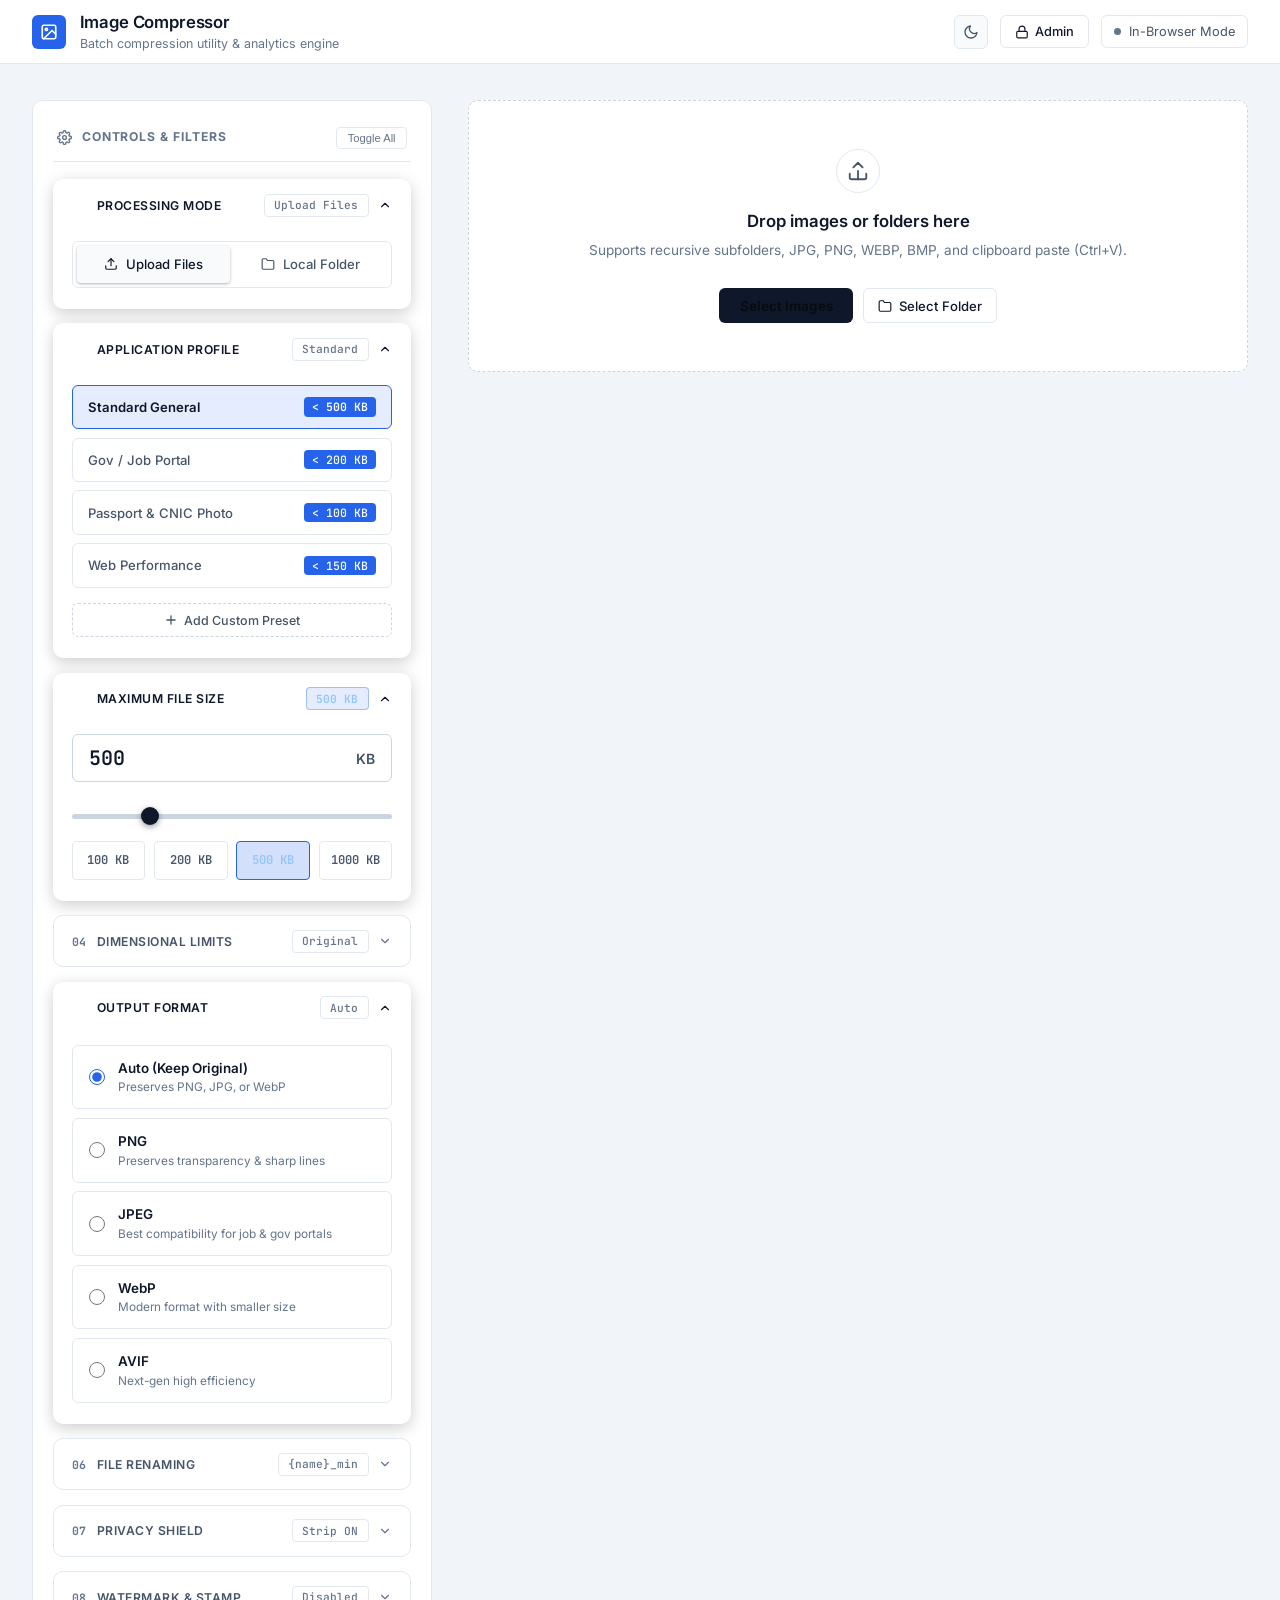
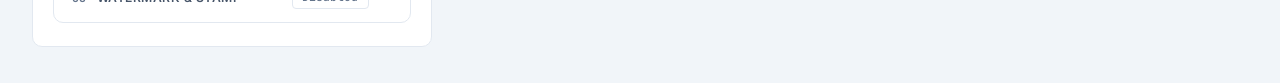
==== index.html @ fc0cd483 "feat: add PWA offline support, light/dark theme switcher, custom preset builder, PDF drag-and-drop r" ====
<!DOCTYPE html>
<html lang="en">
<head>
  <meta charset="UTF-8">
  <meta name="viewport" content="width=device-width, initial-scale=1.0">
  <title>Smart Image Compressor | Batch Compress JPG, PNG, WebP Under 500KB</title>
  <meta name="description" content="Free, open-source batch image compressor with an interactive dashboard, SQLite analytics tracking, and CLI. Compress JPG, PNG, and WebP images strictly under 500 KB or custom size limits with zero visual degradation.">
  <meta name="keywords" content="image compressor, compress image under 500kb, batch image compression, png compressor, webp compressor, reduce image size, photo shrinker, certificate compressor, python image optimizer">
  <meta name="author" content="Rabail Ali Bhatti">
  <meta property="og:title" content="Smart Image Compressor | Batch Compress JPG, PNG, WebP Under 500KB">
  <meta property="og:description" content="Offline-first image compression dashboard and CLI with SQLite analytics. Compress pictures, certificates, and scans under size limits effortlessly.">
  <meta property="og:type" content="website">
  <meta name="twitter:card" content="summary">
  <meta name="twitter:title" content="Smart Image Compressor">
  <meta name="twitter:description" content="Batch compress JPG, PNG, WebP under 500KB with interactive dashboard and activity log.">
  <link rel="preconnect" href="https://fonts.googleapis.com">
  <link rel="preconnect" href="https://fonts.gstatic.com" crossorigin>
  <link href="https://fonts.googleapis.com/css2?family=Inter:wght@400;500;600;700&family=JetBrains+Mono:wght@400;500;600&display=swap" rel="stylesheet">
  <link rel="stylesheet" href="styles.css">
  <link rel="manifest" href="manifest.json">
  <link rel="icon" type="image/svg+xml" href="icons/icon.svg">
  <meta name="theme-color" content="#2563eb">
  <meta name="apple-mobile-web-app-capable" content="yes">
  <meta name="apple-mobile-web-app-status-bar-style" content="black-translucent">
  <meta name="apple-mobile-web-app-title" content="Compressor">
  <script src="https://cdnjs.cloudflare.com/ajax/libs/jszip/3.10.1/jszip.min.js"></script>
  <script src="https://cdnjs.cloudflare.com/ajax/libs/jspdf/2.5.1/jspdf.umd.min.js"></script>
</head>
<body>

  <!-- Top App Navigation -->
  <header class="app-header">
    <div class="brand-wrapper">
      <div class="brand-badge">
        <svg width="18" height="18" viewBox="0 0 24 24" fill="none" stroke="currentColor" stroke-width="2.2" stroke-linecap="round" stroke-linejoin="round">
          <rect x="3" y="3" width="18" height="18" rx="2" ry="2"></rect>
          <circle cx="8.5" cy="8.5" r="1.5"></circle>
          <polyline points="21 15 16 10 5 21"></polyline>
        </svg>
      </div>
      <div class="brand-info">
        <h1>Image Compressor</h1>
        <p>Batch compression utility & analytics engine</p>
      </div>
    </div>

    <div style="display: flex; align-items: center; gap: 0.75rem;">
      <button type="button" class="pwa-install-btn" id="pwaInstallBtn" style="display: none;" title="Install Smart Image Compressor app">
        <svg width="14" height="14" viewBox="0 0 24 24" fill="none" stroke="currentColor" stroke-width="2.2" stroke-linecap="round" stroke-linejoin="round">
          <path d="M21 15v4a2 2 0 0 1-2 2H5a2 2 0 0 1-2-2v-4"></path>
          <polyline points="7 10 12 15 17 10"></polyline>
          <line x1="12" y1="15" x2="12" y2="3"></line>
        </svg>
        Install App
      </button>
      <button type="button" class="theme-toggle-btn" id="themeToggleBtn" title="Toggle Light / Dark theme" aria-label="Toggle Theme">
        <svg id="themeIconSun" width="16" height="16" viewBox="0 0 24 24" fill="none" stroke="currentColor" stroke-width="2" stroke-linecap="round" stroke-linejoin="round" style="display: none;">
          <circle cx="12" cy="12" r="5"></circle>
          <line x1="12" y1="1" x2="12" y2="3"></line>
          <line x1="12" y1="21" x2="12" y2="23"></line>
          <line x1="4.22" y1="4.22" x2="5.64" y2="5.64"></line>
          <line x1="18.36" y1="18.36" x2="19.78" y2="19.78"></line>
          <line x1="1" y1="12" x2="3" y2="12"></line>
          <line x1="21" y1="12" x2="23" y2="12"></line>
          <line x1="4.22" y1="19.78" x2="5.64" y2="18.36"></line>
          <line x1="18.36" y1="5.64" x2="19.78" y2="4.22"></line>
        </svg>
        <svg id="themeIconMoon" width="16" height="16" viewBox="0 0 24 24" fill="none" stroke="currentColor" stroke-width="2" stroke-linecap="round" stroke-linejoin="round">
          <path d="M21 12.79A9 9 0 1 1 11.21 3 7 7 0 0 0 21 12.79z"></path>
        </svg>
      </button>
      <a href="admin.html" class="btn-secondary" style="text-decoration: none; font-size: 0.8rem; padding: 0.4rem 0.85rem;" title="Admin Analytics & Activity Log">
        <svg width="14" height="14" viewBox="0 0 24 24" fill="none" stroke="currentColor" stroke-width="2" stroke-linecap="round" stroke-linejoin="round">
          <rect x="3" y="11" width="18" height="11" rx="2" ry="2"></rect>
          <path d="M7 11V7a5 5 0 0 1 10 0v4"></path>
        </svg>
        Admin
      </a>
      <div class="header-status" id="serverStatusPill">
        <span class="status-dot" id="statusDot"></span>
        <span id="statusText">Checking environment...</span>
      </div>
    </div>
  </header>

  <!-- VIEW 1: COMPRESSOR WORKSPACE -->
  <div class="main-layout" id="compressorWorkspace">

    <!-- Left Configuration Sidebar -->
    <aside class="config-sidebar">
      <!-- Sidebar Top Utility Bar -->
      <div class="sidebar-top-bar">
        <div class="sidebar-main-title">
          <svg width="15" height="15" viewBox="0 0 24 24" fill="none" stroke="currentColor" stroke-width="2.2" stroke-linecap="round" stroke-linejoin="round">
            <circle cx="12" cy="12" r="3"></circle>
            <path d="M19.4 15a1.65 1.65 0 0 0 .33 1.82l.06.06a2 2 0 0 1 0 2.83 2 2 0 0 1-2.83 0l-.06-.06a1.65 1.65 0 0 0-1.82-.33 1.65 1.65 0 0 0-1 1.51V21a2 2 0 0 1-2 2 2 2 0 0 1-2-2v-.09A1.65 1.65 0 0 0 9 19.4a1.65 1.65 0 0 0-1.82.33l-.06.06a2 2 0 0 1-2.83 0 2 2 0 0 1 0-2.83l.06-.06a1.65 1.65 0 0 0 .33-1.82 1.65 1.65 0 0 0-1.51-1H3a2 2 0 0 1-2-2 2 2 0 0 1 2-2h.09A1.65 1.65 0 0 0 4.6 9a1.65 1.65 0 0 0-.33-1.82l-.06-.06a2 2 0 0 1 0-2.83 2 2 0 0 1 2.83 0l.06.06a1.65 1.65 0 0 0 1.82.33H9a1.65 1.65 0 0 0 1-1.51V3a2 2 0 0 1 2-2 2 2 0 0 1 2 2v.09a1.65 1.65 0 0 0 1 1.51 1.65 1.65 0 0 0 1.82-.33l.06-.06a2 2 0 0 1 2.83 0 2 2 0 0 1 0 2.83l-.06.06a1.65 1.65 0 0 0-.33 1.82V9a1.65 1.65 0 0 0 1.51 1H21a2 2 0 0 1 2 2 2 2 0 0 1-2 2h-.09a1.65 1.65 0 0 0-1.51 1z"></path>
          </svg>
          <span>Controls & Filters</span>
        </div>
        <button type="button" class="btn-sidebar-toggle" id="toggleAllAccordionBtn">Toggle All</button>
      </div>

      <!-- 01. Processing Mode Accordion -->
      <div class="sidebar-accordion is-open" id="accMode">
        <button type="button" class="accordion-header" aria-expanded="true">
          <div class="accordion-title-wrap">
            <span class="accordion-num">01</span>
            <span class="accordion-title">Processing Mode</span>
          </div>
          <div class="accordion-meta">
            <span class="accordion-pill" id="pillMode">Upload Files</span>
            <svg class="accordion-chevron" width="14" height="14" viewBox="0 0 24 24" fill="none" stroke="currentColor" stroke-width="2" stroke-linecap="round" stroke-linejoin="round">
              <polyline points="6 9 12 15 18 9"></polyline>
            </svg>
          </div>
        </button>
        <div class="accordion-body">
          <div class="segmented-control">
            <button type="button" class="segment-btn active" id="modeUploadBtn">
              <svg width="14" height="14" viewBox="0 0 24 24" fill="none" stroke="currentColor" stroke-width="2" stroke-linecap="round" stroke-linejoin="round">
                <path d="M21 15v4a2 2 0 0 1-2 2H5a2 2 0 0 1-2-2v-4"></path>
                <polyline points="17 8 12 3 7 8"></polyline>
                <line x1="12" y1="3" x2="12" y2="15"></line>
              </svg>
              Upload Files
            </button>
            <button type="button" class="segment-btn" id="modeFolderBtn">
              <svg width="14" height="14" viewBox="0 0 24 24" fill="none" stroke="currentColor" stroke-width="2" stroke-linecap="round" stroke-linejoin="round">
                <path d="M22 19a2 2 0 0 1-2 2H4a2 2 0 0 1-2-2V5a2 2 0 0 1 2-2h5l2 3h9a2 2 0 0 1 2 2z"></path>
              </svg>
              Local Folder
            </button>
          </div>
        </div>
      </div>

      <!-- 02. Preset Application Profiles Accordion -->
      <div class="sidebar-accordion is-open" id="accProfile">
        <button type="button" class="accordion-header" aria-expanded="true">
          <div class="accordion-title-wrap">
            <span class="accordion-num">02</span>
            <span class="accordion-title">Application Profile</span>
          </div>
          <div class="accordion-meta">
            <span class="accordion-pill" id="pillProfile">Standard</span>
            <svg class="accordion-chevron" width="14" height="14" viewBox="0 0 24 24" fill="none" stroke="currentColor" stroke-width="2" stroke-linecap="round" stroke-linejoin="round">
              <polyline points="6 9 12 15 18 9"></polyline>
            </svg>
          </div>
        </button>
        <div class="accordion-body">
          <div class="profile-tiles">
            <button type="button" class="profile-btn active" data-profile="standard" data-size="500" data-format="auto">
              <span>Standard General</span>
              <span class="profile-tag">&lt; 500 KB</span>
            </button>
            <button type="button" class="profile-btn" data-profile="gov" data-size="200" data-format="jpeg">
              <span>Gov / Job Portal</span>
              <span class="profile-tag">&lt; 200 KB</span>
            </button>
            <button type="button" class="profile-btn" data-profile="passport" data-size="100" data-format="jpeg">
              <span>Passport & CNIC Photo</span>
              <span class="profile-tag">&lt; 100 KB</span>
            </button>
            <button type="button" class="profile-btn" data-profile="web" data-size="150" data-format="webp">
              <span>Web Performance</span>
              <span class="profile-tag">&lt; 150 KB</span>
            </button>
          </div>
          <div id="customProfilesList" style="display: flex; flex-direction: column; gap: 0.55rem; margin-top: 0.55rem;"></div>
          <button type="button" class="btn-add-profile" id="openAddProfileBtn">
            <svg width="14" height="14" viewBox="0 0 24 24" fill="none" stroke="currentColor" stroke-width="2.2" stroke-linecap="round" stroke-linejoin="round">
              <line x1="12" y1="5" x2="12" y2="19"></line>
              <line x1="5" y1="12" x2="19" y2="12"></line>
            </svg>
            Add Custom Preset
          </button>
        </div>
      </div>

      <!-- 03. Target Size Configuration Accordion (Always Open by Default) -->
      <div class="sidebar-accordion is-open" id="accSize">
        <button type="button" class="accordion-header" aria-expanded="true">
          <div class="accordion-title-wrap">
            <span class="accordion-num">03</span>
            <span class="accordion-title">Maximum File Size</span>
          </div>
          <div class="accordion-meta">
            <span class="accordion-pill accent" id="pillSize">500 KB</span>
            <svg class="accordion-chevron" width="14" height="14" viewBox="0 0 24 24" fill="none" stroke="currentColor" stroke-width="2" stroke-linecap="round" stroke-linejoin="round">
              <polyline points="6 9 12 15 18 9"></polyline>
            </svg>
          </div>
        </button>
        <div class="accordion-body">
          <div class="input-with-unit">
            <input type="number" id="targetSizeInput" class="num-input" value="500" min="20" max="10000" step="10">
            <span class="unit-label">KB</span>
          </div>

          <div class="range-slider-wrapper">
            <input type="range" id="targetSizeSlider" class="range-slider" min="50" max="2000" step="10" value="500">
          </div>

          <div class="preset-grid">
            <button type="button" class="preset-btn" data-size="100">100 KB</button>
            <button type="button" class="preset-btn" data-size="200">200 KB</button>
            <button type="button" class="preset-btn active" data-size="500">500 KB</button>
            <button type="button" class="preset-btn" data-size="1000">1000 KB</button>
          </div>
        </div>
      </div>

      <!-- 04. Dimension Constraints Accordion -->
      <div class="sidebar-accordion" id="accDims">
        <button type="button" class="accordion-header" aria-expanded="false">
          <div class="accordion-title-wrap">
            <span class="accordion-num">04</span>
            <span class="accordion-title">Dimensional Limits</span>
          </div>
          <div class="accordion-meta">
            <span class="accordion-pill" id="pillDims">Original</span>
            <svg class="accordion-chevron" width="14" height="14" viewBox="0 0 24 24" fill="none" stroke="currentColor" stroke-width="2" stroke-linecap="round" stroke-linejoin="round">
              <polyline points="6 9 12 15 18 9"></polyline>
            </svg>
          </div>
        </button>
        <div class="accordion-body">
          <div class="dim-grid">
            <div class="dim-box">
              <label class="dim-label" for="maxWidthInput">Max Width (px)</label>
              <input type="number" id="maxWidthInput" class="dim-input" placeholder="Original" min="100" step="50">
            </div>
            <div class="dim-box">
              <label class="dim-label" for="maxHeightInput">Max Height (px)</label>
              <input type="number" id="maxHeightInput" class="dim-input" placeholder="Original" min="100" step="50">
            </div>
          </div>
        </div>
      </div>

      <!-- 05. Output Format Accordion -->
      <div class="sidebar-accordion is-open" id="accFormat">
        <button type="button" class="accordion-header" aria-expanded="true">
          <div class="accordion-title-wrap">
            <span class="accordion-num">05</span>
            <span class="accordion-title">Output Format</span>
          </div>
          <div class="accordion-meta">
            <span class="accordion-pill" id="pillFormat">Auto</span>
            <svg class="accordion-chevron" width="14" height="14" viewBox="0 0 24 24" fill="none" stroke="currentColor" stroke-width="2" stroke-linecap="round" stroke-linejoin="round">
              <polyline points="6 9 12 15 18 9"></polyline>
            </svg>
          </div>
        </button>
        <div class="accordion-body">
          <div class="radio-tile-group">
            <label class="radio-tile">
              <input type="radio" name="formatOption" value="auto" checked>
              <div class="radio-tile-text">
                <span class="radio-tile-title">Auto (Keep Original)</span>
                <span class="radio-tile-desc">Preserves PNG, JPG, or WebP</span>
              </div>
            </label>
            <label class="radio-tile">
              <input type="radio" name="formatOption" value="png">
              <div class="radio-tile-text">
                <span class="radio-tile-title">PNG</span>
                <span class="radio-tile-desc">Preserves transparency & sharp lines</span>
              </div>
            </label>
            <label class="radio-tile">
              <input type="radio" name="formatOption" value="jpeg">
              <div class="radio-tile-text">
                <span class="radio-tile-title">JPEG</span>
                <span class="radio-tile-desc">Best compatibility for job & gov portals</span>
              </div>
            </label>
            <label class="radio-tile">
              <input type="radio" name="formatOption" value="webp">
              <div class="radio-tile-text">
                <span class="radio-tile-title">WebP</span>
                <span class="radio-tile-desc">Modern format with smaller size</span>
              </div>
            </label>
            <label class="radio-tile">
              <input type="radio" name="formatOption" value="avif">
              <div class="radio-tile-text">
                <span class="radio-tile-title">AVIF</span>
                <span class="radio-tile-desc">Next-gen high efficiency</span>
              </div>
            </label>
          </div>
        </div>
      </div>

      <!-- 06. Output File Renaming Rules Accordion -->
      <div class="sidebar-accordion" id="accNaming">
        <button type="button" class="accordion-header" aria-expanded="false">
          <div class="accordion-title-wrap">
            <span class="accordion-num">06</span>
            <span class="accordion-title">File Renaming</span>
          </div>
          <div class="accordion-meta">
            <span class="accordion-pill" id="pillNaming">{name}_min</span>
            <svg class="accordion-chevron" width="14" height="14" viewBox="0 0 24 24" fill="none" stroke="currentColor" stroke-width="2" stroke-linecap="round" stroke-linejoin="round">
              <polyline points="6 9 12 15 18 9"></polyline>
            </svg>
          </div>
        </button>
        <div class="accordion-body">
          <div style="display: flex; flex-direction: column; gap: 0.4rem;">
            <input type="text" id="namingPatternInput" class="pattern-input" value="{name}_min.{ext}" placeholder="{name}_min.{ext}">
            <div class="preset-chips-row">
              <button type="button" class="preset-chip naming-chip active" data-pattern="{name}_min.{ext}">{name}_min</button>
              <button type="button" class="preset-chip naming-chip" data-pattern="{name}-compressed.{ext}">{name}-compressed</button>
              <button type="button" class="preset-chip naming-chip" data-pattern="{index}_{name}.{ext}">{index}_{name}</button>
              <button type="button" class="preset-chip naming-chip" data-pattern="clean-kebab">clean-slug</button>
            </div>
          </div>
        </div>
      </div>

      <!-- 07. Privacy Shield Accordion -->
      <div class="sidebar-accordion" id="accPrivacy">
        <button type="button" class="accordion-header" aria-expanded="false">
          <div class="accordion-title-wrap">
            <span class="accordion-num">07</span>
            <span class="accordion-title">Privacy Shield</span>
          </div>
          <div class="accordion-meta">
            <span class="accordion-pill" id="pillPrivacy">Strip ON</span>
            <svg class="accordion-chevron" width="14" height="14" viewBox="0 0 24 24" fill="none" stroke="currentColor" stroke-width="2" stroke-linecap="round" stroke-linejoin="round">
              <polyline points="6 9 12 15 18 9"></polyline>
            </svg>
          </div>
        </button>
        <div class="accordion-body">
          <label class="toggle-pill active" id="stripExifPill" for="stripExifToggle">
            <div style="display: flex; flex-direction: column; gap: 0.15rem;">
              <span style="font-size: 0.82rem; font-weight: 600; color: var(--text-main);">Strip EXIF & Geolocation</span>
              <span style="font-size: 0.72rem; color: var(--text-faint);">Wipes GPS tags, camera serials & metadata</span>
            </div>
            <input type="checkbox" id="stripExifToggle" checked>
          </label>
        </div>
      </div>

      <!-- 08. Watermark & Stamp Accordion -->
      <div class="sidebar-accordion" id="accWatermark">
        <button type="button" class="accordion-header" aria-expanded="false">
          <div class="accordion-title-wrap">
            <span class="accordion-num">08</span>
            <span class="accordion-title">Watermark & Stamp</span>
          </div>
          <div class="accordion-meta">
            <span class="accordion-pill" id="pillWatermark">Disabled</span>
            <svg class="accordion-chevron" width="14" height="14" viewBox="0 0 24 24" fill="none" stroke="currentColor" stroke-width="2" stroke-linecap="round" stroke-linejoin="round">
              <polyline points="6 9 12 15 18 9"></polyline>
            </svg>
          </div>
        </button>
        <div class="accordion-body">
          <div style="display: flex; flex-direction: column; gap: 0.75rem;">
            <label class="toggle-pill" for="enableWatermarkCheck">
              <span style="font-size: 0.82rem; font-weight: 600; color: var(--text-main);">Enable Watermark Overlay</span>
              <input type="checkbox" id="enableWatermarkCheck">
            </label>
            <div id="watermarkControls" style="display: none; flex-direction: column; gap: 0.6rem;">
              <div>
                <label style="font-size: 0.72rem; color: var(--text-faint);">Watermark Text</label>
                <input type="text" id="watermarkTextInput" class="pattern-input" value="CONFIDENTIAL" placeholder="e.g. CONFIDENTIAL, VISA ONLY">
              </div>
              <div style="display: grid; grid-template-columns: 1fr 1fr; gap: 0.5rem;">
                <div>
                  <label style="font-size: 0.72rem; color: var(--text-faint);">Placement</label>
                  <select id="watermarkPositionSelect" class="pattern-input" style="padding: 0.45rem;">
                    <option value="diagonal" selected>Diagonal Tiled</option>
                    <option value="center">Center Stamp</option>
                    <option value="bottom-right">Bottom Right</option>
                    <option value="bottom-left">Bottom Left</option>
                    <option value="top-right">Top Right</option>
                  </select>
                </div>
                <div>
                  <label style="font-size: 0.72rem; color: var(--text-faint);">Opacity (<span id="wmOpacityVal">30%</span>)</label>
                  <input type="range" id="watermarkOpacitySlider" min="10" max="90" value="30" class="range-slider" style="margin-top: 0.35rem;">
                </div>
              </div>
            </div>
          </div>
        </div>
      </div>

    </aside>

    <!-- Right Work Area -->
    <main class="work-area">

      <!-- Upload View -->
      <section id="uploadView">
        <div class="dropzone" id="dropzone">
          <input type="file" id="fileInput" multiple accept="image/jpeg,image/png,image/webp,image/bmp,image/avif,image/tiff" style="display: none;">
          <input type="file" id="folderInput" webkitdirectory directory multiple style="display: none;">
          <div class="dropzone-icon">
            <svg width="22" height="22" viewBox="0 0 24 24" fill="none" stroke="currentColor" stroke-width="2" stroke-linecap="round" stroke-linejoin="round">
              <path d="M21 15v4a2 2 0 0 1-2 2H5a2 2 0 0 1-2-2v-4"></path>
              <polyline points="17 8 12 3 7 8"></polyline>
              <line x1="12" y1="12" x2="12" y2="21"></line>
            </svg>
          </div>
          <div class="dropzone-title">Drop images or folders here</div>
          <div class="dropzone-subtitle">Supports recursive subfolders, JPG, PNG, WEBP, BMP, and clipboard paste (Ctrl+V).</div>
          <div style="display: flex; gap: 0.6rem; margin-top: 0.5rem; justify-content: center; flex-wrap: wrap;">
            <button type="button" class="btn-primary" id="browseBtn">Select Images</button>
            <button type="button" class="btn-secondary" id="browseFolderBtn">
              <svg width="14" height="14" viewBox="0 0 24 24" fill="none" stroke="currentColor" stroke-width="2" stroke-linecap="round" stroke-linejoin="round">
                <path d="M22 19a2 2 0 0 1-2 2H4a2 2 0 0 1-2-2V5a2 2 0 0 1 2-2h5l2 3h9a2 2 0 0 1 2 2z"></path>
              </svg>
              Select Folder
            </button>
          </div>
        </div>
      </section>

      <!-- Local Directory View -->
      <section id="localFolderView" style="display: none;">
        <div class="local-folder-panel">
          <div class="panel-header">
            <h2>Process Local Directory</h2>
            <p>Compress files directly in your workspace directory without re-uploading through the browser.</p>
          </div>

          <div class="path-grid">
            <div class="path-box">
              <div class="path-label">Source Directory</div>
              <div class="path-value" id="inputFolderPath">./images</div>
            </div>
            <div class="path-box">
              <div class="path-label">Destination Directory</div>
              <div class="path-value" id="outputFolderPath">./compressed_images</div>
            </div>
          </div>

          <button type="button" class="btn-execute" id="runLocalBatchBtn">
            <svg width="16" height="16" viewBox="0 0 24 24" fill="none" stroke="currentColor" stroke-width="2.2" stroke-linecap="round" stroke-linejoin="round">
              <polygon points="5 3 19 12 5 21 5 3"></polygon>
            </svg>
            Run Batch Compression on Directory
          </button>
        </div>
      </section>

      <!-- Results Table & Summary -->
      <section class="results-container" id="resultsSection" style="display: none;">
        
        <!-- Two-Stage Conversion Action Banner -->
        <div class="convert-banner" id="convertBanner">
          <div class="convert-banner-left">
            <span class="pulse-dot"></span>
            <div class="convert-banner-text">
              <strong id="bannerTitle">Images Ready for Compression</strong>
              <span id="bannerSubtitle">Target size: <span class="badge-size-target" id="bannerTargetKb">500 KB</span>. Adjust size on the left, then click Convert.</span>
            </div>
          </div>
          <button type="button" class="btn-convert-execute" id="bannerConvertBtn">
            <svg width="15" height="15" viewBox="0 0 24 24" fill="none" stroke="currentColor" stroke-width="2.5" stroke-linecap="round" stroke-linejoin="round">
              <polygon points="5 3 19 12 5 21 5 3"></polygon>
            </svg>
            <span id="bannerConvertBtnText">Convert Images</span>
          </button>
        </div>

        <!-- Metrics Bar -->
        <div class="metrics-bar">
          <div class="metric-item">
            <span class="metric-title">Total Files</span>
            <span class="metric-value" id="statCount">0</span>
          </div>
          <div class="metric-item">
            <span class="metric-title">Original Size</span>
            <span class="metric-value" id="statOrigSize">0 KB</span>
          </div>
          <div class="metric-item">
            <span class="metric-title">Output Size</span>
            <span class="metric-value" id="statCompSize">0 KB</span>
          </div>
          <div class="metric-item">
            <span class="metric-title">Total Reduction</span>
            <span class="metric-value success" id="statSaved">0%</span>
          </div>
        </div>

        <!-- Table Header & Actions -->
        <div class="table-header-bar">
          <h2 id="resultsCount">Files (0)</h2>
          <div class="table-actions">
            <button type="button" class="btn-execute" id="convertAllBtn" style="padding: 0.5rem 1rem; font-size: 0.82rem;">
              <svg width="14" height="14" viewBox="0 0 24 24" fill="none" stroke="currentColor" stroke-width="2.5" stroke-linecap="round" stroke-linejoin="round">
                <polygon points="5 3 19 12 5 21 5 3"></polygon>
              </svg>
              <span id="convertAllBtnText">Convert Images</span>
            </button>
            <button type="button" class="btn-secondary" id="clearAllBtn">Clear List</button>
            <button type="button" class="btn-secondary" id="exportPdfBtn" disabled title="Package all images into a single multi-page PDF document">
              <svg width="15" height="15" viewBox="0 0 24 24" fill="none" stroke="currentColor" stroke-width="2.2" stroke-linecap="round" stroke-linejoin="round">
                <path d="M14 2H6a2 2 0 0 0-2 2v16a2 2 0 0 0 2 2h12a2 2 0 0 0 2-2V8z"></path>
                <polyline points="14 2 14 8 20 8"></polyline>
                <line x1="16" y1="13" x2="8" y2="13"></line>
                <line x1="16" y1="17" x2="8" y2="17"></line>
                <polyline points="10 9 9 9 8 9"></polyline>
              </svg>
              Export as PDF
            </button>
            <button type="button" class="btn-primary" id="downloadAllBtn" disabled>
              <svg width="15" height="15" viewBox="0 0 24 24" fill="none" stroke="currentColor" stroke-width="2.2" stroke-linecap="round" stroke-linejoin="round">
                <path d="M21 15v4a2 2 0 0 1-2 2H5a2 2 0 0 1-2-2v-4"></path>
                <polyline points="7 10 12 15 17 10"></polyline>
                <line x1="12" y1="15" x2="12" y2="3"></line>
              </svg>
              Download All (ZIP)
            </button>
          </div>
        </div>

        <!-- Structured Data Table -->
        <table class="files-table">
          <thead>
            <tr>
              <th class="drag-col" title="Drag to reorder pages for PDF export">↕</th>
              <th>File</th>
              <th>Original</th>
              <th>Target / Output</th>
              <th>Reduction</th>
              <th style="text-align: right;">Actions</th>
            </tr>
          </thead>
          <tbody id="tableBody"></tbody>
        </table>
      </section>

    </main>
  </div>

  <!-- Interactive Curtain Diff Comparison Modal -->
  <div class="modal-backdrop" id="compareModal">
    <div class="modal-card modal-card-curtain">
      <div class="modal-header">
        <div style="display: flex; align-items: center; gap: 0.75rem;">
          <h3 id="modalTitle" style="font-size: 0.95rem; font-weight: 600;">Image Comparison</h3>
          <div class="modal-view-mode">
            <button type="button" class="mode-tab active" id="modalCurtainModeBtn">Curtain Diff</button>
            <button type="button" class="mode-tab" id="modalSideModeBtn">Side by Side</button>
          </div>
        </div>
        <div style="display: flex; align-items: center; gap: 0.5rem;">
          <div class="zoom-controls">
            <button type="button" class="zoom-btn active" id="modalZoomFitBtn" title="Fit to Viewport">Fit</button>
            <button type="button" class="zoom-btn" id="modalZoom1xBtn" title="100% Zoom">1x</button>
            <button type="button" class="zoom-btn" id="modalZoom2xBtn" title="200% Zoom">2x</button>
          </div>
          <button type="button" class="btn-close" id="closeModalBtn">&times;</button>
        </div>
      </div>

      <!-- View 1: Interactive Curtain Slider View -->
      <div class="curtain-viewport-container" id="curtainViewportWrap">
        <div class="curtain-viewport" id="curtainViewport">
          <!-- Original Image (Background) -->
          <img id="curtainOrigImg" class="curtain-img" src="" alt="Original Image">

          <!-- Compressed Image (Foreground Clipped) -->
          <div class="curtain-clipped-wrap" id="curtainClippedWrap">
            <img id="curtainCompImg" class="curtain-img" src="" alt="Compressed Image">
          </div>

          <!-- Draggable Vertical Divider -->
          <div class="curtain-divider" id="curtainDivider" style="left: 50%;">
            <div class="curtain-handle" id="curtainHandle">
              <svg width="14" height="14" viewBox="0 0 24 24" fill="none" stroke="currentColor" stroke-width="2.5" stroke-linecap="round" stroke-linejoin="round">
                <polyline points="15 18 9 12 15 6"></polyline>
              </svg>
              <svg width="14" height="14" viewBox="0 0 24 24" fill="none" stroke="currentColor" stroke-width="2.5" stroke-linecap="round" stroke-linejoin="round">
                <polyline points="9 18 15 12 9 6"></polyline>
              </svg>
            </div>
          </div>

          <!-- Floating Info Badges -->
          <div class="curtain-badge curtain-badge-left">
            <span>ORIGINAL</span>
            <strong id="curtainOrigSize">0 KB</strong>
          </div>
          <div class="curtain-badge curtain-badge-right">
            <span>COMPRESSED</span>
            <strong id="curtainCompSize" style="color: var(--success-text);">0 KB (-0%)</strong>
          </div>
        </div>

        <div class="curtain-toolbar-footer">
          <div class="curtain-meta-info" id="curtainExifInfo">
            <span class="badge-tag badge-saved" id="curtainExifBadge">🛡️ EXIF & GPS Cleaned</span>
            <span id="curtainDimsInfo" style="font-size: 0.75rem; color: var(--text-faint);">1920 &times; 1080 px</span>
          </div>
          <div style="font-size: 0.75rem; color: var(--text-faint);">
            Drag divider or use <kbd style="padding: 1px 4px; border: 1px solid var(--border-base); border-radius: 3px; font-family: var(--font-mono);">&larr;</kbd> <kbd style="padding: 1px 4px; border: 1px solid var(--border-base); border-radius: 3px; font-family: var(--font-mono);">&rarr;</kbd> keys to inspect details
          </div>
        </div>
      </div>

      <!-- View 2: Classic Side by Side (Hidden by default) -->
      <div class="modal-body" id="sideBySideWrap" style="display: none;">
        <div class="preview-col">
          <div class="preview-meta">
            <span>ORIGINAL</span>
            <span id="modalOrigSize">0 KB</span>
          </div>
          <div class="preview-box">
            <img id="modalOrigImg" src="" alt="Original Image">
          </div>
        </div>
        <div class="preview-col">
          <div class="preview-meta">
            <span>COMPRESSED</span>
            <span id="modalCompSize" style="color: var(--success-text); font-weight: 600;">0 KB</span>
          </div>
          <div class="preview-box">
            <img id="modalCompImg" src="" alt="Compressed Image">
          </div>
        </div>
      </div>

    </div>
  </div>

  <!-- PDF Document Packaging Modal -->
  <div class="modal-backdrop" id="pdfModal" style="display: none;">
    <div class="modal-card" style="max-width: 480px;">
      <div class="modal-header">
        <h3>Package Images into PDF</h3>
        <button type="button" class="btn-close" id="closePdfModalBtn">&times;</button>
      </div>
      <div style="padding: 1.5rem; display: flex; flex-direction: column; gap: 1rem;">
        <p style="font-size: 0.85rem; color: var(--text-muted); line-height: 1.4;">
          Stitch all processed images into a single multi-page PDF document optimized for portal submission.
        </p>
        <div>
          <label style="font-size: 0.75rem; font-weight: 600; text-transform: uppercase; color: var(--text-faint);">Page Format</label>
          <select id="pdfPageFormatSelect" class="dimension-input" style="width: 100%; margin-top: 0.3rem;">
            <option value="a4" selected>A4 Standard (210 &times; 297 mm)</option>
            <option value="letter">US Letter (8.5 &times; 11 in)</option>
            <option value="fit">Auto-Fit to Image Dimensions</option>
          </select>
        </div>
        <div>
          <label style="font-size: 0.75rem; font-weight: 600; text-transform: uppercase; color: var(--text-faint);">Target PDF File Size</label>
          <select id="pdfTargetSizeSelect" class="dimension-input" style="width: 100%; margin-top: 0.3rem;">
            <option value="500">Strict Cap: Under 500 KB</option>
            <option value="1000">Under 1 MB</option>
            <option value="2000" selected>Under 2 MB (Visa & Job Portal Default)</option>
            <option value="5000">Under 5 MB</option>
            <option value="0">Max Quality (No Cap)</option>
          </select>
        </div>
        <div id="pdfProgressNotice" style="display: none; font-size: 0.8rem; color: var(--accent-text);">
          Compiling PDF pages, please wait...
        </div>
        <button type="button" class="btn-execute" id="generatePdfBtn" style="margin-top: 0.5rem; width: 100%;">
          Download Packaged PDF
        </button>
      </div>
    </div>
  </div>

  <!-- Custom Profile Creation Modal -->
  <div class="modal-backdrop" id="customProfileModal" style="display: none;">
    <div class="modal-card modal-card-preset">
      <div class="modal-header">
        <h3>Create Custom Profile</h3>
        <button type="button" class="btn-close" id="closeProfileModalBtn">&times;</button>
      </div>
      <form id="customProfileForm" style="padding: 1.25rem; display: flex; flex-direction: column; gap: 0.85rem;">
        <div>
          <label style="font-size: 0.75rem; font-weight: 600; text-transform: uppercase; color: var(--text-faint);">Profile Name</label>
          <input type="text" id="cpNameInput" class="pattern-input" placeholder="e.g. US Visa Photo, State Bar Exam" required style="width: 100%; margin-top: 0.3rem;">
        </div>
        <div style="display: grid; grid-template-columns: 1fr 1fr; gap: 0.75rem;">
          <div>
            <label style="font-size: 0.75rem; font-weight: 600; text-transform: uppercase; color: var(--text-faint);">Target Size (KB)</label>
            <input type="number" id="cpSizeInput" class="dimension-input" min="10" max="10000" value="250" required style="width: 100%; margin-top: 0.3rem;">
          </div>
          <div>
            <label style="font-size: 0.75rem; font-weight: 600; text-transform: uppercase; color: var(--text-faint);">Output Format</label>
            <select id="cpFormatSelect" class="dimension-input" style="width: 100%; margin-top: 0.3rem;">
              <option value="auto">Auto (Keep Original)</option>
              <option value="jpeg">JPEG (.jpg)</option>
              <option value="png">PNG (.png)</option>
              <option value="webp">WebP (.webp)</option>
            </select>
          </div>
        </div>
        <div style="display: grid; grid-template-columns: 1fr 1fr; gap: 0.75rem;">
          <div>
            <label style="font-size: 0.75rem; font-weight: 600; text-transform: uppercase; color: var(--text-faint);">Max Width (px)</label>
            <input type="number" id="cpWidthInput" class="dimension-input" placeholder="Optional" style="width: 100%; margin-top: 0.3rem;">
          </div>
          <div>
            <label style="font-size: 0.75rem; font-weight: 600; text-transform: uppercase; color: var(--text-faint);">Max Height (px)</label>
            <input type="number" id="cpHeightInput" class="dimension-input" placeholder="Optional" style="width: 100%; margin-top: 0.3rem;">
          </div>
        </div>
        <div style="display: flex; justify-content: flex-end; gap: 0.5rem; margin-top: 0.5rem;">
          <button type="button" class="btn-secondary" id="cancelProfileModalBtn">Cancel</button>
          <button type="submit" class="btn-primary">Save Preset</button>
        </div>
      </form>
    </div>
  </div>

  <!-- Toast Shelf -->
  <div class="toast-shelf" id="toastShelf"></div>

  <script src="app.js"></script>
</body>
</html>
---- styles.css ----
/* ==========================================================================
   Image Compressor - Professional Utility Design System
   Philosophy: Clean, structured, high-contrast, zero-gradient distraction.
   ========================================================================== */

:root {
  /* Neutral Color Palette (Zinc / Slate) */
  --bg-app: #090a0f;
  --bg-surface: #12151e;
  --bg-surface-raised: #181d2a;
  --bg-input: #0e111a;
  --bg-hover: #1f2536;

  /* Borders & Dividers */
  --border-dim: #212838;
  --border-base: #2d374b;
  --border-focus: #3b82f6;

  /* Text & Contrast */
  --text-main: #f8fafc;
  --text-muted: #94a3b8;
  --text-faint: #64748b;

  /* Semantic Accents */
  --accent-primary: #2563eb;
  --accent-primary-hover: #1d4ed8;
  --accent-text: #ffffff;
  
  --success-text: #22c55e;
  --success-bg: rgba(34, 197, 94, 0.12);
  --success-border: rgba(34, 197, 94, 0.25);

  --warning-text: #f59e0b;
  --danger-text: #ef4444;
  --danger-bg: rgba(239, 68, 68, 0.12);

  /* Typography & Layout */
  --font-sans: 'Inter', -apple-system, BlinkMacSystemFont, 'Segoe UI', Roboto, sans-serif;
  --font-mono: 'JetBrains Mono', 'SF Mono', Consolas, monospace;

  --radius-xs: 4px;
  --radius-sm: 6px;
  --radius-md: 10px;
  --radius-lg: 14px;
}

[data-theme="light"] {
  /* Clean, Crisp Slate Light Theme */
  --bg-app: #f1f5f9;
  --bg-surface: #ffffff;
  --bg-surface-raised: #f8fafc;
  --bg-input: #ffffff;
  --bg-hover: #e2e8f0;

  --border-dim: #e2e8f0;
  --border-base: #cbd5e1;
  --border-focus: #2563eb;

  --text-main: #0f172a;
  --text-muted: #475569;
  --text-faint: #64748b;

  --accent-primary: #2563eb;
  --accent-primary-hover: #1d4ed8;
  --accent-text: #ffffff;
  
  --success-text: #16a34a;
  --success-bg: rgba(22, 163, 74, 0.12);
  --success-border: rgba(22, 163, 74, 0.25);

  --warning-text: #d97706;
  --danger-text: #dc2626;
  --danger-bg: rgba(220, 38, 38, 0.12);
}

/* Reset */
*, *::before, *::after {
  box-sizing: border-box;
  margin: 0;
  padding: 0;
}

body {
  font-family: var(--font-sans);
  background-color: var(--bg-app);
  color: var(--text-main);
  line-height: 1.5;
  -webkit-font-smoothing: antialiased;
  -moz-osx-font-smoothing: grayscale;
  min-height: 100vh;
}

/* App Header */
.app-header {
  height: 64px;
  border-bottom: 1px solid var(--border-dim);
  background-color: var(--bg-surface);
  display: flex;
  align-items: center;
  justify-content: space-between;
  padding: 0 2rem;
  position: sticky;
  top: 0;
  z-index: 100;
}

.brand-wrapper {
  display: flex;
  align-items: center;
  gap: 0.85rem;
}

.brand-badge {
  width: 34px;
  height: 34px;
  background-color: var(--accent-primary);
  border-radius: var(--radius-sm);
  display: flex;
  align-items: center;
  justify-content: center;
  color: #ffffff;
}

.brand-info h1 {
  font-size: 1.05rem;
  font-weight: 600;
  letter-spacing: -0.01em;
  color: var(--text-main);
}

.brand-info p {
  font-size: 0.78rem;
  color: var(--text-faint);
}

/* Top App Navigation Tabs */
.header-nav {
  display: flex;
  background-color: var(--bg-input);
  border: 1px solid var(--border-dim);
  padding: 3px;
  border-radius: var(--radius-sm);
}

.nav-tab-btn {
  background: transparent;
  border: none;
  color: var(--text-muted);
  font-family: inherit;
  font-size: 0.84rem;
  font-weight: 500;
  padding: 0.45rem 1rem;
  border-radius: var(--radius-xs);
  cursor: pointer;
  transition: all 0.15s ease;
  display: flex;
  align-items: center;
  gap: 0.45rem;
}

.nav-tab-btn.active {
  background-color: var(--bg-surface-raised);
  color: var(--text-main);
  box-shadow: 0 1px 3px rgba(0, 0, 0, 0.3);
}

.nav-tab-btn:hover:not(.active) {
  color: var(--text-main);
}

.header-status {
  display: flex;
  align-items: center;
  gap: 0.5rem;
  font-size: 0.8rem;
  color: var(--text-muted);
  background-color: var(--bg-input);
  border: 1px solid var(--border-dim);
  padding: 0.35rem 0.75rem;
  border-radius: var(--radius-sm);
}

.status-dot {
  width: 7px;
  height: 7px;
  border-radius: 50%;
  background-color: var(--success-text);
}

/* Main Layout Grid */
.main-layout {
  max-width: 1480px;
  margin: 0 auto;
  padding: 2.25rem 2rem;
  display: grid;
  grid-template-columns: 400px 1fr;
  gap: 2.25rem;
  align-items: start;
}

@media (max-width: 1120px) {
  .main-layout {
    grid-template-columns: 1fr;
    gap: 1.75rem;
    padding: 1.25rem;
  }
}

/* Analytics View Container (Full width inside main layout or standalone) */
.analytics-view-container {
  max-width: 1400px;
  margin: 0 auto;
  padding: 2rem;
  display: flex;
  flex-direction: column;
  gap: 1.8rem;
}

/* Sidebar / Settings Panel */
.config-sidebar {
  background-color: var(--bg-surface);
  border: 1px solid var(--border-dim);
  border-radius: var(--radius-md);
  padding: 1.4rem 1.25rem;
  display: flex;
  flex-direction: column;
  gap: 0.9rem;
  position: sticky;
  top: 88px;
}

.section-label {
  font-size: 0.72rem;
  font-weight: 700;
  letter-spacing: 0.08em;
  text-transform: uppercase;
  color: var(--text-faint);
  margin-bottom: 0.75rem;
}

/* Preset Profiles */
.profile-tiles {
  display: grid;
  grid-template-columns: 1fr;
  gap: 0.55rem;
  margin-top: 0.25rem;
}

.profile-btn {
  background-color: var(--bg-input);
  border: 1px solid var(--border-dim);
  border-radius: var(--radius-sm);
  padding: 0.7rem 0.95rem;
  color: var(--text-muted);
  font-family: inherit;
  font-size: 0.82rem;
  font-weight: 500;
  text-align: left;
  cursor: pointer;
  transition: all 0.12s ease;
  display: flex;
  justify-content: space-between;
  align-items: center;
}

.profile-btn:hover {
  border-color: var(--border-base);
  color: var(--text-main);
  background-color: rgba(255, 255, 255, 0.03);
}

.profile-btn.active {
  background-color: rgba(37, 99, 235, 0.12);
  border-color: var(--accent-primary);
  color: var(--text-main);
  font-weight: 600;
}

.profile-tag {
  font-family: var(--font-mono);
  font-size: 0.72rem;
  color: var(--accent-text);
  background-color: var(--accent-primary);
  padding: 0.15rem 0.5rem;
  border-radius: var(--radius-xs);
}

/* Segmented Control (Tabs) */
.segmented-control {
  display: flex;
  background-color: var(--bg-input);
  border: 1px solid var(--border-dim);
  padding: 4px;
  border-radius: var(--radius-sm);
  gap: 4px;
  margin-top: 0.25rem;
}

.segment-btn {
  flex: 1;
  background: transparent;
  border: none;
  color: var(--text-muted);
  font-family: inherit;
  font-size: 0.82rem;
  font-weight: 500;
  padding: 0.65rem 0.75rem;
  border-radius: var(--radius-xs);
  cursor: pointer;
  transition: all 0.15s ease;
  display: flex;
  align-items: center;
  justify-content: center;
  gap: 0.5rem;
}

.segment-btn.active {
  background-color: var(--bg-surface-raised);
  color: var(--text-main);
  box-shadow: 0 1px 3px rgba(0, 0, 0, 0.3);
}

.segment-btn:hover:not(.active) {
  color: var(--text-main);
}

/* Target Size Control */
.input-with-unit {
  display: flex;
  align-items: center;
  background-color: var(--bg-input);
  border: 1px solid var(--border-base);
  border-radius: var(--radius-sm);
  padding: 0 1rem;
  height: 48px;
  margin-top: 0.25rem;
  transition: border-color 0.15s ease, box-shadow 0.15s ease;
}

.input-with-unit:focus-within {
  border-color: var(--accent-primary);
  box-shadow: 0 0 0 2px rgba(37, 99, 235, 0.2);
}

.num-input {
  background: transparent;
  border: none;
  color: var(--text-main);
  font-family: var(--font-mono);
  font-size: 1.25rem;
  font-weight: 600;
  padding: 0.6rem 0;
  width: 100%;
  outline: none;
}

.unit-label {
  font-size: 0.88rem;
  font-weight: 600;
  color: var(--text-muted);
}

.range-slider-wrapper {
  margin: 1.15rem 0 1rem;
}

.range-slider {
  -webkit-appearance: none;
  appearance: none;
  width: 100%;
  height: 5px;
  background: var(--border-base);
  border-radius: 3px;
  outline: none;
}

.range-slider::-webkit-slider-thumb {
  -webkit-appearance: none;
  appearance: none;
  width: 18px;
  height: 18px;
  border-radius: 50%;
  background: var(--text-main);
  box-shadow: 0 2px 6px rgba(0, 0, 0, 0.4);
  cursor: pointer;
  transition: transform 0.1s ease;
}

.range-slider::-webkit-slider-thumb:hover {
  transform: scale(1.15);
}

/* Preset Buttons Grid */
.preset-grid {
  display: grid;
  grid-template-columns: repeat(4, 1fr);
  gap: 0.55rem;
  margin-top: 0.35rem;
}

.preset-btn {
  background-color: var(--bg-input);
  border: 1px solid var(--border-dim);
  border-radius: var(--radius-xs);
  padding: 0.65rem 0.45rem;
  color: var(--text-muted);
  font-family: var(--font-mono);
  font-size: 0.76rem;
  font-weight: 600;
  cursor: pointer;
  text-align: center;
  transition: all 0.15s ease;
}

.preset-btn:hover {
  border-color: var(--border-base);
  color: var(--text-main);
  background-color: rgba(255, 255, 255, 0.04);
}

.preset-btn.active {
  background-color: rgba(37, 99, 235, 0.2);
  border-color: var(--accent-primary);
  color: #93c5fd;
  font-weight: 600;
}

/* Dimension Constraints Inputs */
.dim-grid {
  display: grid;
  grid-template-columns: 1fr 1fr;
  gap: 0.75rem;
  width: 100%;
  margin-top: 0.35rem;
}

.dim-box {
  display: flex;
  flex-direction: column;
  gap: 0.45rem;
  min-width: 0; /* Prevents grid column blowout from intrinsic input width */
}

.dim-label {
  font-size: 0.74rem;
  color: var(--text-faint);
  font-weight: 500;
  white-space: nowrap;
  overflow: hidden;
  text-overflow: ellipsis;
}

.dim-input {
  width: 100%;
  min-width: 0;
  box-sizing: border-box;
  background-color: var(--bg-input);
  border: 1px solid var(--border-dim);
  color: var(--text-main);
  font-family: var(--font-mono);
  font-size: 0.84rem;
  padding: 0.65rem 0.85rem;
  border-radius: var(--radius-sm);
  outline: none;
  transition: border-color 0.15s ease, box-shadow 0.15s ease;
}

.dim-input::placeholder {
  color: var(--text-faint);
  opacity: 0.7;
}

.dim-input:focus {
  border-color: var(--accent-primary);
  box-shadow: 0 0 0 2px rgba(37, 99, 235, 0.2);
}

/* Remove number input spinner steppers for clean minimalist appearance */
.dim-input::-webkit-outer-spin-button,
.dim-input::-webkit-inner-spin-button,
.num-input::-webkit-outer-spin-button,
.num-input::-webkit-inner-spin-button {
  -webkit-appearance: none;
  margin: 0;
}

.dim-input[type="number"],
.num-input[type="number"] {
  -moz-appearance: textfield;
}

/* Radio Group */
.radio-tile-group {
  display: flex;
  flex-direction: column;
  gap: 0.55rem;
  margin-top: 0.35rem;
}

.radio-tile {
  display: flex;
  align-items: center;
  gap: 0.85rem;
  background-color: var(--bg-input);
  border: 1px solid var(--border-dim);
  border-radius: var(--radius-sm);
  padding: 0.75rem 1rem;
  cursor: pointer;
  transition: all 0.15s ease;
}

.radio-tile:hover {
  border-color: var(--border-base);
  background-color: rgba(255, 255, 255, 0.03);
}

.radio-tile input[type="radio"] {
  accent-color: var(--accent-primary);
  width: 16px;
  height: 16px;
}

.radio-tile-text {
  display: flex;
  flex-direction: column;
  gap: 0.15rem;
}

.radio-tile-title {
  font-size: 0.84rem;
  font-weight: 600;
  color: var(--text-main);
}

.radio-tile-desc {
  font-size: 0.74rem;
  color: var(--text-faint);
  line-height: 1.35;
}

/* Work Area (Right Column) */
.work-area {
  display: flex;
  flex-direction: column;
  gap: 1.5rem;
}

/* Dropzone */
.dropzone {
  background-color: var(--bg-surface);
  border: 1.5px dashed var(--border-base);
  border-radius: var(--radius-md);
  padding: 3rem 2rem;
  display: flex;
  flex-direction: column;
  align-items: center;
  justify-content: center;
  text-align: center;
  cursor: pointer;
  transition: all 0.15s ease;
}

.dropzone:hover, .dropzone.dragover {
  border-color: var(--accent-primary);
  background-color: var(--bg-surface-raised);
}

.dropzone-icon {
  width: 44px;
  height: 44px;
  border-radius: 50%;
  background-color: var(--bg-input);
  border: 1px solid var(--border-dim);
  display: flex;
  align-items: center;
  justify-content: center;
  color: var(--text-muted);
  margin-bottom: 1rem;
}

.dropzone-title {
  font-size: 1.05rem;
  font-weight: 600;
  color: var(--text-main);
  margin-bottom: 0.35rem;
}

.dropzone-subtitle {
  font-size: 0.85rem;
  color: var(--text-faint);
  margin-bottom: 1.25rem;
}

.btn-primary {
  background-color: var(--text-main);
  color: #090a0f;
  border: none;
  font-family: inherit;
  font-size: 0.85rem;
  font-weight: 600;
  padding: 0.6rem 1.3rem;
  border-radius: var(--radius-sm);
  cursor: pointer;
  display: inline-flex;
  align-items: center;
  gap: 0.5rem;
  transition: background-color 0.12s ease;
}

.btn-primary:hover {
  background-color: #e2e8f0;
}

.btn-secondary {
  background-color: var(--bg-input);
  color: var(--text-main);
  border: 1px solid var(--border-dim);
  font-family: inherit;
  font-size: 0.82rem;
  font-weight: 500;
  padding: 0.5rem 0.9rem;
  border-radius: var(--radius-sm);
  cursor: pointer;
  display: inline-flex;
  align-items: center;
  gap: 0.4rem;
  transition: all 0.12s ease;
}

.btn-secondary:hover {
  background-color: var(--bg-hover);
  border-color: var(--border-base);
}

.btn-danger {
  background-color: var(--danger-bg);
  color: var(--danger-text);
  border: 1px solid rgba(239, 68, 68, 0.3);
  font-family: inherit;
  font-size: 0.82rem;
  font-weight: 500;
  padding: 0.5rem 0.9rem;
  border-radius: var(--radius-sm);
  cursor: pointer;
  display: inline-flex;
  align-items: center;
  gap: 0.4rem;
  transition: all 0.12s ease;
}

.btn-danger:hover {
  background-color: rgba(239, 68, 68, 0.2);
}

/* Local Directory Card */
.local-folder-panel {
  background-color: var(--bg-surface);
  border: 1px solid var(--border-dim);
  border-radius: var(--radius-md);
  padding: 1.5rem;
  display: flex;
  flex-direction: column;
  gap: 1.25rem;
}

.panel-header h2 {
  font-size: 1rem;
  font-weight: 600;
  color: var(--text-main);
}

.panel-header p {
  font-size: 0.82rem;
  color: var(--text-faint);
  margin-top: 0.2rem;
}

.path-grid {
  display: grid;
  grid-template-columns: 1fr 1fr;
  gap: 1rem;
}

.path-box {
  background-color: var(--bg-input);
  border: 1px solid var(--border-dim);
  border-radius: var(--radius-sm);
  padding: 0.75rem 1rem;
}

.path-label {
  font-size: 0.7rem;
  font-weight: 600;
  letter-spacing: 0.06em;
  text-transform: uppercase;
  color: var(--text-faint);
}

.path-value {
  font-family: var(--font-mono);
  font-size: 0.82rem;
  color: var(--text-main);
  margin-top: 0.25rem;
  word-break: break-all;
}

.btn-execute {
  background-color: var(--accent-primary);
  color: #ffffff;
  border: none;
  font-family: inherit;
  font-size: 0.88rem;
  font-weight: 600;
  padding: 0.75rem 1.25rem;
  border-radius: var(--radius-sm);
  cursor: pointer;
  display: flex;
  align-items: center;
  justify-content: center;
  gap: 0.5rem;
  transition: background-color 0.15s ease;
}

.btn-execute:hover {
  background-color: var(--accent-primary-hover);
}

.btn-execute:disabled {
  opacity: 0.6;
  cursor: not-allowed;
}

/* Results / Queue Section */
.results-container {
  display: flex;
  flex-direction: column;
  gap: 1rem;
}

/* Metrics Overview Bar */
.metrics-bar {
  background-color: var(--bg-surface);
  border: 1px solid var(--border-dim);
  border-radius: var(--radius-md);
  padding: 1rem 1.5rem;
  display: grid;
  grid-template-columns: repeat(4, 1fr);
  gap: 1rem;
}

.metric-item {
  display: flex;
  flex-direction: column;
}

.metric-title {
  font-size: 0.72rem;
  font-weight: 600;
  letter-spacing: 0.05em;
  text-transform: uppercase;
  color: var(--text-faint);
}

.metric-value {
  font-family: var(--font-mono);
  font-size: 1.15rem;
  font-weight: 700;
  color: var(--text-main);
  margin-top: 0.15rem;
}

.metric-value.success {
  color: var(--success-text);
}

/* Table / List View */
.table-header-bar {
  display: flex;
  justify-content: space-between;
  align-items: center;
}

.table-header-bar h2 {
  font-size: 0.95rem;
  font-weight: 600;
  color: var(--text-main);
}

.table-actions {
  display: flex;
  gap: 0.5rem;
}

.files-table {
  width: 100%;
  border-collapse: collapse;
  background-color: var(--bg-surface);
  border: 1px solid var(--border-dim);
  border-radius: var(--radius-md);
  overflow: hidden;
}

.files-table th {
  background-color: var(--bg-surface-raised);
  font-size: 0.74rem;
  font-weight: 600;
  text-transform: uppercase;
  letter-spacing: 0.05em;
  color: var(--text-faint);
  text-align: left;
  padding: 0.75rem 1rem;
  border-bottom: 1px solid var(--border-dim);
}

.files-table td {
  padding: 0.75rem 1rem;
  border-bottom: 1px solid var(--border-dim);
  font-size: 0.85rem;
  vertical-align: middle;
}

.files-table tr:last-child td {
  border-bottom: none;
}

.files-table tr:hover td {
  background-color: rgba(255, 255, 255, 0.02);
}

.cell-file {
  display: flex;
  align-items: center;
  gap: 0.75rem;
  max-width: 320px;
}

.table-thumb {
  width: 36px;
  height: 36px;
  border-radius: var(--radius-xs);
  object-fit: cover;
  background-color: var(--bg-input);
  border: 1px solid var(--border-dim);
  cursor: pointer;
  flex-shrink: 0;
}

.file-name-wrapper {
  overflow: hidden;
  text-overflow: ellipsis;
  white-space: nowrap;
}

.file-name {
  font-weight: 500;
  color: var(--text-main);
}

.badge-tag {
  display: inline-block;
  font-family: var(--font-mono);
  font-size: 0.75rem;
  font-weight: 600;
  padding: 0.2rem 0.5rem;
  border-radius: var(--radius-xs);
}

.badge-saved {
  background-color: var(--success-bg);
  color: var(--success-text);
  border: 1px solid var(--success-border);
}

.badge-neutral {
  background-color: var(--bg-input);
  color: var(--text-muted);
  border: 1px solid var(--border-dim);
}

.badge-error {
  background-color: var(--danger-bg);
  color: var(--danger-text);
  border: 1px solid rgba(239, 68, 68, 0.3);
}

.mono-num {
  font-family: var(--font-mono);
}

.row-actions {
  display: flex;
  gap: 0.4rem;
}

.btn-table-icon {
  background-color: var(--bg-input);
  border: 1px solid var(--border-dim);
  color: var(--text-muted);
  width: 30px;
  height: 30px;
  border-radius: var(--radius-xs);
  display: flex;
  align-items: center;
  justify-content: center;
  cursor: pointer;
  transition: all 0.1s ease;
}

.btn-table-icon:hover {
  background-color: var(--bg-hover);
  color: var(--text-main);
  border-color: var(--border-base);
}

/* ==========================================================================
   Analytics Dashboard Styles
   ========================================================================== */

.analytics-header {
  display: flex;
  justify-content: space-between;
  align-items: center;
  flex-wrap: wrap;
  gap: 1rem;
}

.analytics-title h2 {
  font-size: 1.25rem;
  font-weight: 600;
  color: var(--text-main);
}

.analytics-title p {
  font-size: 0.82rem;
  color: var(--text-faint);
}

/* Analytics KPI Cards */
.kpi-grid {
  display: grid;
  grid-template-columns: repeat(4, 1fr);
  gap: 1rem;
}

.kpi-card {
  background-color: var(--bg-surface);
  border: 1px solid var(--border-dim);
  border-radius: var(--radius-md);
  padding: 1.25rem;
  display: flex;
  flex-direction: column;
  gap: 0.4rem;
}

.kpi-label {
  font-size: 0.72rem;
  font-weight: 700;
  letter-spacing: 0.06em;
  text-transform: uppercase;
  color: var(--text-faint);
}

.kpi-num {
  font-family: var(--font-mono);
  font-size: 1.5rem;
  font-weight: 700;
  color: var(--text-main);
}

.kpi-subtext {
  font-size: 0.75rem;
  color: var(--text-muted);
}

/* Format Distribution Bar */
.format-bar-card {
  background-color: var(--bg-surface);
  border: 1px solid var(--border-dim);
  border-radius: var(--radius-md);
  padding: 1.25rem;
  display: flex;
  flex-direction: column;
  gap: 0.75rem;
}

.format-bar-header {
  display: flex;
  justify-content: space-between;
  font-size: 0.82rem;
  color: var(--text-muted);
}

.format-bar-visual {
  height: 10px;
  background-color: var(--bg-input);
  border-radius: var(--radius-xs);
  display: flex;
  overflow: hidden;
}

.format-bar-segment {
  height: 100%;
  transition: width 0.3s ease;
}

.format-bar-legend {
  display: flex;
  gap: 1.2rem;
  flex-wrap: wrap;
  font-size: 0.78rem;
  color: var(--text-muted);
}

.legend-item {
  display: flex;
  align-items: center;
  gap: 0.4rem;
}

.legend-color {
  width: 9px;
  height: 9px;
  border-radius: 2px;
}

/* Filter Toolbar */
.toolbar-bar {
  background-color: var(--bg-surface);
  border: 1px solid var(--border-dim);
  border-radius: var(--radius-md);
  padding: 0.75rem 1rem;
  display: flex;
  justify-content: space-between;
  align-items: center;
  flex-wrap: wrap;
  gap: 0.75rem;
}

.toolbar-left {
  display: flex;
  align-items: center;
  gap: 0.6rem;
  flex: 1;
  max-width: 650px;
}

.search-input-box {
  display: flex;
  align-items: center;
  gap: 0.5rem;
  background-color: var(--bg-input);
  border: 1px solid var(--border-dim);
  border-radius: var(--radius-sm);
  padding: 0.4rem 0.75rem;
  flex: 1;
}

.search-input-box input {
  background: transparent;
  border: none;
  color: var(--text-main);
  font-family: inherit;
  font-size: 0.82rem;
  outline: none;
  width: 100%;
}

.select-filter {
  background-color: var(--bg-input);
  border: 1px solid var(--border-dim);
  color: var(--text-main);
  font-family: inherit;
  font-size: 0.82rem;
  padding: 0.45rem 0.75rem;
  border-radius: var(--radius-sm);
  outline: none;
  cursor: pointer;
}

.toolbar-right {
  display: flex;
  align-items: center;
  gap: 0.5rem;
}

/* Empty State */
.empty-history-box {
  background-color: var(--bg-surface);
  border: 1px solid var(--border-dim);
  border-radius: var(--radius-md);
  padding: 4rem 2rem;
  text-align: center;
  display: flex;
  flex-direction: column;
  align-items: center;
  justify-content: center;
  gap: 0.75rem;
  color: var(--text-muted);
}

.empty-history-box svg {
  color: var(--text-faint);
  width: 40px;
  height: 40px;
}

/* Modal */
.modal-backdrop {
  position: fixed;
  inset: 0;
  background-color: rgba(0, 0, 0, 0.75);
  display: flex;
  align-items: center;
  justify-content: center;
  padding: 2rem;
  z-index: 500;
  opacity: 0;
  pointer-events: none;
  transition: opacity 0.15s ease;
}

.modal-backdrop.open {
  opacity: 1;
  pointer-events: auto;
}

.modal-card {
  background-color: var(--bg-surface);
  border: 1px solid var(--border-base);
  border-radius: var(--radius-md);
  max-width: 960px;
  width: 100%;
  display: flex;
  flex-direction: column;
  overflow: hidden;
  box-shadow: 0 20px 40px rgba(0, 0, 0, 0.6);
}

.modal-header {
  padding: 1rem 1.5rem;
  border-bottom: 1px solid var(--border-dim);
  display: flex;
  justify-content: space-between;
  align-items: center;
}

.modal-header h3 {
  font-size: 0.95rem;
  font-weight: 600;
}

.btn-close {
  background: transparent;
  border: none;
  color: var(--text-muted);
  font-size: 1.35rem;
  cursor: pointer;
  line-height: 1;
}

.btn-close:hover {
  color: var(--text-main);
}

.modal-body {
  padding: 1.5rem;
  display: grid;
  grid-template-columns: 1fr 1fr;
  gap: 1.5rem;
}

.preview-col {
  display: flex;
  flex-direction: column;
  gap: 0.5rem;
}

.preview-meta {
  display: flex;
  justify-content: space-between;
  font-size: 0.8rem;
  color: var(--text-faint);
  font-family: var(--font-mono);
}

.preview-box {
  background-color: var(--bg-input);
  border: 1px solid var(--border-dim);
  border-radius: var(--radius-sm);
  height: 380px;
  display: flex;
  align-items: center;
  justify-content: center;
  overflow: hidden;
}

.preview-box img {
  max-width: 100%;
  max-height: 100%;
  object-fit: contain;
}

/* Toast */
.toast-shelf {
  position: fixed;
  bottom: 1.5rem;
  right: 1.5rem;
  display: flex;
  flex-direction: column;
  gap: 0.5rem;
  z-index: 1000;
}

.toast {
  background-color: var(--bg-surface-raised);
  border: 1px solid var(--border-base);
  color: var(--text-main);
  padding: 0.75rem 1rem;
  border-radius: var(--radius-sm);
  font-size: 0.85rem;
  box-shadow: 0 8px 16px rgba(0, 0, 0, 0.4);
}

/* Responsive */
@media (max-width: 960px) {
  .main-layout {
    grid-template-columns: 1fr;
    padding: 1.25rem;
  }
  .config-sidebar {
    position: static;
  }
  .metrics-bar, .kpi-grid {
    grid-template-columns: repeat(2, 1fr);
  }
  .modal-body {
    grid-template-columns: 1fr;
  }
}

/* ==========================================================================
   Admin Authentication Portal Styles
   ========================================================================== */

.admin-login-wrapper {
  min-height: calc(100vh - 120px);
  display: flex;
  align-items: center;
  justify-content: center;
  padding: 2rem;
}

.admin-login-card {
  background-color: var(--bg-surface);
  border: 1px solid var(--border-base);
  border-radius: var(--radius-md);
  padding: 2.5rem 2rem;
  max-width: 420px;
  width: 100%;
  display: flex;
  flex-direction: column;
  align-items: center;
  text-align: center;
  box-shadow: 0 16px 32px rgba(0, 0, 0, 0.4);
}

.admin-login-icon {
  width: 54px;
  height: 54px;
  background-color: rgba(99, 102, 241, 0.15);
  border: 1px solid rgba(99, 102, 241, 0.3);
  color: #818cf8;
  border-radius: 50%;
  display: flex;
  align-items: center;
  justify-content: center;
  margin-bottom: 1.2rem;
}

.admin-pass-input {
  width: 100%;
  box-sizing: border-box;
  background-color: var(--bg-input);
  border: 1px solid var(--border-base);
  color: var(--text-main);
  font-family: var(--font-mono);
  font-size: 0.95rem;
  padding: 0.7rem 0.9rem;
  border-radius: var(--radius-sm);
  outline: none;
  transition: border-color 0.15s ease;
}

.admin-pass-input:focus {
  border-color: var(--accent-primary);
}

.auth-error-banner {
  background-color: var(--danger-bg);
  border: 1px solid rgba(239, 68, 68, 0.3);
  color: var(--danger-text);
  font-size: 0.8rem;
  padding: 0.55rem 0.75rem;
  border-radius: var(--radius-sm);
  text-align: left;
}

/* ==========================================================================
   Curtain Diff Slider & Interactive Comparison Styles
   ========================================================================== */

.modal-card-curtain {
  max-width: 980px;
  width: 94vw;
  max-height: 92vh;
  display: flex;
  flex-direction: column;
}

.modal-view-mode {
  display: inline-flex;
  background-color: var(--bg-input);
  border: 1px solid var(--border-base);
  border-radius: var(--radius-sm);
  padding: 2px;
}

.mode-tab {
  background: transparent;
  border: none;
  color: var(--text-faint);
  font-size: 0.75rem;
  font-weight: 500;
  padding: 0.25rem 0.65rem;
  border-radius: 4px;
  cursor: pointer;
  transition: all 0.12s ease;
}

.mode-tab.active {
  background-color: var(--bg-hover);
  color: var(--text-main);
  font-weight: 600;
}

.zoom-controls {
  display: inline-flex;
  background-color: var(--bg-input);
  border: 1px solid var(--border-base);
  border-radius: var(--radius-sm);
  padding: 2px;
}

.zoom-btn {
  background: transparent;
  border: none;
  color: var(--text-faint);
  font-size: 0.75rem;
  font-family: var(--font-mono);
  padding: 0.2rem 0.5rem;
  border-radius: 4px;
  cursor: pointer;
  transition: all 0.12s ease;
}

.zoom-btn.active, .zoom-btn:hover {
  background-color: var(--bg-hover);
  color: var(--text-main);
}

.curtain-viewport-container {
  display: flex;
  flex-direction: column;
  flex: 1;
  min-height: 0;
  background-color: #0b0d13;
  border-radius: var(--radius-sm);
  margin: 1rem 1.25rem 1.25rem 1.25rem;
  border: 1px solid var(--border-dim);
  overflow: hidden;
}

.curtain-viewport {
  position: relative;
  flex: 1;
  min-height: 380px;
  max-height: 65vh;
  overflow: hidden;
  display: flex;
  align-items: center;
  justify-content: center;
  user-select: none;
  touch-action: none;
  cursor: ew-resize;
  background-image: 
    linear-gradient(45deg, #11141d 25%, transparent 25%), 
    linear-gradient(-45deg, #11141d 25%, transparent 25%), 
    linear-gradient(45deg, transparent 75%, #11141d 75%), 
    linear-gradient(-45deg, transparent 75%, #11141d 75%);
  background-size: 16px 16px;
  background-position: 0 0, 0 8px, 8px -8px, -8px 0px;
}

.curtain-img {
  max-width: 100%;
  max-height: 65vh;
  object-fit: contain;
  display: block;
  pointer-events: none;
  transform-origin: center center;
  transition: transform 0.15s ease-out;
}

.curtain-clipped-wrap {
  position: absolute;
  top: 0;
  left: 0;
  width: 100%;
  height: 100%;
  display: flex;
  align-items: center;
  justify-content: center;
  overflow: hidden;
  pointer-events: none;
  clip-path: polygon(50% 0, 100% 0, 100% 100%, 50% 100%);
}

.curtain-divider {
  position: absolute;
  top: 0;
  bottom: 0;
  width: 2px;
  background-color: var(--accent-primary);
  box-shadow: 0 0 10px rgba(59, 130, 246, 0.6);
  z-index: 10;
  pointer-events: none;
}

.curtain-handle {
  position: absolute;
  top: 50%;
  left: 50%;
  transform: translate(-50%, -50%);
  width: 32px;
  height: 32px;
  background-color: #1e293b;
  border: 2px solid var(--accent-primary);
  border-radius: 50%;
  display: flex;
  align-items: center;
  justify-content: center;
  color: #ffffff;
  box-shadow: 0 4px 12px rgba(0, 0, 0, 0.6);
  cursor: ew-resize;
  pointer-events: auto;
}

.curtain-badge {
  position: absolute;
  top: 1rem;
  padding: 0.4rem 0.75rem;
  background-color: rgba(15, 23, 42, 0.85);
  backdrop-filter: blur(8px);
  border: 1px solid var(--border-base);
  border-radius: var(--radius-sm);
  display: flex;
  flex-direction: column;
  gap: 0.15rem;
  font-size: 0.72rem;
  color: var(--text-faint);
  z-index: 5;
  pointer-events: none;
}

.curtain-badge strong {
  font-family: var(--font-mono);
  font-size: 0.85rem;
  color: var(--text-main);
}

.curtain-badge-left {
  left: 1rem;
}

.curtain-badge-right {
  right: 1rem;
  text-align: right;
}

.curtain-toolbar-footer {
  display: flex;
  align-items: center;
  justify-content: space-between;
  padding: 0.75rem 1rem;
  background-color: var(--bg-surface);
  border-top: 1px solid var(--border-dim);
}

.curtain-meta-info {
  display: flex;
  align-items: center;
  gap: 0.75rem;
}

/* Watermark & Settings Helpers */
.watermark-box {
  background-color: var(--bg-surface);
  border: 1px solid var(--border-dim);
  border-radius: var(--radius-sm);
  padding: 0.75rem;
}

.toggle-pill {
  display: flex;
  align-items: center;
  justify-content: space-between;
  padding: 0.85rem 1.1rem;
  background-color: var(--bg-input);
  border: 1px solid var(--border-dim);
  border-radius: var(--radius-sm);
  cursor: pointer;
  transition: all 0.15s ease;
  margin-top: 0.25rem;
}

.toggle-pill:hover {
  border-color: var(--border-base);
  background-color: rgba(255, 255, 255, 0.03);
}

.toggle-pill.active {
  border-color: rgba(34, 197, 94, 0.4);
  background-color: rgba(34, 197, 94, 0.08);
}

.toggle-pill input[type="checkbox"] {
  width: 17px;
  height: 17px;
  accent-color: var(--accent-primary);
  cursor: pointer;
}

/* --- SIDEBAR ACCORDION SYSTEM --- */
.sidebar-top-bar {
  display: flex;
  align-items: center;
  justify-content: space-between;
  padding: 0.2rem 0.25rem 0.75rem;
  border-bottom: 1px solid var(--border-dim);
  margin-bottom: 0.2rem;
}

.sidebar-main-title {
  display: flex;
  align-items: center;
  gap: 0.6rem;
  font-size: 0.76rem;
  font-weight: 700;
  letter-spacing: 0.08em;
  text-transform: uppercase;
  color: var(--text-faint);
}

.btn-sidebar-toggle {
  background: none;
  border: 1px solid var(--border-dim);
  border-radius: var(--radius-xs);
  padding: 0.25rem 0.65rem;
  color: var(--text-faint);
  font-size: 0.7rem;
  font-weight: 500;
  cursor: pointer;
  transition: all 0.12s ease;
}

.btn-sidebar-toggle:hover {
  border-color: var(--border-base);
  color: var(--text-main);
  background-color: rgba(255, 255, 255, 0.04);
}

.sidebar-accordion {
  border: 1px solid var(--border-dim);
  background-color: var(--bg-surface);
  border-radius: var(--radius-md);
  overflow: hidden;
  transition: border-color 0.15s ease, box-shadow 0.15s ease;
}

.sidebar-accordion:hover {
  border-color: var(--border-base);
}

.sidebar-accordion.is-open {
  border-color: rgba(255, 255, 255, 0.12);
  box-shadow: 0 4px 16px rgba(0, 0, 0, 0.2);
}

.accordion-header {
  width: 100%;
  display: flex;
  align-items: center;
  justify-content: space-between;
  padding: 0.85rem 1.1rem;
  background: none;
  border: none;
  color: inherit;
  font-family: inherit;
  text-align: left;
  cursor: pointer;
  user-select: none;
  transition: background-color 0.12s ease;
}

.accordion-header:hover {
  background-color: rgba(255, 255, 255, 0.03);
}

.accordion-title-wrap {
  display: flex;
  align-items: center;
  gap: 0.65rem;
  min-width: 0;
}

.accordion-num {
  font-family: var(--font-mono);
  font-size: 0.72rem;
  font-weight: 700;
  color: var(--text-faint);
  letter-spacing: 0.04em;
  flex-shrink: 0;
}

.sidebar-accordion.is-open .accordion-num {
  color: var(--accent-text);
}

.accordion-title {
  font-size: 0.76rem;
  font-weight: 600;
  letter-spacing: 0.04em;
  text-transform: uppercase;
  color: var(--text-muted);
  transition: color 0.12s ease;
  white-space: nowrap;
}

.sidebar-accordion.is-open .accordion-title {
  color: var(--text-main);
}

.accordion-meta {
  display: flex;
  align-items: center;
  gap: 0.6rem;
  flex-shrink: 0;
}

.accordion-pill {
  font-family: var(--font-mono);
  font-size: 0.7rem;
  font-weight: 500;
  color: var(--text-faint);
  background-color: var(--bg-input);
  border: 1px solid var(--border-dim);
  padding: 0.22rem 0.6rem;
  border-radius: var(--radius-xs);
  max-width: 140px;
  overflow: hidden;
  text-overflow: ellipsis;
  white-space: nowrap;
}

.accordion-pill.accent {
  color: #93c5fd;
  border-color: rgba(37, 99, 235, 0.35);
  background-color: rgba(37, 99, 235, 0.12);
  font-weight: 600;
}

.accordion-chevron {
  color: var(--text-faint);
  transition: transform 0.2s cubic-bezier(0.4, 0, 0.2, 1), color 0.15s ease;
  flex-shrink: 0;
}

.sidebar-accordion.is-open .accordion-chevron {
  transform: rotate(180deg);
  color: var(--text-main);
}

.accordion-body {
  padding: 0.4rem 1.1rem 1.25rem 1.1rem;
  display: none;
}

.sidebar-accordion.is-open .accordion-body {
  display: block;
}

/* --- PATTERN & PRESET CHIPS STYLING --- */
.pattern-input {
  width: 100%;
  background-color: var(--bg-input);
  border: 1px solid var(--border-base);
  border-radius: var(--radius-sm);
  color: var(--text-main);
  font-family: var(--font-mono);
  font-size: 0.82rem;
  padding: 0.65rem 0.85rem;
  outline: none;
  box-sizing: border-box;
  transition: border-color 0.15s ease, box-shadow 0.15s ease;
}

.pattern-input:focus {
  border-color: var(--accent-primary);
  box-shadow: 0 0 0 2px rgba(37, 99, 235, 0.2);
}

.preset-chips-row {
  display: flex;
  flex-wrap: wrap;
  gap: 0.45rem;
  margin-top: 0.55rem;
}

.preset-chip {
  background-color: rgba(255, 255, 255, 0.04);
  border: 1px solid var(--border-dim);
  border-radius: var(--radius-xs);
  padding: 0.32rem 0.65rem;
  color: var(--text-muted);
  font-family: var(--font-mono);
  font-size: 0.74rem;
  cursor: pointer;
  user-select: none;
  transition: all 0.12s ease;
}

.preset-chip:hover {
  background-color: rgba(255, 255, 255, 0.08);
  border-color: var(--border-base);
  color: var(--text-main);
}

.preset-chip.active {
  background-color: rgba(37, 99, 235, 0.18);
  border-color: var(--accent-primary);
  color: #93c5fd;
  font-weight: 600;
}

/* --- CONVERT ACTION BANNER --- */
.convert-banner {
  background: linear-gradient(135deg, rgba(37, 99, 235, 0.12) 0%, rgba(18, 21, 30, 0.95) 100%);
  border: 1px solid rgba(37, 99, 235, 0.35);
  border-radius: var(--radius-md);
  padding: 0.9rem 1.25rem;
  display: flex;
  align-items: center;
  justify-content: space-between;
  gap: 1rem;
  margin-bottom: 1.25rem;
  box-shadow: 0 4px 20px rgba(0, 0, 0, 0.25);
  flex-wrap: wrap;
}

.convert-banner-left {
  display: flex;
  align-items: center;
  gap: 0.75rem;
}

.pulse-dot {
  width: 9px;
  height: 9px;
  border-radius: 50%;
  background-color: #3b82f6;
  box-shadow: 0 0 0 0 rgba(59, 130, 246, 0.7);
  animation: pulse-ring 1.8s infinite cubic-bezier(0.4, 0, 0.6, 1);
  flex-shrink: 0;
}

@keyframes pulse-ring {
  0% {
    transform: scale(0.95);
    box-shadow: 0 0 0 0 rgba(59, 130, 246, 0.7);
  }
  70% {
    transform: scale(1);
    box-shadow: 0 0 0 7px rgba(59, 130, 246, 0);
  }
  100% {
    transform: scale(0.95);
    box-shadow: 0 0 0 0 rgba(59, 130, 246, 0);
  }
}

.convert-banner-text {
  display: flex;
  flex-direction: column;
  gap: 0.15rem;
}

.convert-banner-text strong {
  font-size: 0.88rem;
  color: var(--text-main);
}

.convert-banner-text span {
  font-size: 0.78rem;
  color: var(--text-muted);
}

.badge-size-target {
  font-family: var(--font-mono);
  font-weight: 600;
  color: #93c5fd;
  background-color: rgba(37, 99, 235, 0.2);
  padding: 0.1rem 0.35rem;
  border-radius: var(--radius-xs);
}

.btn-convert-execute {
  background: linear-gradient(135deg, #2563eb, #1d4ed8);
  color: #ffffff;
  border: 1px solid rgba(255, 255, 255, 0.15);
  border-radius: var(--radius-sm);
  padding: 0.6rem 1.25rem;
  font-family: inherit;
  font-size: 0.84rem;
  font-weight: 600;
  display: inline-flex;
  align-items: center;
  gap: 0.5rem;
  cursor: pointer;
  box-shadow: 0 2px 8px rgba(37, 99, 235, 0.4);
  transition: all 0.15s ease;
}

.btn-convert-execute:hover {
  background: linear-gradient(135deg, #1d4ed8, #1e40af);
  box-shadow: 0 4px 14px rgba(37, 99, 235, 0.55);
  transform: translateY(-1px);
}

.btn-convert-execute:active {
  transform: translateY(0);
}

.btn-convert-execute:disabled {
  opacity: 0.5;
  cursor: not-allowed;
  transform: none;
  box-shadow: none;
}

/* Disabled action button state */
button:disabled {
  opacity: 0.45;
  cursor: not-allowed;
  pointer-events: none;
}

/* ==========================================================================
   Theme Switcher & PWA Install Controls
   ========================================================================== */
.theme-toggle-btn {
  background-color: var(--bg-surface-raised);
  border: 1px solid var(--border-dim);
  color: var(--text-muted);
  width: 34px;
  height: 34px;
  border-radius: var(--radius-sm);
  display: inline-flex;
  align-items: center;
  justify-content: center;
  cursor: pointer;
  transition: all 0.15s ease;
}

.theme-toggle-btn:hover {
  border-color: var(--border-base);
  color: var(--text-main);
  background-color: var(--bg-hover);
}

.pwa-install-btn {
  background-color: rgba(37, 99, 235, 0.12);
  border: 1px solid rgba(37, 99, 235, 0.3);
  color: var(--accent-primary);
  font-size: 0.8rem;
  font-weight: 500;
  padding: 0.4rem 0.75rem;
  border-radius: var(--radius-sm);
  display: inline-flex;
  align-items: center;
  gap: 0.4rem;
  cursor: pointer;
  transition: all 0.15s ease;
}

.pwa-install-btn:hover {
  background-color: var(--accent-primary);
  color: #ffffff;
}

/* ==========================================================================
   Custom Profile Presets UI
   ========================================================================== */
.btn-add-profile {
  background-color: transparent;
  border: 1px dashed var(--border-base);
  border-radius: var(--radius-sm);
  padding: 0.55rem 0.85rem;
  color: var(--text-muted);
  font-family: inherit;
  font-size: 0.78rem;
  font-weight: 500;
  cursor: pointer;
  display: flex;
  align-items: center;
  justify-content: center;
  gap: 0.4rem;
  transition: all 0.15s ease;
  width: 100%;
  margin-top: 0.4rem;
}

.btn-add-profile:hover {
  border-color: var(--accent-primary);
  color: var(--text-main);
  background-color: rgba(37, 99, 235, 0.08);
}

.profile-btn-custom-wrap {
  display: flex;
  align-items: center;
  gap: 0.35rem;
  width: 100%;
}

.profile-btn-custom-wrap .profile-btn {
  flex: 1;
}

.btn-delete-preset {
  background-color: var(--bg-input);
  border: 1px solid var(--border-dim);
  color: var(--text-faint);
  border-radius: var(--radius-sm);
  width: 32px;
  height: 38px;
  display: inline-flex;
  align-items: center;
  justify-content: center;
  cursor: pointer;
  transition: all 0.15s ease;
}

.btn-delete-preset:hover {
  color: var(--danger-text);
  border-color: var(--danger-text);
  background-color: var(--danger-bg);
}

.modal-card-preset {
  max-width: 440px;
  width: 90%;
}

/* ==========================================================================
   Table Row Drag-and-Drop (Reorder for PDF)
   ========================================================================== */
.drag-col {
  width: 32px !important;
  text-align: center !important;
  padding: 0.5rem 0.2rem !important;
}

.drag-handle {
  color: var(--text-faint);
  cursor: grab;
  display: inline-flex;
  align-items: center;
  justify-content: center;
  padding: 4px;
  border-radius: var(--radius-xs);
  user-select: none;
  transition: all 0.15s ease;
}

.drag-handle:hover {
  color: var(--text-main);
  background-color: var(--bg-hover);
}

.drag-handle:active {
  cursor: grabbing;
}

tr.is-dragging {
  opacity: 0.35;
  background-color: rgba(37, 99, 235, 0.1) !important;
}

tr.drag-over-above td {
  border-top: 2px solid var(--accent-primary) !important;
}

tr.drag-over-below td {
  border-bottom: 2px solid var(--accent-primary) !important;
}
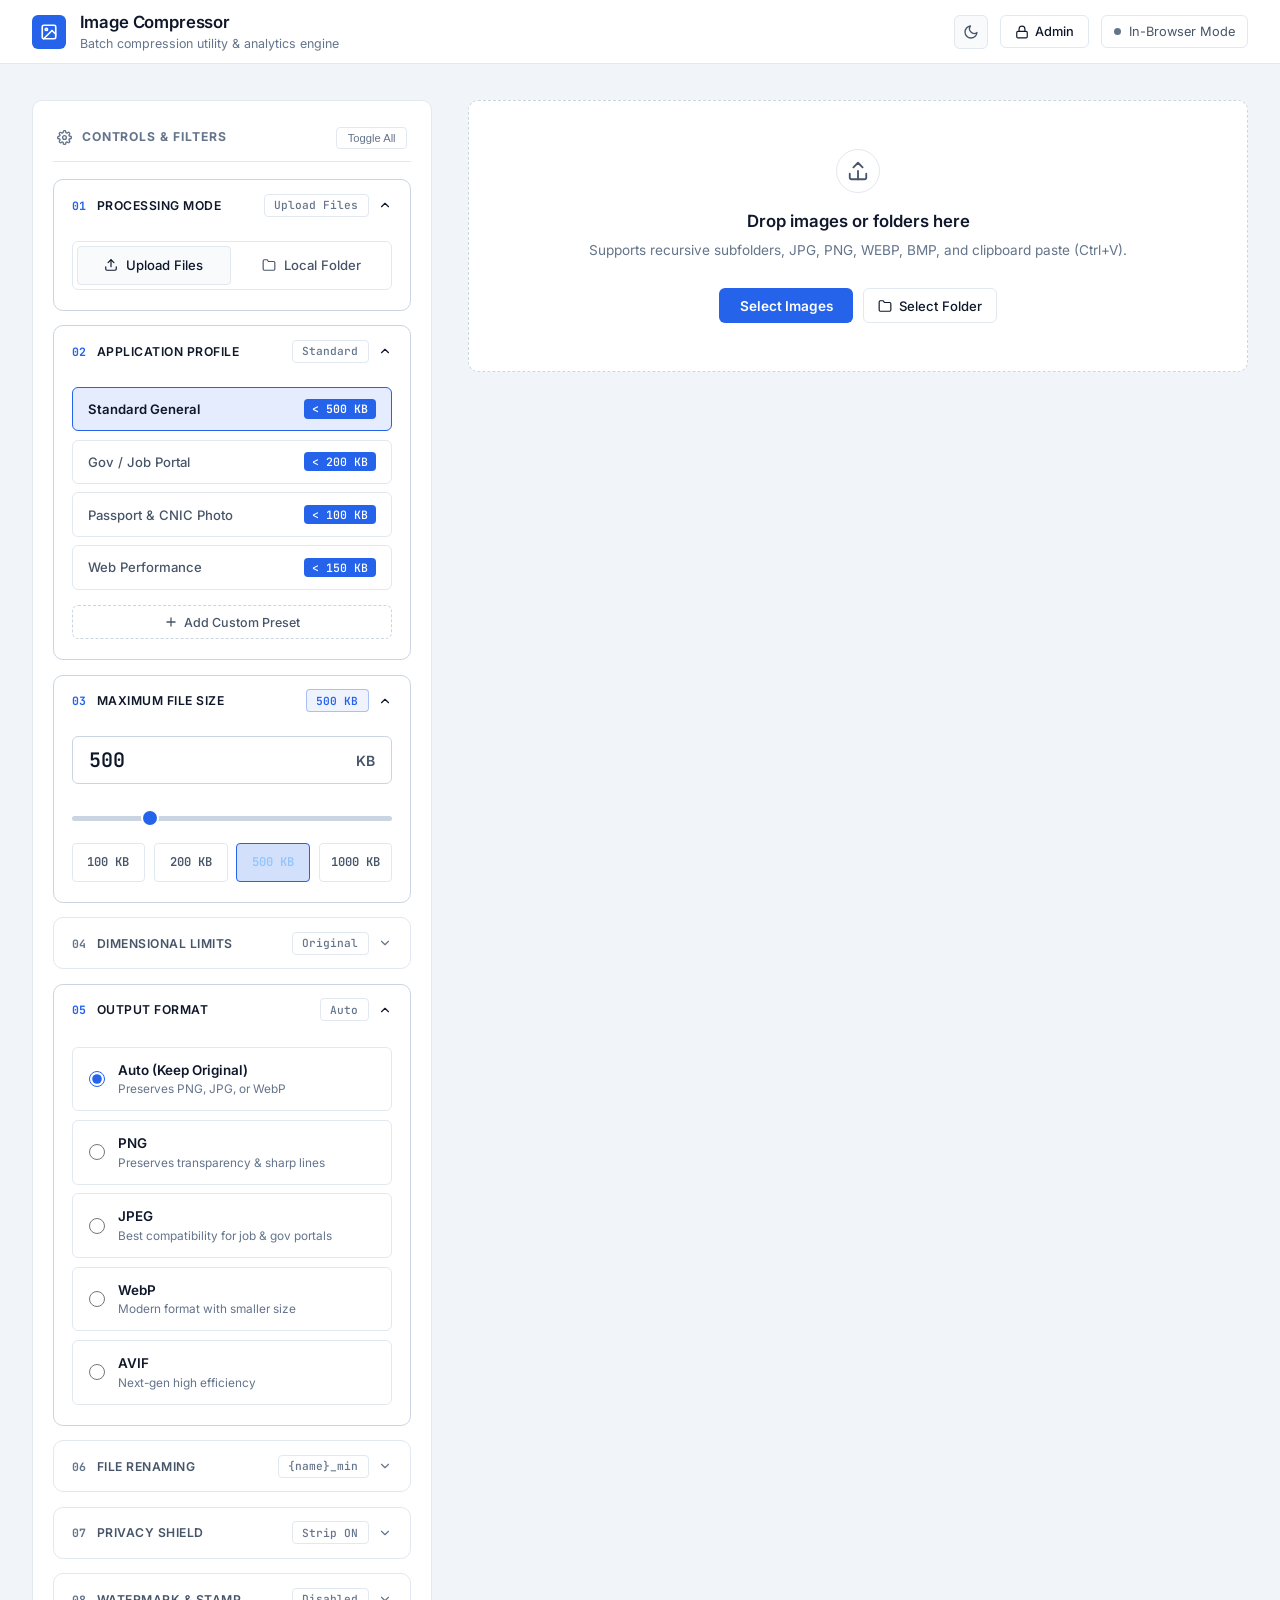
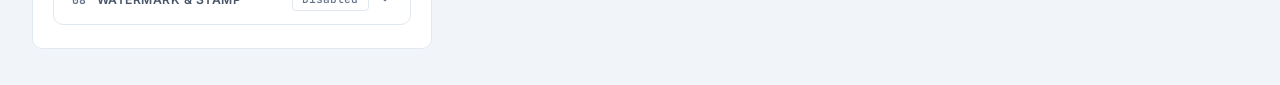
==== commit 2a061838: "fix(ui): eliminate harsh box-shadows and fix black button styling in light mode" ====
--- a/index.html
+++ b/index.html
@@ -662,7 +662,7 @@
             <option value="0">Max Quality (No Cap)</option>
           </select>
         </div>
-        <div id="pdfProgressNotice" style="display: none; font-size: 0.8rem; color: var(--accent-text);">
+        <div id="pdfProgressNotice" style="display: none; font-size: 0.8rem; color: var(--accent-primary); font-weight: 500;">
           Compiling PDF pages, please wait...
         </div>
         <button type="button" class="btn-execute" id="generatePdfBtn" style="margin-top: 0.5rem; width: 100%;">
--- a/styles.css
+++ b/styles.css
@@ -161,7 +161,7 @@
 .nav-tab-btn.active {
   background-color: var(--bg-surface-raised);
   color: var(--text-main);
-  box-shadow: 0 1px 3px rgba(0, 0, 0, 0.3);
+  border: 1px solid var(--border-dim);
 }
 
 .nav-tab-btn:hover:not(.active) {
@@ -317,7 +317,7 @@
 .segment-btn.active {
   background-color: var(--bg-surface-raised);
   color: var(--text-main);
-  box-shadow: 0 1px 3px rgba(0, 0, 0, 0.3);
+  border: 1px solid var(--border-dim);
 }
 
 .segment-btn:hover:not(.active) {
@@ -380,8 +380,8 @@
   width: 18px;
   height: 18px;
   border-radius: 50%;
-  background: var(--text-main);
-  box-shadow: 0 2px 6px rgba(0, 0, 0, 0.4);
+  background: var(--accent-primary);
+  border: 2px solid var(--bg-surface);
   cursor: pointer;
   transition: transform 0.1s ease;
 }
@@ -592,8 +592,8 @@
 }
 
 .btn-primary {
-  background-color: var(--text-main);
-  color: #090a0f;
+  background-color: var(--accent-primary);
+  color: #ffffff;
   border: none;
   font-family: inherit;
   font-size: 0.85rem;
@@ -608,7 +608,8 @@
 }
 
 .btn-primary:hover {
-  background-color: #e2e8f0;
+  background-color: var(--accent-primary-hover);
+  color: #ffffff;
 }
 
 .btn-secondary {
@@ -824,7 +825,7 @@
 }
 
 .files-table tr:hover td {
-  background-color: rgba(255, 255, 255, 0.02);
+  background-color: var(--bg-hover);
 }
 
 .cell-file {
@@ -1584,7 +1585,7 @@
   background-color: var(--bg-surface);
   border-radius: var(--radius-md);
   overflow: hidden;
-  transition: border-color 0.15s ease, box-shadow 0.15s ease;
+  transition: border-color 0.15s ease;
 }
 
 .sidebar-accordion:hover {
@@ -1592,8 +1593,8 @@
 }
 
 .sidebar-accordion.is-open {
-  border-color: rgba(255, 255, 255, 0.12);
-  box-shadow: 0 4px 16px rgba(0, 0, 0, 0.2);
+  border-color: var(--border-base);
+  box-shadow: none;
 }
 
 .accordion-header {
@@ -1633,7 +1634,7 @@
 }
 
 .sidebar-accordion.is-open .accordion-num {
-  color: var(--accent-text);
+  color: var(--accent-primary);
 }
 
 .accordion-title {
@@ -1673,9 +1674,9 @@
 }
 
 .accordion-pill.accent {
-  color: #93c5fd;
+  color: var(--accent-primary);
   border-color: rgba(37, 99, 235, 0.35);
-  background-color: rgba(37, 99, 235, 0.12);
+  background-color: rgba(37, 99, 235, 0.08);
   font-weight: 600;
 }
 
@@ -1746,16 +1747,16 @@
 }
 
 .preset-chip.active {
-  background-color: rgba(37, 99, 235, 0.18);
+  background-color: rgba(37, 99, 235, 0.12);
   border-color: var(--accent-primary);
-  color: #93c5fd;
+  color: var(--accent-primary);
   font-weight: 600;
 }
 
 /* --- CONVERT ACTION BANNER --- */
 .convert-banner {
-  background: linear-gradient(135deg, rgba(37, 99, 235, 0.12) 0%, rgba(18, 21, 30, 0.95) 100%);
-  border: 1px solid rgba(37, 99, 235, 0.35);
+  background-color: var(--bg-surface-raised);
+  border: 1px solid var(--border-base);
   border-radius: var(--radius-md);
   padding: 0.9rem 1.25rem;
   display: flex;
@@ -1763,7 +1764,7 @@
   justify-content: space-between;
   gap: 1rem;
   margin-bottom: 1.25rem;
-  box-shadow: 0 4px 20px rgba(0, 0, 0, 0.25);
+  box-shadow: none;
   flex-wrap: wrap;
 }
 
@@ -1817,16 +1818,16 @@
 .badge-size-target {
   font-family: var(--font-mono);
   font-weight: 600;
-  color: #93c5fd;
-  background-color: rgba(37, 99, 235, 0.2);
+  color: var(--accent-primary);
+  background-color: rgba(37, 99, 235, 0.12);
   padding: 0.1rem 0.35rem;
   border-radius: var(--radius-xs);
 }
 
 .btn-convert-execute {
-  background: linear-gradient(135deg, #2563eb, #1d4ed8);
+  background-color: var(--accent-primary);
   color: #ffffff;
-  border: 1px solid rgba(255, 255, 255, 0.15);
+  border: none;
   border-radius: var(--radius-sm);
   padding: 0.6rem 1.25rem;
   font-family: inherit;
@@ -1836,13 +1837,14 @@
   align-items: center;
   gap: 0.5rem;
   cursor: pointer;
-  box-shadow: 0 2px 8px rgba(37, 99, 235, 0.4);
-  transition: all 0.15s ease;
+  box-shadow: none;
+  transition: background-color 0.15s ease;
 }
 
 .btn-convert-execute:hover {
-  background: linear-gradient(135deg, #1d4ed8, #1e40af);
-  box-shadow: 0 4px 14px rgba(37, 99, 235, 0.55);
+  background-color: var(--accent-primary-hover);
+  color: #ffffff;
+  box-shadow: none;
   transform: translateY(-1px);
 }
 
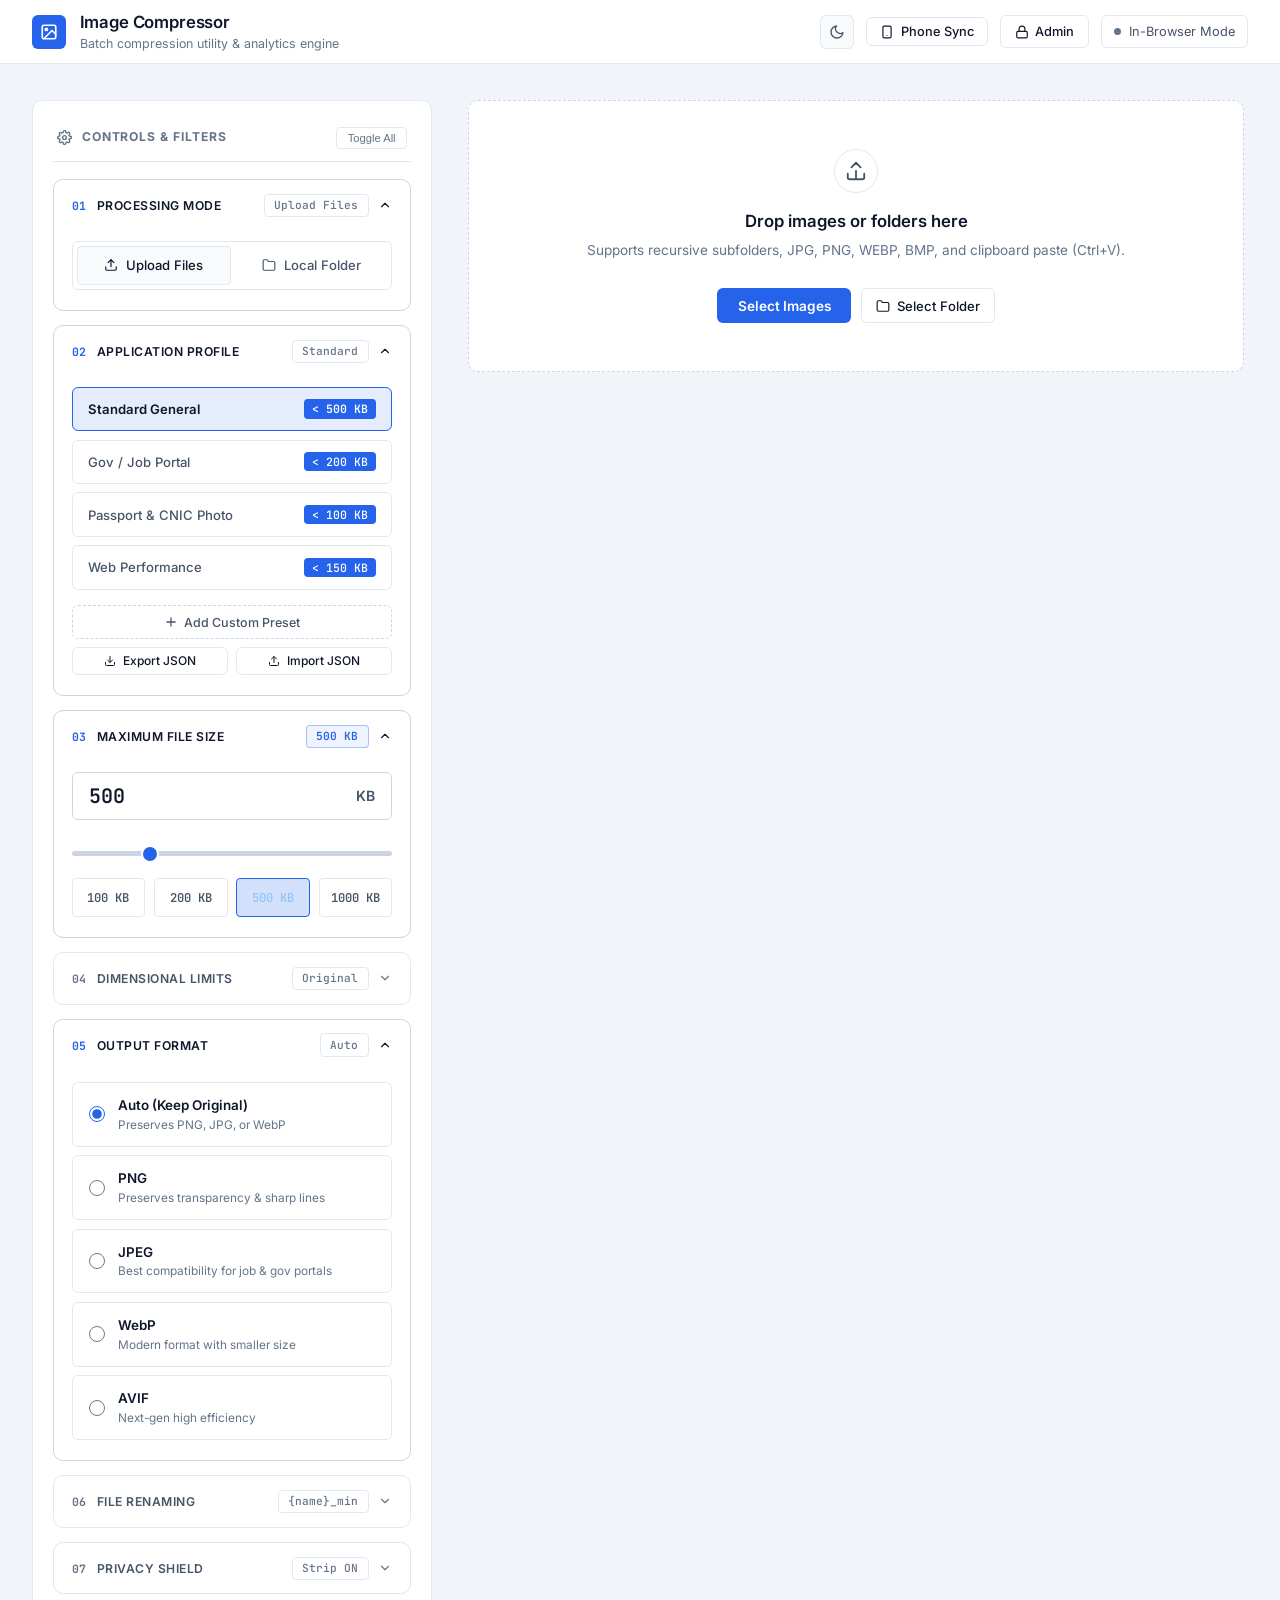
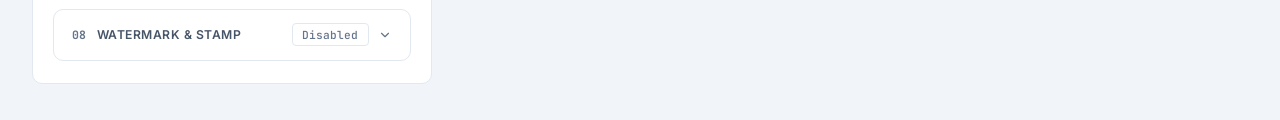
==== commit a4ee0929: "feat: add crop & rotate, SSIM/PSNR scoring, preset import/export, phone QR sync, and Windows .exe bu" ====
--- a/index.html
+++ b/index.html
@@ -69,6 +69,13 @@
           <path d="M21 12.79A9 9 0 1 1 11.21 3 7 7 0 0 0 21 12.79z"></path>
         </svg>
       </button>
+      <button type="button" class="btn-secondary" id="mobileConnectBtn" style="font-size: 0.8rem; padding: 0.4rem 0.85rem;" title="Sync with Phone via Wi-Fi & QR Code">
+        <svg width="14" height="14" viewBox="0 0 24 24" fill="none" stroke="currentColor" stroke-width="2" stroke-linecap="round" stroke-linejoin="round">
+          <rect x="5" y="2" width="14" height="20" rx="2" ry="2"></rect>
+          <line x1="12" y1="18" x2="12.01" y2="18"></line>
+        </svg>
+        Phone Sync
+      </button>
       <a href="admin.html" class="btn-secondary" style="text-decoration: none; font-size: 0.8rem; padding: 0.4rem 0.85rem;" title="Admin Analytics & Activity Log">
         <svg width="14" height="14" viewBox="0 0 24 24" fill="none" stroke="currentColor" stroke-width="2" stroke-linecap="round" stroke-linejoin="round">
           <rect x="3" y="11" width="18" height="11" rx="2" ry="2"></rect>
@@ -175,6 +182,25 @@
             </svg>
             Add Custom Preset
           </button>
+          <div style="display: grid; grid-template-columns: 1fr 1fr; gap: 0.45rem; margin-top: 0.45rem;">
+            <button type="button" class="btn-secondary" id="exportPresetsBtn" style="font-size: 0.75rem; padding: 0.35rem 0.5rem; justify-content: center;" title="Export presets as JSON">
+              <svg width="12" height="12" viewBox="0 0 24 24" fill="none" stroke="currentColor" stroke-width="2" stroke-linecap="round" stroke-linejoin="round">
+                <path d="M21 15v4a2 2 0 0 1-2 2H5a2 2 0 0 1-2-2v-4"></path>
+                <polyline points="7 10 12 15 17 10"></polyline>
+                <line x1="12" y1="15" x2="12" y2="3"></line>
+              </svg>
+              Export JSON
+            </button>
+            <button type="button" class="btn-secondary" id="importPresetsBtn" style="font-size: 0.75rem; padding: 0.35rem 0.5rem; justify-content: center;" title="Import presets from JSON">
+              <svg width="12" height="12" viewBox="0 0 24 24" fill="none" stroke="currentColor" stroke-width="2" stroke-linecap="round" stroke-linejoin="round">
+                <path d="M21 15v4a2 2 0 0 1-2 2H5a2 2 0 0 1-2-2v-4"></path>
+                <polyline points="17 8 12 3 7 8"></polyline>
+                <line x1="12" y1="3" x2="12" y2="15"></line>
+              </svg>
+              Import JSON
+            </button>
+            <input type="file" id="importPresetsInput" accept=".json" style="display: none;">
+          </div>
         </div>
       </div>
 
@@ -546,11 +572,15 @@
   <div class="modal-backdrop" id="compareModal">
     <div class="modal-card modal-card-curtain">
       <div class="modal-header">
-        <div style="display: flex; align-items: center; gap: 0.75rem;">
+        <div style="display: flex; align-items: center; gap: 0.75rem; flex-wrap: wrap;">
           <h3 id="modalTitle" style="font-size: 0.95rem; font-weight: 600;">Image Comparison</h3>
           <div class="modal-view-mode">
             <button type="button" class="mode-tab active" id="modalCurtainModeBtn">Curtain Diff</button>
             <button type="button" class="mode-tab" id="modalSideModeBtn">Side by Side</button>
+          </div>
+          <div style="display: flex; align-items: center; gap: 0.4rem;" id="qualityMetricsWrap">
+            <span class="badge-tag badge-quality" id="ssimBadge" title="Structural Similarity Index (1.000 is identical)">SSIM: --</span>
+            <span class="badge-tag badge-quality" id="psnrBadge" title="Peak Signal-to-Noise Ratio in dB (>35 dB is visually lossless)">PSNR: -- dB</span>
           </div>
         </div>
         <div style="display: flex; align-items: center; gap: 0.5rem;">
@@ -717,6 +747,96 @@
     </div>
   </div>
 
+  <!-- Interactive Canvas Crop & Rotate Modal -->
+  <div class="modal-backdrop" id="cropModal" style="display: none;">
+    <div class="modal-card modal-card-crop">
+      <div class="modal-header">
+        <div style="display: flex; align-items: center; gap: 0.75rem;">
+          <h3 style="font-size: 0.95rem; font-weight: 600;">Crop & Rotate Image</h3>
+          <span id="cropFileName" style="font-size: 0.8rem; color: var(--text-faint); font-family: var(--font-mono);">filename.jpg</span>
+        </div>
+        <button type="button" class="btn-close" id="closeCropModalBtn">&times;</button>
+      </div>
+      <div class="crop-modal-body">
+        <div class="crop-toolbar">
+          <div class="crop-group">
+            <span class="crop-label">Aspect Ratio:</span>
+            <div class="crop-ratio-btn-group" id="cropRatioGroup">
+              <button type="button" class="crop-btn active" data-ratio="free">Free</button>
+              <button type="button" class="crop-btn" data-ratio="1:1">1:1 (Visa / Square)</button>
+              <button type="button" class="crop-btn" data-ratio="35:45">35&times;45 (Passport)</button>
+              <button type="button" class="crop-btn" data-ratio="4:3">4:3</button>
+              <button type="button" class="crop-btn" data-ratio="16:9">16:9</button>
+            </div>
+          </div>
+          <div class="crop-group">
+            <span class="crop-label">Transform:</span>
+            <div class="crop-ratio-btn-group">
+              <button type="button" class="crop-btn" id="cropRotateLeftBtn" title="Rotate 90° Left">↺ 90°</button>
+              <button type="button" class="crop-btn" id="cropRotateRightBtn" title="Rotate 90° Right">↻ 90°</button>
+              <button type="button" class="crop-btn" id="cropFlipHBtn" title="Flip Horizontally">⇄ Flip</button>
+              <button type="button" class="crop-btn" id="cropResetBtn" title="Reset Changes">Reset</button>
+            </div>
+          </div>
+        </div>
+
+        <div class="crop-canvas-wrapper" id="cropCanvasWrapper">
+          <canvas id="cropCanvas"></canvas>
+          <div class="crop-box" id="cropBox">
+            <div class="crop-handle nw" data-handle="nw"></div>
+            <div class="crop-handle ne" data-handle="ne"></div>
+            <div class="crop-handle sw" data-handle="sw"></div>
+            <div class="crop-handle se" data-handle="se"></div>
+            <div class="crop-grid-lines"></div>
+          </div>
+        </div>
+
+        <div class="crop-footer">
+          <div class="crop-dims" id="cropDimsDisplay">
+            Selection: <span id="cropSelectionDims" style="font-family: var(--font-mono); font-weight: 600; color: var(--text-main);">0 &times; 0 px</span>
+          </div>
+          <div style="display: flex; gap: 0.5rem;">
+            <button type="button" class="btn-secondary" id="cancelCropBtn">Cancel</button>
+            <button type="button" class="btn-primary" id="applyCropBtn">Apply Crop</button>
+          </div>
+        </div>
+      </div>
+    </div>
+  </div>
+
+  <!-- Local Network Mobile Upload & QR Code Sync Modal -->
+  <div class="modal-backdrop" id="mobileConnectModal" style="display: none;">
+    <div class="modal-card" style="max-width: 440px;">
+      <div class="modal-header">
+        <div style="display: flex; align-items: center; gap: 0.5rem;">
+          <svg width="18" height="18" viewBox="0 0 24 24" fill="none" stroke="currentColor" stroke-width="2.2" stroke-linecap="round" stroke-linejoin="round">
+            <rect x="5" y="2" width="14" height="20" rx="2" ry="2"></rect>
+            <line x1="12" y1="18" x2="12.01" y2="18"></line>
+          </svg>
+          <h3 style="font-size: 0.95rem; font-weight: 600;">Phone Direct Sync</h3>
+        </div>
+        <button type="button" class="btn-close" id="closeMobileConnectModalBtn">&times;</button>
+      </div>
+      <div style="padding: 1.5rem; text-align: center; display: flex; flex-direction: column; align-items: center; gap: 1rem;">
+        <p style="font-size: 0.85rem; color: var(--text-muted); line-height: 1.4; margin: 0;">
+          Scan this QR code with your phone camera on the same Wi-Fi network to open the compressor on your phone or send images directly to this computer.
+        </p>
+
+        <div id="qrCodeContainer" style="background: #ffffff; padding: 12px; border-radius: var(--radius-sm); border: 1px solid var(--border-base); display: inline-flex; justify-content: center; align-items: center;">
+          <canvas id="qrCanvas" width="200" height="200"></canvas>
+        </div>
+
+        <div style="width: 100%; background: var(--bg-card-subtle); padding: 0.6rem 0.8rem; border-radius: var(--radius-sm); border: 1px solid var(--border-subtle); word-break: break-all; font-family: var(--font-mono); font-size: 0.82rem;">
+          <a id="mobileConnectUrl" href="#" target="_blank" style="color: var(--accent-primary); text-decoration: none;">Loading LAN IP...</a>
+        </div>
+
+        <div style="display: flex; align-items: center; gap: 0.4rem; font-size: 0.75rem; color: var(--text-faint);">
+          <span>💡 Both devices must be on the same local Wi-Fi router.</span>
+        </div>
+      </div>
+    </div>
+  </div>
+
   <!-- Toast Shelf -->
   <div class="toast-shelf" id="toastShelf"></div>
 
--- a/styles.css
+++ b/styles.css
@@ -204,6 +204,11 @@
     gap: 1.75rem;
     padding: 1.25rem;
   }
+  .work-area {
+    position: static;
+    max-height: none;
+    overflow-y: visible;
+  }
 }
 
 /* Analytics View Container (Full width inside main layout or standalone) */
@@ -225,8 +230,6 @@
   display: flex;
   flex-direction: column;
   gap: 0.9rem;
-  position: sticky;
-  top: 88px;
 }
 
 .section-label {
@@ -538,11 +541,33 @@
   line-height: 1.35;
 }
 
-/* Work Area (Right Column) */
+/* Work Area (Right Column - Sticky) */
 .work-area {
   display: flex;
   flex-direction: column;
   gap: 1.5rem;
+  position: sticky;
+  top: 80px;
+  max-height: calc(100vh - 96px);
+  overflow-y: auto;
+  padding-right: 4px;
+}
+
+.work-area::-webkit-scrollbar {
+  width: 5px;
+}
+
+.work-area::-webkit-scrollbar-track {
+  background: transparent;
+}
+
+.work-area::-webkit-scrollbar-thumb {
+  background-color: var(--border-base);
+  border-radius: 4px;
+}
+
+.work-area::-webkit-scrollbar-thumb:hover {
+  background-color: var(--border-focus);
 }
 
 /* Dropzone */
@@ -2016,4 +2041,226 @@
   border-bottom: 2px solid var(--accent-primary) !important;
 }
 
-
+/* ==========================================================================
+   Visual Quality Badges (SSIM & PSNR)
+   ========================================================================== */
+.badge-quality {
+  background-color: var(--bg-card-subtle);
+  border: 1px solid var(--border-base);
+  color: var(--text-muted);
+  font-family: var(--font-mono);
+  font-size: 0.72rem;
+  padding: 0.2rem 0.5rem;
+  border-radius: var(--radius-xs);
+  display: inline-flex;
+  align-items: center;
+  gap: 0.25rem;
+}
+
+.badge-quality.high-quality {
+  border-color: rgba(34, 197, 94, 0.4);
+  color: var(--success-text);
+  background-color: rgba(34, 197, 94, 0.08);
+}
+
+/* ==========================================================================
+   Interactive Canvas Crop & Rotate Modal
+   ========================================================================== */
+.modal-card-crop {
+  max-width: 860px;
+  width: 95vw;
+  max-height: 92vh;
+  display: flex;
+  flex-direction: column;
+}
+
+.crop-modal-body {
+  display: flex;
+  flex-direction: column;
+  padding: 1rem;
+  gap: 0.85rem;
+  overflow: hidden;
+}
+
+.crop-toolbar {
+  display: flex;
+  flex-wrap: wrap;
+  align-items: center;
+  justify-content: space-between;
+  gap: 0.75rem;
+  background-color: var(--bg-card-subtle);
+  border: 1px solid var(--border-base);
+  padding: 0.6rem 0.85rem;
+  border-radius: var(--radius-sm);
+}
+
+.crop-group {
+  display: flex;
+  align-items: center;
+  gap: 0.5rem;
+}
+
+.crop-label {
+  font-size: 0.75rem;
+  font-weight: 600;
+  color: var(--text-faint);
+  text-transform: uppercase;
+}
+
+.crop-ratio-btn-group {
+  display: inline-flex;
+  background-color: var(--bg-input);
+  border: 1px solid var(--border-base);
+  border-radius: var(--radius-sm);
+  padding: 2px;
+  gap: 2px;
+}
+
+.crop-btn {
+  background: transparent;
+  border: none;
+  color: var(--text-muted);
+  font-size: 0.75rem;
+  font-weight: 500;
+  padding: 0.3rem 0.6rem;
+  border-radius: 4px;
+  cursor: pointer;
+  transition: all 0.12s ease;
+  display: inline-flex;
+  align-items: center;
+  gap: 0.3rem;
+}
+
+.crop-btn:hover {
+  color: var(--text-main);
+  background-color: var(--bg-hover);
+}
+
+.crop-btn.active {
+  background-color: var(--accent-primary);
+  color: #ffffff;
+  font-weight: 600;
+}
+
+.crop-canvas-wrapper {
+  position: relative;
+  width: 100%;
+  height: 480px;
+  max-height: 55vh;
+  background-color: #0b0f19;
+  background-image: 
+    linear-gradient(45deg, #131b2e 25%, transparent 25%), 
+    linear-gradient(-45deg, #131b2e 25%, transparent 25%), 
+    linear-gradient(45deg, transparent 75%, #131b2e 75%), 
+    linear-gradient(-45deg, transparent 75%, #131b2e 75%);
+  background-size: 16px 16px;
+  background-position: 0 0, 0 8px, 8px -8px, -8px 0;
+  border: 1px solid var(--border-base);
+  border-radius: var(--radius-sm);
+  display: flex;
+  align-items: center;
+  justify-content: center;
+  overflow: hidden;
+  user-select: none;
+  touch-action: none;
+}
+
+#cropCanvas {
+  display: block;
+  max-width: 100%;
+  max-height: 100%;
+}
+
+.crop-box {
+  position: absolute;
+  border: 2px dashed #3b82f6;
+  outline: 9999px solid rgba(0, 0, 0, 0.55);
+  cursor: move;
+  box-sizing: border-box;
+  touch-action: none;
+}
+
+.crop-grid-lines {
+  position: absolute;
+  inset: 0;
+  pointer-events: none;
+  display: grid;
+  grid-template-columns: 1fr 1fr 1fr;
+  grid-template-rows: 1fr 1fr 1fr;
+}
+
+.crop-grid-lines::before,
+.crop-grid-lines::after {
+  content: '';
+  position: absolute;
+  pointer-events: none;
+}
+
+.crop-grid-lines::before {
+  top: 33.333%;
+  bottom: 33.333%;
+  left: 0;
+  right: 0;
+  border-top: 1px dashed rgba(255, 255, 255, 0.35);
+  border-bottom: 1px dashed rgba(255, 255, 255, 0.35);
+}
+
+.crop-grid-lines::after {
+  left: 33.333%;
+  right: 33.333%;
+  top: 0;
+  bottom: 0;
+  border-left: 1px dashed rgba(255, 255, 255, 0.35);
+  border-right: 1px dashed rgba(255, 255, 255, 0.35);
+}
+
+.crop-handle {
+  position: absolute;
+  width: 12px;
+  height: 12px;
+  background-color: #ffffff;
+  border: 2px solid #2563eb;
+  border-radius: 2px;
+  box-sizing: border-box;
+  z-index: 10;
+}
+
+.crop-handle.nw {
+  top: -6px;
+  left: -6px;
+  cursor: nwse-resize;
+}
+
+.crop-handle.ne {
+  top: -6px;
+  right: -6px;
+  cursor: nesw-resize;
+}
+
+.crop-handle.sw {
+  bottom: -6px;
+  left: -6px;
+  cursor: nesw-resize;
+}
+
+.crop-handle.se {
+  bottom: -6px;
+  right: -6px;
+  cursor: nwse-resize;
+}
+
+.crop-footer {
+  display: flex;
+  align-items: center;
+  justify-content: space-between;
+  padding-top: 0.5rem;
+  border-top: 1px solid var(--border-base);
+}
+
+.crop-dims {
+  font-size: 0.8rem;
+  color: var(--text-muted);
+}
+
+
+
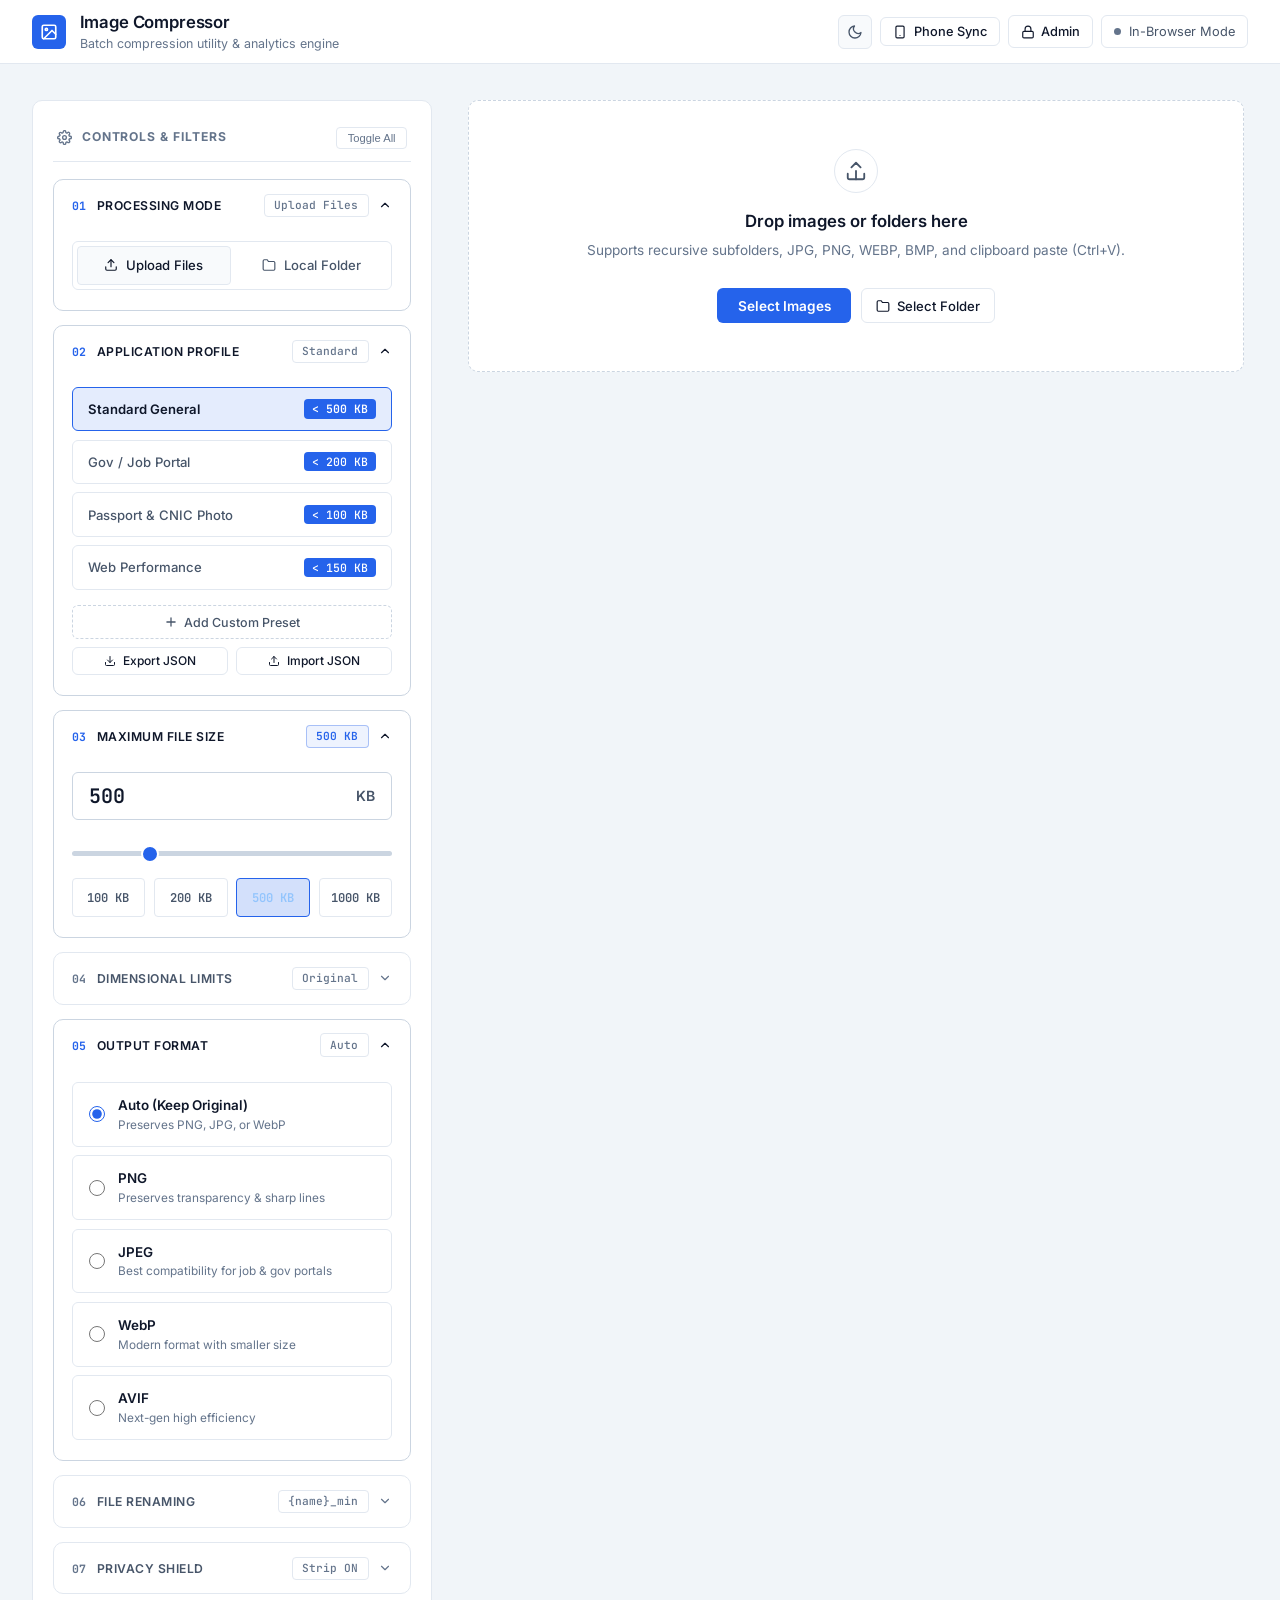
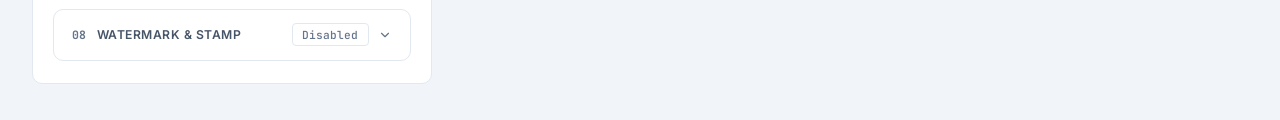
==== commit 8cd6d5fe: "feat(mobile): overhaul responsive design with inverted visual flow, card table layout, and touch-fir" ====
--- a/index.html
+++ b/index.html
@@ -2,7 +2,7 @@
 <html lang="en">
 <head>
   <meta charset="UTF-8">
-  <meta name="viewport" content="width=device-width, initial-scale=1.0">
+  <meta name="viewport" content="width=device-width, initial-scale=1.0, viewport-fit=cover">
   <title>Smart Image Compressor | Batch Compress JPG, PNG, WebP Under 500KB</title>
   <meta name="description" content="Free, open-source batch image compressor with an interactive dashboard, SQLite analytics tracking, and CLI. Compress JPG, PNG, and WebP images strictly under 500 KB or custom size limits with zero visual degradation.">
   <meta name="keywords" content="image compressor, compress image under 500kb, batch image compression, png compressor, webp compressor, reduce image size, photo shrinker, certificate compressor, python image optimizer">
@@ -25,6 +25,7 @@
   <meta name="apple-mobile-web-app-title" content="Compressor">
   <script src="https://cdnjs.cloudflare.com/ajax/libs/jszip/3.10.1/jszip.min.js"></script>
   <script src="https://cdnjs.cloudflare.com/ajax/libs/jspdf/2.5.1/jspdf.umd.min.js"></script>
+  <script src="qrcode.min.js"></script>
 </head>
 <body>
 
@@ -44,14 +45,14 @@
       </div>
     </div>
 
-    <div style="display: flex; align-items: center; gap: 0.75rem;">
+    <div class="header-actions" style="display: flex; align-items: center; gap: 0.5rem;">
       <button type="button" class="pwa-install-btn" id="pwaInstallBtn" style="display: none;" title="Install Smart Image Compressor app">
         <svg width="14" height="14" viewBox="0 0 24 24" fill="none" stroke="currentColor" stroke-width="2.2" stroke-linecap="round" stroke-linejoin="round">
           <path d="M21 15v4a2 2 0 0 1-2 2H5a2 2 0 0 1-2-2v-4"></path>
           <polyline points="7 10 12 15 17 10"></polyline>
           <line x1="12" y1="15" x2="12" y2="3"></line>
         </svg>
-        Install App
+        <span class="btn-text">Install App</span>
       </button>
       <button type="button" class="theme-toggle-btn" id="themeToggleBtn" title="Toggle Light / Dark theme" aria-label="Toggle Theme">
         <svg id="themeIconSun" width="16" height="16" viewBox="0 0 24 24" fill="none" stroke="currentColor" stroke-width="2" stroke-linecap="round" stroke-linejoin="round" style="display: none;">
@@ -69,23 +70,23 @@
           <path d="M21 12.79A9 9 0 1 1 11.21 3 7 7 0 0 0 21 12.79z"></path>
         </svg>
       </button>
-      <button type="button" class="btn-secondary" id="mobileConnectBtn" style="font-size: 0.8rem; padding: 0.4rem 0.85rem;" title="Sync with Phone via Wi-Fi & QR Code">
+      <button type="button" class="btn-secondary" id="mobileConnectBtn" style="font-size: 0.8rem; padding: 0.4rem 0.75rem;" title="Sync with Phone via Wi-Fi & QR Code">
         <svg width="14" height="14" viewBox="0 0 24 24" fill="none" stroke="currentColor" stroke-width="2" stroke-linecap="round" stroke-linejoin="round">
           <rect x="5" y="2" width="14" height="20" rx="2" ry="2"></rect>
           <line x1="12" y1="18" x2="12.01" y2="18"></line>
         </svg>
-        Phone Sync
+        <span class="btn-text">Phone Sync</span>
       </button>
-      <a href="admin.html" class="btn-secondary" style="text-decoration: none; font-size: 0.8rem; padding: 0.4rem 0.85rem;" title="Admin Analytics & Activity Log">
+      <a href="admin.html" class="btn-secondary" style="text-decoration: none; font-size: 0.8rem; padding: 0.4rem 0.75rem;" title="Admin Analytics & Activity Log">
         <svg width="14" height="14" viewBox="0 0 24 24" fill="none" stroke="currentColor" stroke-width="2" stroke-linecap="round" stroke-linejoin="round">
           <rect x="3" y="11" width="18" height="11" rx="2" ry="2"></rect>
           <path d="M7 11V7a5 5 0 0 1 10 0v4"></path>
         </svg>
-        Admin
+        <span class="btn-text">Admin</span>
       </a>
       <div class="header-status" id="serverStatusPill">
         <span class="status-dot" id="statusDot"></span>
-        <span id="statusText">Checking environment...</span>
+        <span id="statusText">Checking...</span>
       </div>
     </div>
   </header>
@@ -439,7 +440,7 @@
           <div class="dropzone-subtitle">Supports recursive subfolders, JPG, PNG, WEBP, BMP, and clipboard paste (Ctrl+V).</div>
           <div style="display: flex; gap: 0.6rem; margin-top: 0.5rem; justify-content: center; flex-wrap: wrap;">
             <button type="button" class="btn-primary" id="browseBtn">Select Images</button>
-            <button type="button" class="btn-secondary" id="browseFolderBtn">
+            <button type="button" class="btn-secondary hide-on-mobile" id="browseFolderBtn">
               <svg width="14" height="14" viewBox="0 0 24 24" fill="none" stroke="currentColor" stroke-width="2" stroke-linecap="round" stroke-linejoin="round">
                 <path d="M22 19a2 2 0 0 1-2 2H4a2 2 0 0 1-2-2V5a2 2 0 0 1 2-2h5l2 3h9a2 2 0 0 1 2 2z"></path>
               </svg>
@@ -822,12 +823,11 @@
           Scan this QR code with your phone camera on the same Wi-Fi network to open the compressor on your phone or send images directly to this computer.
         </p>
 
-        <div id="qrCodeContainer" style="background: #ffffff; padding: 12px; border-radius: var(--radius-sm); border: 1px solid var(--border-base); display: inline-flex; justify-content: center; align-items: center;">
-          <canvas id="qrCanvas" width="200" height="200"></canvas>
-        </div>
-
-        <div style="width: 100%; background: var(--bg-card-subtle); padding: 0.6rem 0.8rem; border-radius: var(--radius-sm); border: 1px solid var(--border-subtle); word-break: break-all; font-family: var(--font-mono); font-size: 0.82rem;">
-          <a id="mobileConnectUrl" href="#" target="_blank" style="color: var(--accent-primary); text-decoration: none;">Loading LAN IP...</a>
+        <div id="qrCodeContainer" style="background: #ffffff; padding: 16px; border-radius: var(--radius-sm); border: 1px solid var(--border-base); display: inline-flex; justify-content: center; align-items: center; min-width: 232px; min-height: 232px;"></div>
+
+        <div style="width: 100%; background: var(--bg-card-subtle); padding: 0.6rem 0.8rem; border-radius: var(--radius-sm); border: 1px solid var(--border-subtle); display: flex; align-items: center; justify-content: space-between; gap: 0.5rem;">
+          <a id="mobileConnectUrl" href="#" target="_blank" style="color: var(--accent-primary); text-decoration: none; font-family: var(--font-mono); font-size: 0.82rem; word-break: break-all; text-align: left;">Loading LAN IP...</a>
+          <button type="button" class="btn-secondary" id="copyMobileUrlBtn" style="font-size: 0.75rem; padding: 0.3rem 0.6rem; white-space: nowrap;">Copy Link</button>
         </div>
 
         <div style="display: flex; align-items: center; gap: 0.4rem; font-size: 0.75rem; color: var(--text-faint);">
--- a/styles.css
+++ b/styles.css
@@ -73,11 +73,17 @@
   --danger-bg: rgba(220, 38, 38, 0.12);
 }
 
-/* Reset */
+/* Reset & Base */
 *, *::before, *::after {
   box-sizing: border-box;
   margin: 0;
   padding: 0;
+}
+
+html, body {
+  overflow-x: hidden;
+  width: 100%;
+  -webkit-text-size-adjust: 100%;
 }
 
 body {
@@ -1247,22 +1253,6 @@
   box-shadow: 0 8px 16px rgba(0, 0, 0, 0.4);
 }
 
-/* Responsive */
-@media (max-width: 960px) {
-  .main-layout {
-    grid-template-columns: 1fr;
-    padding: 1.25rem;
-  }
-  .config-sidebar {
-    position: static;
-  }
-  .metrics-bar, .kpi-grid {
-    grid-template-columns: repeat(2, 1fr);
-  }
-  .modal-body {
-    grid-template-columns: 1fr;
-  }
-}
 
 /* ==========================================================================
    Admin Authentication Portal Styles
@@ -2262,5 +2252,562 @@
   color: var(--text-muted);
 }
 
-
-
+/* ==========================================================================
+   Comprehensive Mobile & Tablet Responsive Design System
+   ========================================================================== */
+
+/* Tablet & Intermediate Viewports (<= 1120px) */
+@media (max-width: 1120px) {
+  .main-layout {
+    grid-template-columns: 1fr;
+    gap: 1.75rem;
+    padding: 1.5rem 1.25rem;
+  }
+  .work-area {
+    position: static;
+    max-height: none;
+    overflow-y: visible;
+    padding-right: 0;
+  }
+}
+
+/* Mobile & Narrow Viewports (<= 860px) */
+/* Reorders work area above sidebar, expands dropzone touch targets, stacks convert banner */
+@media (max-width: 860px) {
+  .main-layout {
+    display: flex;
+    flex-direction: column;
+    gap: 1.25rem;
+    padding: 1rem 0.75rem;
+    width: 100%;
+    box-sizing: border-box;
+  }
+
+  /* Invert Visual Flow: Work Area (Dropzone & Queue) First, Controls Second */
+  .work-area {
+    order: 1;
+    position: static;
+    max-height: none;
+    overflow-y: visible;
+    width: 100%;
+    padding-right: 0;
+  }
+
+  .config-sidebar {
+    order: 2;
+    width: 100%;
+    position: static;
+    padding: 1.1rem 0.9rem;
+    box-sizing: border-box;
+  }
+
+  /* Mobile Dropzone: Large touch target, hide desktop-only directory picker */
+  .dropzone {
+    padding: 2rem 1rem;
+    min-height: 180px;
+  }
+
+  .dropzone-icon {
+    width: 48px;
+    height: 48px;
+    margin-bottom: 0.75rem;
+  }
+
+  .dropzone-title {
+    font-size: 1rem;
+  }
+
+  .dropzone-subtitle {
+    font-size: 0.8rem;
+    margin-bottom: 1rem;
+    padding: 0 0.5rem;
+  }
+
+  .dropzone .btn-primary {
+    width: 100%;
+    justify-content: center;
+    min-height: 48px;
+    font-size: 0.92rem;
+  }
+
+  .hide-on-mobile {
+    display: none !important;
+  }
+
+  /* Metrics Summary Bar: 2x2 grid */
+  .metrics-bar {
+    grid-template-columns: 1fr 1fr;
+    gap: 0.75rem;
+    padding: 0.85rem 1rem;
+  }
+
+  .metric-item {
+    padding: 0.2rem 0.35rem;
+  }
+
+  .metric-title {
+    font-size: 0.68rem;
+  }
+
+  .metric-value {
+    font-size: 1.05rem;
+  }
+
+  /* Two-Stage Convert Banner: Full-width stacked */
+  .convert-banner {
+    flex-direction: column;
+    align-items: stretch;
+    text-align: center;
+    gap: 0.85rem;
+    padding: 0.9rem 1rem;
+  }
+
+  .convert-banner-left {
+    flex-direction: column;
+    text-align: center;
+    gap: 0.4rem;
+  }
+
+  .btn-convert-execute {
+    width: 100%;
+    justify-content: center;
+    min-height: 48px;
+    font-size: 0.9rem;
+  }
+
+  /* Queue Table Header & Batch Action Buttons */
+  .table-header-bar {
+    flex-direction: column;
+    align-items: stretch;
+    gap: 0.75rem;
+  }
+
+  .table-actions {
+    display: grid;
+    grid-template-columns: 1fr 1fr;
+    gap: 0.5rem;
+    width: 100%;
+  }
+
+  .table-actions .btn-primary,
+  .table-actions .btn-execute {
+    grid-column: span 2;
+    justify-content: center;
+    min-height: 46px;
+    font-size: 0.88rem;
+  }
+
+  .table-actions .btn-secondary {
+    justify-content: center;
+    min-height: 44px;
+    font-size: 0.82rem;
+  }
+
+  .accordion-pill {
+    max-width: 100px;
+  }
+}
+
+/* Smartphone Portrait & Card View (<= 768px) */
+/* Transforms rigid 6-column table into responsive touch-friendly cards */
+@media (max-width: 768px) {
+  .files-table,
+  .files-table tbody,
+  .files-table tr,
+  .files-table td {
+    display: block;
+    width: 100%;
+    box-sizing: border-box;
+  }
+
+  .files-table thead {
+    display: none;
+  }
+
+  .files-table {
+    background: transparent;
+    border: none;
+    border-radius: 0;
+  }
+
+  .files-table tr {
+    background-color: var(--bg-surface);
+    border: 1px solid var(--border-base);
+    border-radius: var(--radius-md);
+    padding: 0.9rem;
+    margin-bottom: 0.85rem;
+    box-sizing: border-box;
+    box-shadow: none;
+  }
+
+  .files-table tr:hover td {
+    background-color: transparent;
+  }
+
+  /* Hide drag reorder handle on mobile since tap & scroll interferes */
+  .files-table td.drag-col {
+    display: none !important;
+  }
+
+  /* File thumbnail & name header of card */
+  .files-table td.file-col {
+    display: flex;
+    justify-content: flex-start;
+    align-items: center;
+    margin-bottom: 0.5rem;
+    padding: 0 0 0.55rem 0;
+    border-bottom: 1px solid var(--border-dim);
+  }
+
+  .files-table td.file-col .cell-file {
+    max-width: 100%;
+    width: 100%;
+    gap: 0.75rem;
+  }
+
+  .files-table .table-thumb {
+    width: 44px;
+    height: 44px;
+    border-radius: var(--radius-sm);
+  }
+
+  .files-table .file-name {
+    font-size: 0.88rem;
+    line-height: 1.3;
+  }
+
+  /* Key-value rows inside the card */
+  .files-table td[data-label] {
+    display: flex;
+    justify-content: space-between;
+    align-items: center;
+    padding: 0.35rem 0;
+    border: none;
+    font-size: 0.84rem;
+  }
+
+  .files-table td[data-label]::before {
+    content: attr(data-label);
+    font-weight: 600;
+    color: var(--text-faint);
+    font-size: 0.72rem;
+    text-transform: uppercase;
+    letter-spacing: 0.04em;
+  }
+
+  /* Card footer with 44px touch action buttons */
+  .files-table td.actions-col {
+    border-top: 1px solid var(--border-dim);
+    margin-top: 0.5rem;
+    padding: 0.65rem 0 0 0;
+    display: block;
+  }
+
+  .files-table td.actions-col::before {
+    display: none;
+  }
+
+  .row-actions {
+    width: 100%;
+    display: grid;
+    grid-template-columns: repeat(4, 1fr);
+    gap: 0.5rem;
+  }
+
+  .row-actions .btn-table-icon {
+    width: 100%;
+    height: 44px;
+    border-radius: var(--radius-sm);
+    justify-content: center;
+  }
+
+  .row-actions .btn-table-icon svg {
+    width: 16px;
+    height: 16px;
+  }
+
+  /* Admin Analytics View on Mobile */
+  .analytics-view-container {
+    padding: 1rem 0.75rem;
+    gap: 1.25rem;
+  }
+
+  .kpi-grid {
+    grid-template-columns: 1fr 1fr;
+    gap: 0.75rem;
+  }
+
+  .toolbar-bar {
+    flex-direction: column;
+    align-items: stretch;
+    gap: 0.75rem;
+  }
+
+  .toolbar-left {
+    flex-direction: column;
+    max-width: 100%;
+  }
+
+  .search-input-box {
+    width: 100%;
+  }
+
+  .toolbar-right {
+    width: 100%;
+    justify-content: space-between;
+    flex-wrap: wrap;
+    gap: 0.5rem;
+  }
+
+  .toolbar-right .select-filter {
+    flex: 1;
+    min-height: 38px;
+  }
+
+  .path-grid {
+    grid-template-columns: 1fr;
+    gap: 0.6rem;
+  }
+}
+
+/* Modals & Dialogs on Mobile (<= 600px) */
+/* Bottom-sheet modals with touch-friendly hit areas */
+@media (max-width: 600px) {
+  .modal-backdrop {
+    align-items: flex-end;
+    padding: 0;
+  }
+
+  .modal-card,
+  .modal-card-curtain,
+  .modal-card-crop,
+  .modal-card-preset {
+    width: 100%;
+    max-width: 100% !important;
+    border-radius: 16px 16px 0 0;
+    max-height: 92vh;
+    margin: 0;
+    box-sizing: border-box;
+  }
+
+  .modal-header {
+    padding: 0.85rem 1rem;
+  }
+
+  .modal-body {
+    padding: 1rem;
+    gap: 1rem;
+    grid-template-columns: 1fr;
+  }
+
+  /* Interactive Crop Modal Mobile Layout */
+  .crop-modal-body {
+    padding: 0.75rem;
+    gap: 0.65rem;
+    overflow-y: auto;
+  }
+
+  .crop-toolbar {
+    flex-direction: column;
+    align-items: stretch;
+    gap: 0.5rem;
+    padding: 0.5rem 0.65rem;
+  }
+
+  .crop-group {
+    justify-content: space-between;
+    width: 100%;
+  }
+
+  .crop-ratio-btn-group {
+    overflow-x: auto;
+    -webkit-overflow-scrolling: touch;
+    max-width: 100%;
+    padding: 2px;
+    scrollbar-width: none;
+  }
+
+  .crop-ratio-btn-group::-webkit-scrollbar {
+    display: none;
+  }
+
+  .crop-btn {
+    padding: 0.35rem 0.55rem;
+    font-size: 0.72rem;
+    white-space: nowrap;
+    min-height: 34px;
+  }
+
+  .crop-canvas-wrapper {
+    height: 280px;
+    max-height: 40vh;
+  }
+
+  /* Crop Handle Enlarged Touch Area */
+  .crop-handle {
+    width: 20px;
+    height: 20px;
+  }
+
+  .crop-handle::after {
+    content: '';
+    position: absolute;
+    inset: -12px;
+  }
+
+  .crop-handle.nw { top: -10px; left: -10px; }
+  .crop-handle.ne { top: -10px; right: -10px; }
+  .crop-handle.sw { bottom: -10px; left: -10px; }
+  .crop-handle.se { bottom: -10px; right: -10px; }
+
+  /* Curtain / Interactive Comparison Modal */
+  .curtain-viewport-container {
+    margin: 0.5rem;
+  }
+
+  .curtain-viewport {
+    min-height: 260px;
+    max-height: 45vh;
+  }
+
+  .curtain-handle {
+    width: 40px;
+    height: 40px;
+  }
+
+  .curtain-badge {
+    font-size: 0.68rem;
+    padding: 0.3rem 0.5rem;
+  }
+
+  .curtain-toolbar-footer {
+    flex-direction: column;
+    gap: 0.65rem;
+    align-items: stretch;
+    padding: 0.65rem 0.75rem;
+  }
+
+  .curtain-meta-info {
+    justify-content: space-between;
+  }
+
+  .curtain-toolbar-footer .btn-secondary {
+    width: 100%;
+    justify-content: center;
+    min-height: 42px;
+  }
+
+  /* Phone Sync QR Modal */
+  #mobileConnectModal .modal-card {
+    padding-bottom: 1rem;
+  }
+
+  #mobileConnectModal #qrCodeContainer {
+    min-width: auto;
+    min-height: auto;
+    padding: 10px;
+    width: 200px;
+    height: 200px;
+  }
+
+  #mobileConnectModal #qrCodeContainer canvas,
+  #mobileConnectModal #qrCodeContainer img {
+    width: 180px !important;
+    height: 180px !important;
+  }
+
+  .toast-shelf {
+    left: 1rem;
+    right: 1rem;
+    bottom: 1rem;
+  }
+
+  .toast {
+    width: 100%;
+    text-align: center;
+    box-sizing: border-box;
+  }
+}
+
+/* Extra-Compact Smartphone (<= 480px) */
+/* Icon-only header buttons, iOS 16px input zoom fix */
+@media (max-width: 480px) {
+  .app-header {
+    padding: 0 0.65rem;
+    height: 56px;
+    gap: 0.25rem;
+  }
+
+  .brand-wrapper {
+    gap: 0.45rem;
+  }
+
+  .brand-badge {
+    width: 30px;
+    height: 30px;
+  }
+
+  .brand-badge svg {
+    width: 16px;
+    height: 16px;
+  }
+
+  .brand-info h1 {
+    font-size: 0.9rem;
+  }
+
+  .brand-info p {
+    display: none;
+  }
+
+  .header-actions {
+    gap: 0.25rem !important;
+  }
+
+  .btn-text {
+    display: none;
+  }
+
+  #statusText {
+    display: none;
+  }
+
+  .header-status {
+    padding: 0.35rem 0.45rem;
+    min-width: auto;
+  }
+
+  #mobileConnectBtn,
+  .pwa-install-btn,
+  .theme-toggle-btn,
+  a.btn-secondary[href="admin.html"],
+  a.btn-secondary[href="index.html"] {
+    padding: 0.35rem 0.5rem !important;
+    min-width: 34px;
+    height: 34px;
+    display: inline-flex;
+    align-items: center;
+    justify-content: center;
+  }
+
+  .kpi-grid {
+    grid-template-columns: 1fr;
+  }
+
+  .metrics-bar {
+    grid-template-columns: 1fr;
+    gap: 0.5rem;
+  }
+
+  /* Prevent automatic iOS Safari zoom when focusing text inputs */
+  input[type="text"],
+  input[type="number"],
+  input[type="password"],
+  select,
+  textarea {
+    font-size: 16px !important;
+  }
+}
+
+
+
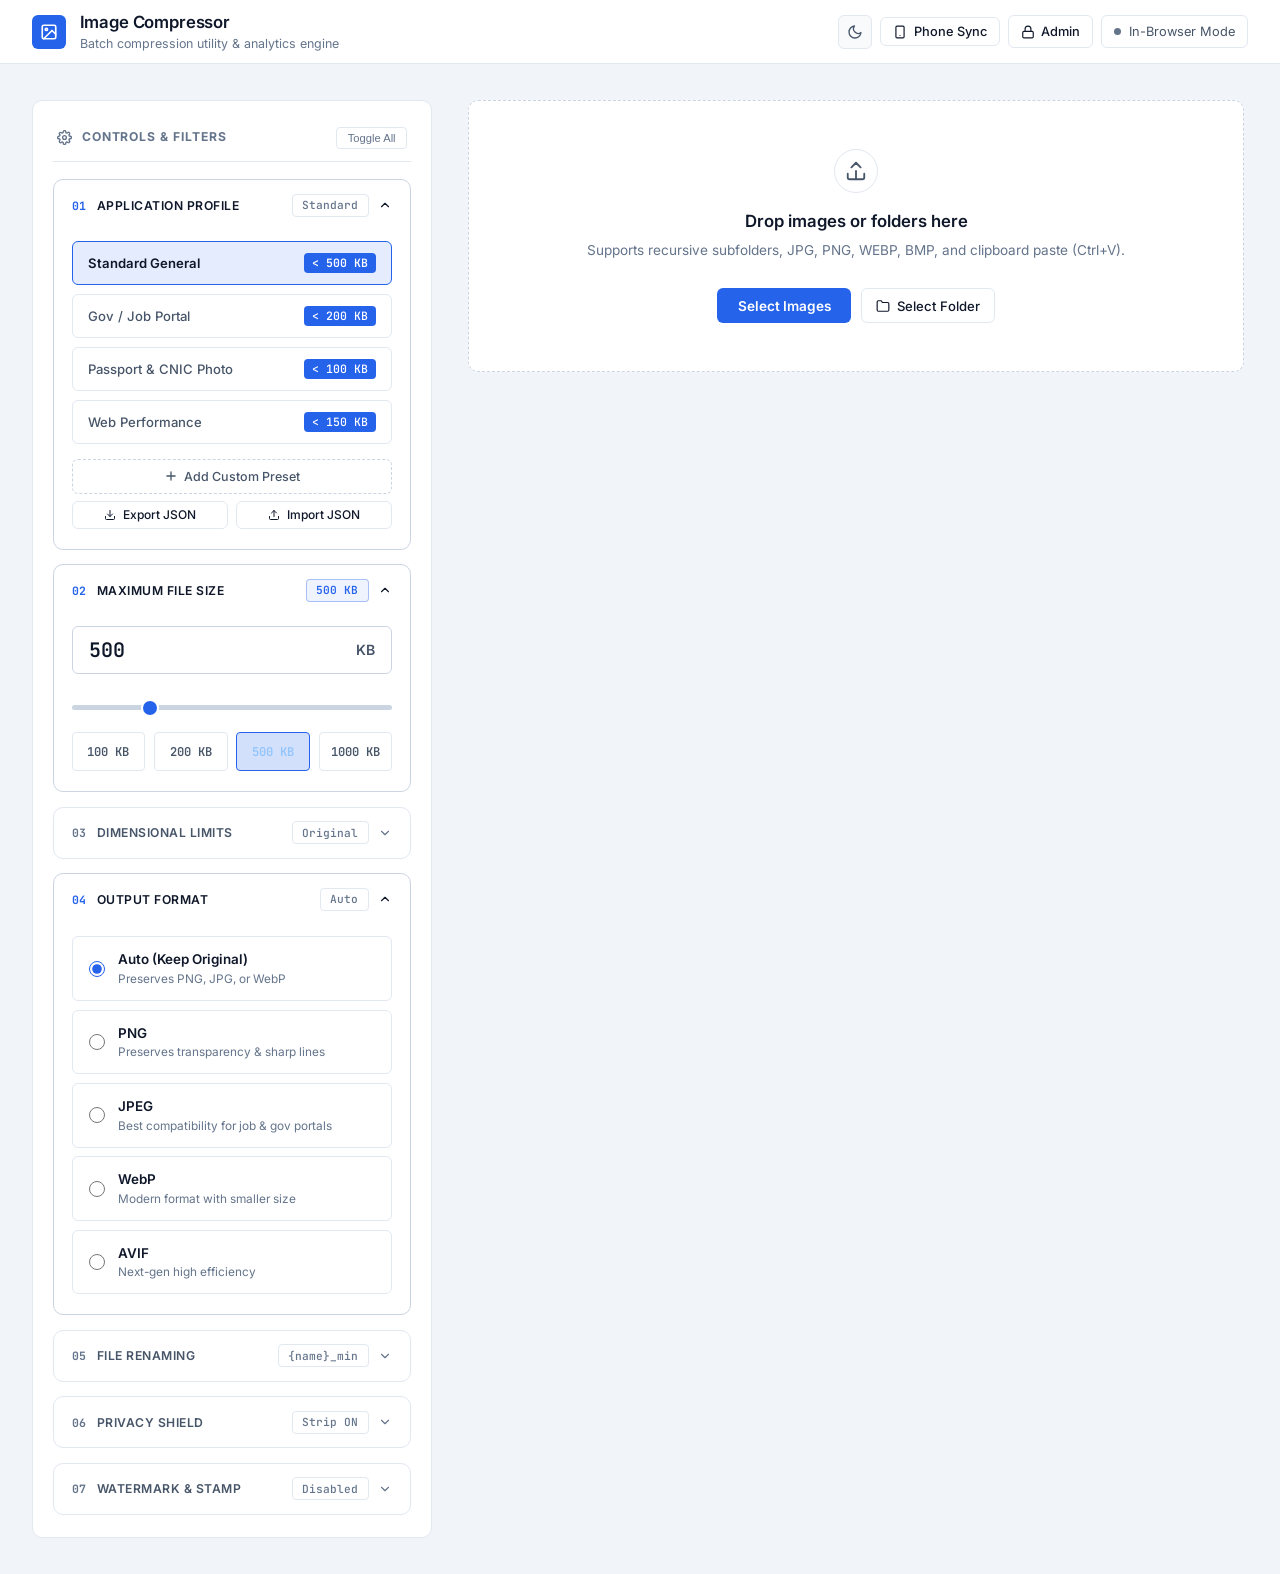
==== commit 05026a6b: "fix(folder): hide local folder accordion, fix folder picker event bubbling, and add complete batch e" ====
--- a/index.html
+++ b/index.html
@@ -108,11 +108,11 @@
         <button type="button" class="btn-sidebar-toggle" id="toggleAllAccordionBtn">Toggle All</button>
       </div>
 
-      <!-- 01. Processing Mode Accordion -->
-      <div class="sidebar-accordion is-open" id="accMode">
-        <button type="button" class="accordion-header" aria-expanded="true">
+      <!-- 01. Processing Mode Accordion (Hidden) -->
+      <div class="sidebar-accordion" id="accMode" style="display: none;">
+        <button type="button" class="accordion-header" aria-expanded="false">
           <div class="accordion-title-wrap">
-            <span class="accordion-num">01</span>
+            <span class="accordion-num">00</span>
             <span class="accordion-title">Processing Mode</span>
           </div>
           <div class="accordion-meta">
@@ -142,11 +142,11 @@
         </div>
       </div>
 
-      <!-- 02. Preset Application Profiles Accordion -->
+      <!-- 01. Preset Application Profiles Accordion -->
       <div class="sidebar-accordion is-open" id="accProfile">
         <button type="button" class="accordion-header" aria-expanded="true">
           <div class="accordion-title-wrap">
-            <span class="accordion-num">02</span>
+            <span class="accordion-num">01</span>
             <span class="accordion-title">Application Profile</span>
           </div>
           <div class="accordion-meta">
@@ -205,11 +205,11 @@
         </div>
       </div>
 
-      <!-- 03. Target Size Configuration Accordion (Always Open by Default) -->
+      <!-- 02. Target Size Configuration Accordion (Always Open by Default) -->
       <div class="sidebar-accordion is-open" id="accSize">
         <button type="button" class="accordion-header" aria-expanded="true">
           <div class="accordion-title-wrap">
-            <span class="accordion-num">03</span>
+            <span class="accordion-num">02</span>
             <span class="accordion-title">Maximum File Size</span>
           </div>
           <div class="accordion-meta">
@@ -238,11 +238,11 @@
         </div>
       </div>
 
-      <!-- 04. Dimension Constraints Accordion -->
+      <!-- 03. Dimension Constraints Accordion -->
       <div class="sidebar-accordion" id="accDims">
         <button type="button" class="accordion-header" aria-expanded="false">
           <div class="accordion-title-wrap">
-            <span class="accordion-num">04</span>
+            <span class="accordion-num">03</span>
             <span class="accordion-title">Dimensional Limits</span>
           </div>
           <div class="accordion-meta">
@@ -266,11 +266,11 @@
         </div>
       </div>
 
-      <!-- 05. Output Format Accordion -->
+      <!-- 04. Output Format Accordion -->
       <div class="sidebar-accordion is-open" id="accFormat">
         <button type="button" class="accordion-header" aria-expanded="true">
           <div class="accordion-title-wrap">
-            <span class="accordion-num">05</span>
+            <span class="accordion-num">04</span>
             <span class="accordion-title">Output Format</span>
           </div>
           <div class="accordion-meta">
@@ -321,11 +321,11 @@
         </div>
       </div>
 
-      <!-- 06. Output File Renaming Rules Accordion -->
+      <!-- 05. Output File Renaming Rules Accordion -->
       <div class="sidebar-accordion" id="accNaming">
         <button type="button" class="accordion-header" aria-expanded="false">
           <div class="accordion-title-wrap">
-            <span class="accordion-num">06</span>
+            <span class="accordion-num">05</span>
             <span class="accordion-title">File Renaming</span>
           </div>
           <div class="accordion-meta">
@@ -348,11 +348,11 @@
         </div>
       </div>
 
-      <!-- 07. Privacy Shield Accordion -->
+      <!-- 06. Privacy Shield Accordion -->
       <div class="sidebar-accordion" id="accPrivacy">
         <button type="button" class="accordion-header" aria-expanded="false">
           <div class="accordion-title-wrap">
-            <span class="accordion-num">07</span>
+            <span class="accordion-num">06</span>
             <span class="accordion-title">Privacy Shield</span>
           </div>
           <div class="accordion-meta">
@@ -373,11 +373,11 @@
         </div>
       </div>
 
-      <!-- 08. Watermark & Stamp Accordion -->
+      <!-- 07. Watermark & Stamp Accordion -->
       <div class="sidebar-accordion" id="accWatermark">
         <button type="button" class="accordion-header" aria-expanded="false">
           <div class="accordion-title-wrap">
-            <span class="accordion-num">08</span>
+            <span class="accordion-num">07</span>
             <span class="accordion-title">Watermark & Stamp</span>
           </div>
           <div class="accordion-meta">
@@ -427,8 +427,8 @@
       <!-- Upload View -->
       <section id="uploadView">
         <div class="dropzone" id="dropzone">
-          <input type="file" id="fileInput" multiple accept="image/jpeg,image/png,image/webp,image/bmp,image/avif,image/tiff" style="display: none;">
-          <input type="file" id="folderInput" webkitdirectory directory multiple style="display: none;">
+          <input type="file" id="fileInput" multiple accept="image/jpeg,image/png,image/webp,image/bmp,image/avif,image/tiff,image/jfif" style="display: none;">
+          <input type="file" id="folderInput" webkitdirectory mozdirectory directory multiple style="display: none;">
           <div class="dropzone-icon">
             <svg width="22" height="22" viewBox="0 0 24 24" fill="none" stroke="currentColor" stroke-width="2" stroke-linecap="round" stroke-linejoin="round">
               <path d="M21 15v4a2 2 0 0 1-2 2H5a2 2 0 0 1-2-2v-4"></path>
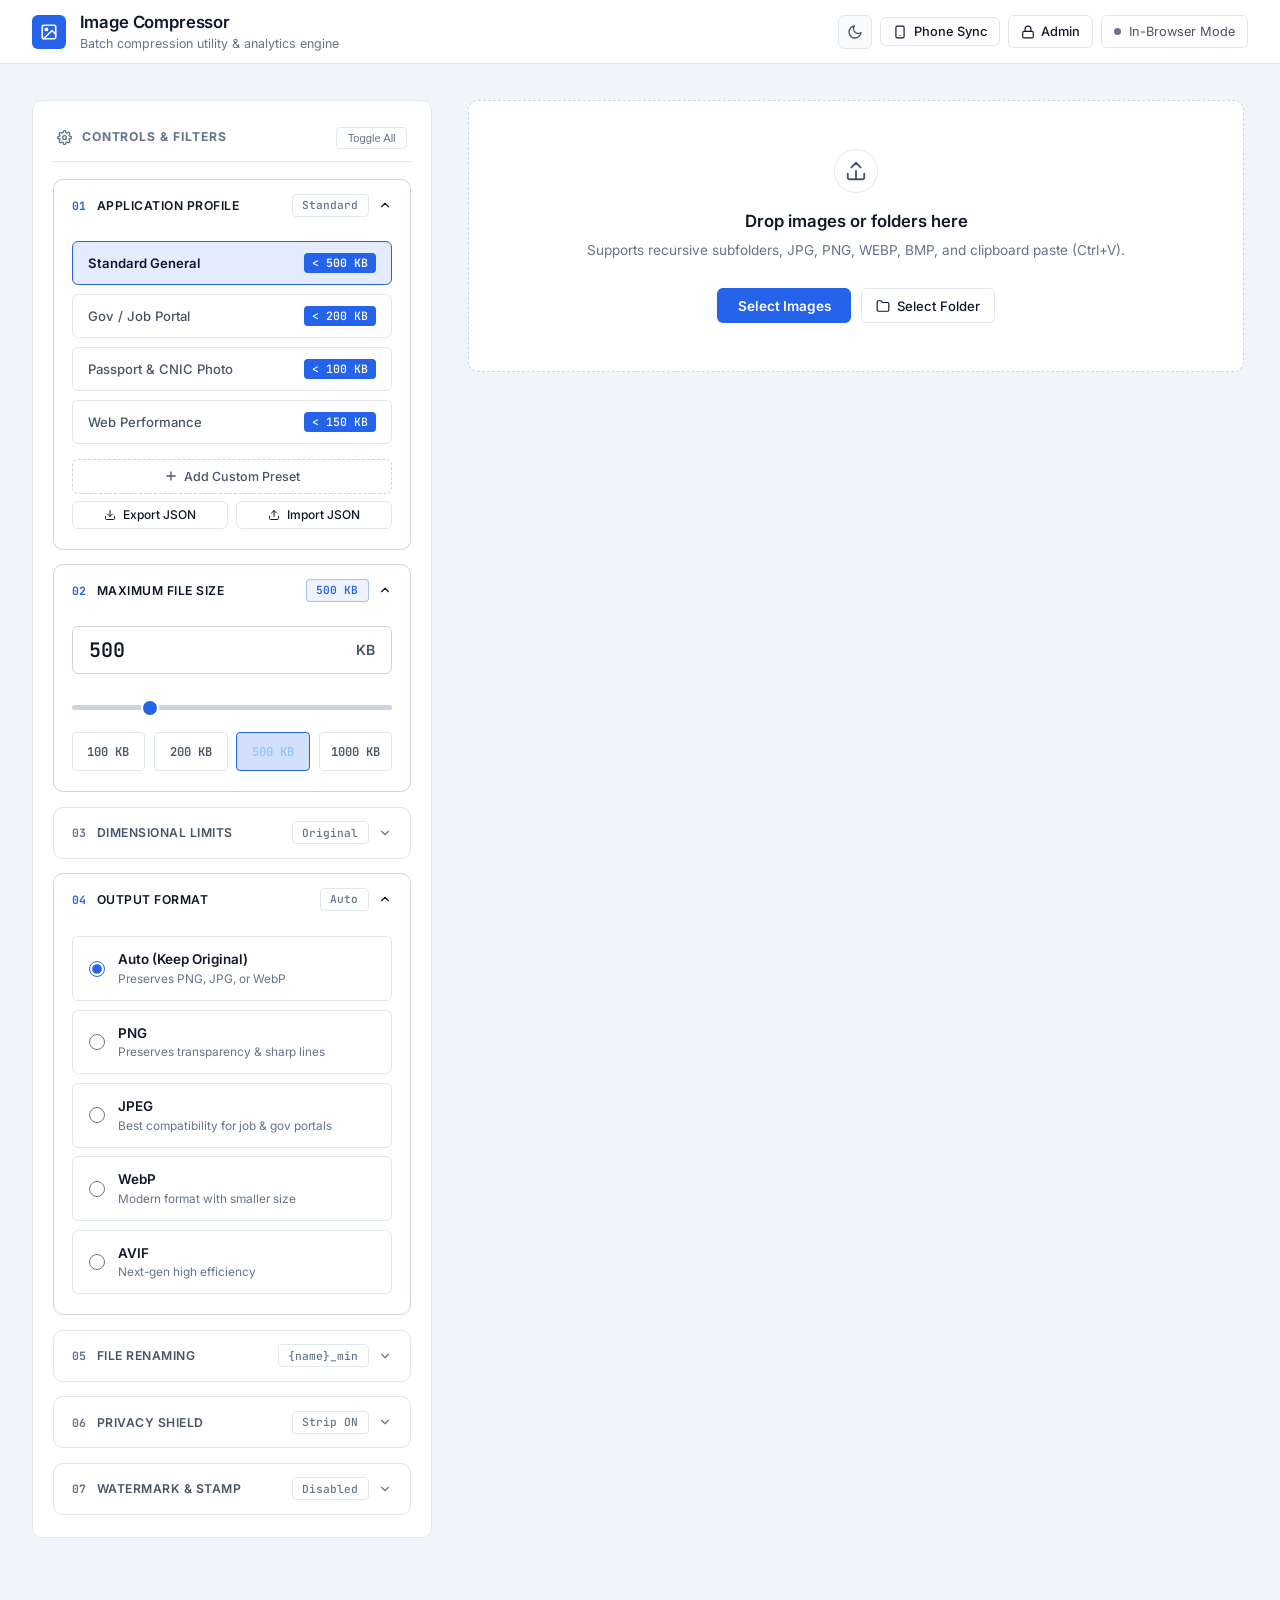
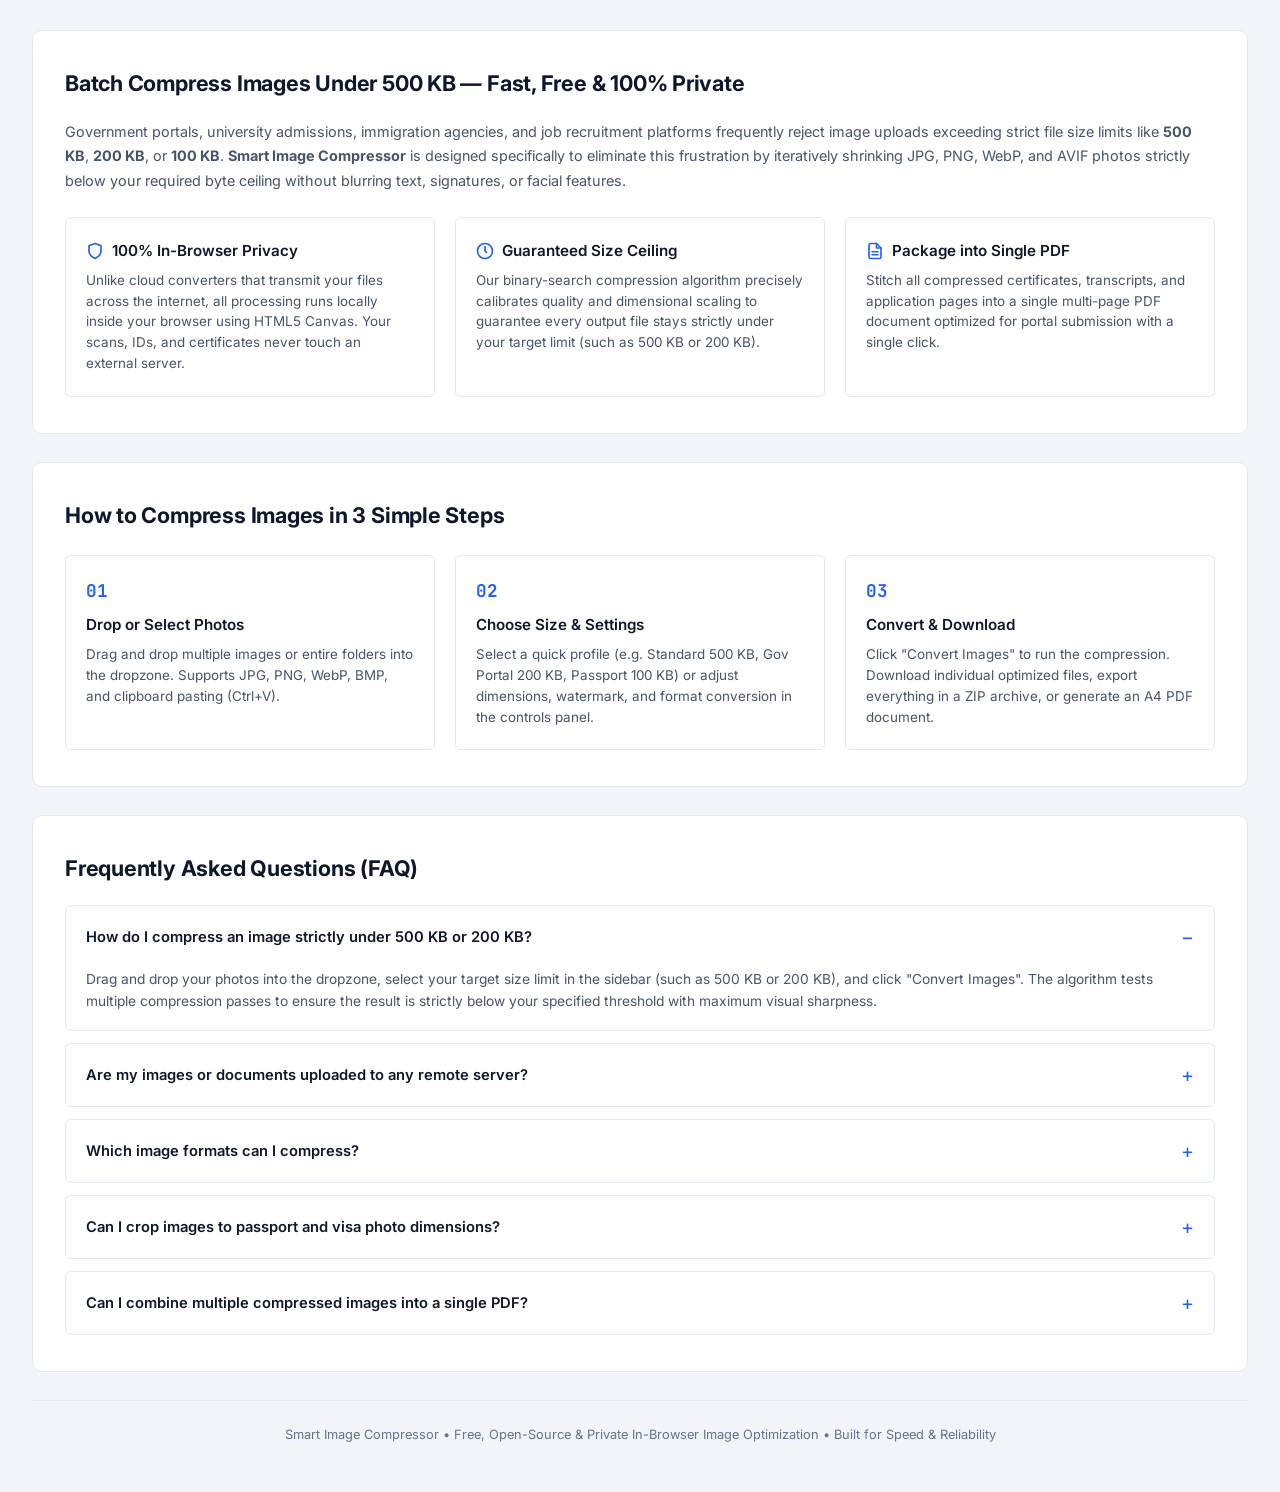
==== commit e70cde7a: "feat(seo): add Hostinger .htaccess, robots.txt, sitemap.xml, Schema.org JSON-LD, and SEO FAQ guide" ====
--- a/index.html
+++ b/index.html
@@ -7,22 +7,132 @@
   <meta name="description" content="Free, open-source batch image compressor with an interactive dashboard, SQLite analytics tracking, and CLI. Compress JPG, PNG, and WebP images strictly under 500 KB or custom size limits with zero visual degradation.">
   <meta name="keywords" content="image compressor, compress image under 500kb, batch image compression, png compressor, webp compressor, reduce image size, photo shrinker, certificate compressor, python image optimizer">
   <meta name="author" content="Rabail Ali Bhatti">
+  <link rel="canonical" href="https://yourdomain.com/">
   <meta property="og:title" content="Smart Image Compressor | Batch Compress JPG, PNG, WebP Under 500KB">
-  <meta property="og:description" content="Offline-first image compression dashboard and CLI with SQLite analytics. Compress pictures, certificates, and scans under size limits effortlessly.">
+  <meta property="og:description" content="Free batch image compressor strictly under 500 KB, 200 KB, or custom limits with zero visual degradation. Fast, offline-first, and 100% private in-browser tool.">
   <meta property="og:type" content="website">
-  <meta name="twitter:card" content="summary">
-  <meta name="twitter:title" content="Smart Image Compressor">
-  <meta name="twitter:description" content="Batch compress JPG, PNG, WebP under 500KB with interactive dashboard and activity log.">
+  <meta property="og:image" content="icons/icon-512.png">
+  <meta property="og:image:width" content="512">
+  <meta property="og:image:height" content="512">
+  <meta name="twitter:card" content="summary_large_image">
+  <meta name="twitter:title" content="Smart Image Compressor | Batch Compress Under 500KB">
+  <meta name="twitter:description" content="Compress JPG, PNG, WebP strictly under 500 KB or 200 KB with instant download, crop, and PDF export.">
+  <meta name="twitter:image" content="icons/icon-512.png">
   <link rel="preconnect" href="https://fonts.googleapis.com">
   <link rel="preconnect" href="https://fonts.gstatic.com" crossorigin>
   <link href="https://fonts.googleapis.com/css2?family=Inter:wght@400;500;600;700&family=JetBrains+Mono:wght@400;500;600&display=swap" rel="stylesheet">
   <link rel="stylesheet" href="styles.css">
   <link rel="manifest" href="manifest.json">
   <link rel="icon" type="image/svg+xml" href="icons/icon.svg">
+  <link rel="apple-touch-icon" sizes="180x180" href="icons/apple-touch-icon.png">
   <meta name="theme-color" content="#2563eb">
   <meta name="apple-mobile-web-app-capable" content="yes">
   <meta name="apple-mobile-web-app-status-bar-style" content="black-translucent">
   <meta name="apple-mobile-web-app-title" content="Compressor">
+
+  <!-- Schema.org WebApplication & FAQPage Structured Data -->
+  <script type="application/ld+json">
+  {
+    "@context": "https://schema.org",
+    "@graph": [
+      {
+        "@type": "WebApplication",
+        "@id": "https://yourdomain.com/#app",
+        "name": "Smart Image Compressor",
+        "url": "https://yourdomain.com/",
+        "description": "Free, privacy-first batch image compressor. Compress JPG, PNG, WebP, and AVIF images strictly under 500 KB, 200 KB, or 100 KB for portal submissions with zero quality loss.",
+        "applicationCategory": "MultimediaApplication",
+        "operatingSystem": "All",
+        "browserRequirements": "Requires modern web browser with HTML5 Canvas support",
+        "offers": {
+          "@type": "Offer",
+          "price": "0",
+          "priceCurrency": "USD"
+        },
+        "featureList": [
+          "Strict under 500 KB size ceiling",
+          "Batch compression with drag-and-drop",
+          "Client-side 100% offline privacy",
+          "Interactive Crop and Rotate with Visa aspect ratios",
+          "SSIM and PSNR visual quality scoring",
+          "Multi-page PDF compilation",
+          "EXIF and GPS privacy stripping",
+          "Custom watermark stamps"
+        ]
+      },
+      {
+        "@type": "FAQPage",
+        "@id": "https://yourdomain.com/#faq",
+        "mainEntity": [
+          {
+            "@type": "Question",
+            "name": "How do I compress an image strictly under 500 KB or 200 KB?",
+            "acceptedAnswer": {
+              "@type": "Answer",
+              "text": "Simply drag and drop your photos into the dropzone or click 'Select Images'. Choose your target file size in the sidebar (such as 500 KB or 200 KB) and click 'Convert Images'. The tool uses binary search optimization to hit your exact size limit without visible blur."
+            }
+          },
+          {
+            "@type": "Question",
+            "name": "Are my images or documents uploaded to any remote cloud server?",
+            "acceptedAnswer": {
+              "@type": "Answer",
+              "text": "No. All compression, cropping, and PDF compilation runs 100% locally inside your web browser using HTML5 Canvas and JavaScript. No pictures, identity certificates, or personal files ever leave your device."
+            }
+          },
+          {
+            "@type": "Question",
+            "name": "Which image formats can I compress?",
+            "acceptedAnswer": {
+              "@type": "Answer",
+              "text": "Smart Image Compressor supports JPEG, JPG, PNG (with full transparency retention), WebP, AVIF, BMP, TIFF, and JFIF formats."
+            }
+          },
+          {
+            "@type": "Question",
+            "name": "Can I crop images to passport and visa photo dimensions?",
+            "acceptedAnswer": {
+              "@type": "Answer",
+              "text": "Yes. Click the Crop icon next to any queued image to open the interactive canvas cropper. You can select standard 1:1 (US Visa) or 35x45 mm (International Passport / Schengen) aspect ratios, rotate, and apply custom bounds."
+            }
+          },
+          {
+            "@type": "Question",
+            "name": "Can I combine multiple compressed images into a single PDF?",
+            "acceptedAnswer": {
+              "@type": "Answer",
+              "text": "Yes. After converting your images, click 'Export as PDF'. The app stitches all images in your queue into a single optimized multi-page PDF document under your preferred file size."
+            }
+          }
+        ]
+      },
+      {
+        "@type": "HowTo",
+        "name": "How to Batch Compress Images Online Under 500KB",
+        "step": [
+          {
+            "@type": "HowToStep",
+            "position": 1,
+            "name": "Upload Images",
+            "text": "Drag and drop your images into the dropzone or click Select Images."
+          },
+          {
+            "@type": "HowToStep",
+            "position": 2,
+            "name": "Set Target File Size",
+            "text": "Select your maximum file size constraint (e.g. 500 KB, 200 KB, or 100 KB) in the Maximum File Size panel."
+          },
+          {
+            "@type": "HowToStep",
+            "position": 3,
+            "name": "Convert and Download",
+            "text": "Click Convert Images to compress your queue, then download your optimized images individually, as a ZIP package, or as a single PDF."
+          }
+        ]
+      }
+    ]
+  }
+  </script>
   <script src="https://cdnjs.cloudflare.com/ajax/libs/jszip/3.10.1/jszip.min.js"></script>
   <script src="https://cdnjs.cloudflare.com/ajax/libs/jspdf/2.5.1/jspdf.umd.min.js"></script>
   <script src="qrcode.min.js"></script>
@@ -569,6 +679,120 @@
     </main>
   </div>
 
+  <!-- Semantic SEO Guide & FAQ Section -->
+  <article class="seo-section">
+    <div class="seo-card">
+      <h2>Batch Compress Images Under 500 KB — Fast, Free & 100% Private</h2>
+      <p>
+        Government portals, university admissions, immigration agencies, and job recruitment platforms frequently reject image uploads exceeding strict file size limits like <strong>500 KB</strong>, <strong>200 KB</strong>, or <strong>100 KB</strong>. <strong>Smart Image Compressor</strong> is designed specifically to eliminate this frustration by iteratively shrinking JPG, PNG, WebP, and AVIF photos strictly below your required byte ceiling without blurring text, signatures, or facial features.
+      </p>
+
+      <div class="seo-grid">
+        <div class="seo-feature-box">
+          <h3>
+            <svg width="18" height="18" viewBox="0 0 24 24" fill="none" stroke="currentColor" stroke-width="2.2" stroke-linecap="round" stroke-linejoin="round" style="color: var(--accent-primary);">
+              <path d="M12 22s8-4 8-10V5l-8-3-8 3v7c0 6 8 10 8 10z"></path>
+            </svg>
+            100% In-Browser Privacy
+          </h3>
+          <p>Unlike cloud converters that transmit your files across the internet, all processing runs locally inside your browser using HTML5 Canvas. Your scans, IDs, and certificates never touch an external server.</p>
+        </div>
+
+        <div class="seo-feature-box">
+          <h3>
+            <svg width="18" height="18" viewBox="0 0 24 24" fill="none" stroke="currentColor" stroke-width="2.2" stroke-linecap="round" stroke-linejoin="round" style="color: var(--accent-primary);">
+              <circle cx="12" cy="12" r="10"></circle>
+              <polyline points="12 6 12 12 14 14"></polyline>
+            </svg>
+            Guaranteed Size Ceiling
+          </h3>
+          <p>Our binary-search compression algorithm precisely calibrates quality and dimensional scaling to guarantee every output file stays strictly under your target limit (such as 500 KB or 200 KB).</p>
+        </div>
+
+        <div class="seo-feature-box">
+          <h3>
+            <svg width="18" height="18" viewBox="0 0 24 24" fill="none" stroke="currentColor" stroke-width="2.2" stroke-linecap="round" stroke-linejoin="round" style="color: var(--accent-primary);">
+              <path d="M14 2H6a2 2 0 0 0-2 2v16a2 2 0 0 0 2 2h12a2 2 0 0 0 2-2V8z"></path>
+              <polyline points="14 2 14 8 20 8"></polyline>
+              <line x1="16" y1="13" x2="8" y2="13"></line>
+              <line x1="16" y1="17" x2="8" y2="17"></line>
+            </svg>
+            Package into Single PDF
+          </h3>
+          <p>Stitch all compressed certificates, transcripts, and application pages into a single multi-page PDF document optimized for portal submission with a single click.</p>
+        </div>
+      </div>
+    </div>
+
+    <!-- How-To Guide -->
+    <div class="seo-card">
+      <h2>How to Compress Images in 3 Simple Steps</h2>
+      <div class="seo-grid">
+        <div class="seo-feature-box">
+          <span style="font-family: var(--font-mono); font-weight: 700; color: var(--accent-primary); font-size: 1.1rem;">01</span>
+          <h3 style="margin-top: 0.2rem;">Drop or Select Photos</h3>
+          <p>Drag and drop multiple images or entire folders into the dropzone. Supports JPG, PNG, WebP, BMP, and clipboard pasting (Ctrl+V).</p>
+        </div>
+        <div class="seo-feature-box">
+          <span style="font-family: var(--font-mono); font-weight: 700; color: var(--accent-primary); font-size: 1.1rem;">02</span>
+          <h3 style="margin-top: 0.2rem;">Choose Size & Settings</h3>
+          <p>Select a quick profile (e.g. Standard 500 KB, Gov Portal 200 KB, Passport 100 KB) or adjust dimensions, watermark, and format conversion in the controls panel.</p>
+        </div>
+        <div class="seo-feature-box">
+          <span style="font-family: var(--font-mono); font-weight: 700; color: var(--accent-primary); font-size: 1.1rem;">03</span>
+          <h3 style="margin-top: 0.2rem;">Convert & Download</h3>
+          <p>Click "Convert Images" to run the compression. Download individual optimized files, export everything in a ZIP archive, or generate an A4 PDF document.</p>
+        </div>
+      </div>
+    </div>
+
+    <!-- FAQ Accordions -->
+    <div class="seo-card">
+      <h2>Frequently Asked Questions (FAQ)</h2>
+      <div class="seo-faq-list">
+        <details class="faq-item" open>
+          <summary class="faq-question">How do I compress an image strictly under 500 KB or 200 KB?</summary>
+          <div class="faq-answer">
+            Drag and drop your photos into the dropzone, select your target size limit in the sidebar (such as 500 KB or 200 KB), and click "Convert Images". The algorithm tests multiple compression passes to ensure the result is strictly below your specified threshold with maximum visual sharpness.
+          </div>
+        </details>
+
+        <details class="faq-item">
+          <summary class="faq-question">Are my images or documents uploaded to any remote server?</summary>
+          <div class="faq-answer">
+            No. All compression, image cropping, and PDF compilation occurs 100% locally in your web browser using HTML5 Canvas and Web Workers. Your personal documents, certificates, and ID photos never leave your device.
+          </div>
+        </details>
+
+        <details class="faq-item">
+          <summary class="faq-question">Which image formats can I compress?</summary>
+          <div class="faq-answer">
+            Smart Image Compressor supports JPG, JPEG, PNG (with full alpha transparency retention), WebP, AVIF, BMP, TIFF, and JFIF files. You can convert between formats or keep native file extensions automatically.
+          </div>
+        </details>
+
+        <details class="faq-item">
+          <summary class="faq-question">Can I crop images to passport and visa photo dimensions?</summary>
+          <div class="faq-answer">
+            Yes. Click the Crop icon next to any queued image in your table to open the interactive canvas cropper. You can select standard 1:1 (US Visa) or 35×45 mm (International Passport / Schengen) ratios, rotate 90°, or apply custom crop boundaries.
+          </div>
+        </details>
+
+        <details class="faq-item">
+          <summary class="faq-question">Can I combine multiple compressed images into a single PDF?</summary>
+          <div class="faq-answer">
+            Yes. After converting your images, click "Export as PDF". The app packages all images in your queue into a single optimized multi-page PDF document under your chosen file size limit.
+          </div>
+        </details>
+      </div>
+    </div>
+
+    <!-- Footer -->
+    <footer class="seo-footer">
+      <p>Smart Image Compressor &bull; Free, Open-Source & Private In-Browser Image Optimization &bull; Built for Speed & Reliability</p>
+    </footer>
+  </article>
+
   <!-- Interactive Curtain Diff Comparison Modal -->
   <div class="modal-backdrop" id="compareModal">
     <div class="modal-card modal-card-curtain">
--- a/styles.css
+++ b/styles.css
@@ -2253,6 +2253,135 @@
 }
 
 /* ==========================================================================
+   SEO Content & FAQ Section Styles
+   ========================================================================== */
+.seo-section {
+  max-width: 1480px;
+  margin: 3.5rem auto 2rem;
+  padding: 0 2rem;
+  display: flex;
+  flex-direction: column;
+  gap: 1.75rem;
+}
+
+.seo-card {
+  background-color: var(--bg-surface);
+  border: 1px solid var(--border-dim);
+  border-radius: var(--radius-md);
+  padding: 2.25rem 2rem;
+  display: flex;
+  flex-direction: column;
+  gap: 1.25rem;
+}
+
+.seo-card h2 {
+  font-size: 1.35rem;
+  font-weight: 700;
+  color: var(--text-main);
+  letter-spacing: -0.01em;
+}
+
+.seo-card p, .seo-card li {
+  font-size: 0.9rem;
+  color: var(--text-muted);
+  line-height: 1.7;
+}
+
+.seo-grid {
+  display: grid;
+  grid-template-columns: repeat(3, 1fr);
+  gap: 1.25rem;
+  margin-top: 0.25rem;
+}
+
+.seo-feature-box {
+  background-color: var(--bg-input);
+  border: 1px solid var(--border-dim);
+  border-radius: var(--radius-sm);
+  padding: 1.35rem 1.25rem;
+  display: flex;
+  flex-direction: column;
+  gap: 0.45rem;
+}
+
+.seo-feature-box h3 {
+  font-size: 0.95rem;
+  font-weight: 600;
+  color: var(--text-main);
+  display: flex;
+  align-items: center;
+  gap: 0.5rem;
+}
+
+.seo-feature-box p {
+  font-size: 0.84rem;
+  color: var(--text-muted);
+  line-height: 1.55;
+}
+
+/* FAQ Accordions */
+.seo-faq-list {
+  display: flex;
+  flex-direction: column;
+  gap: 0.75rem;
+}
+
+.faq-item {
+  border: 1px solid var(--border-dim);
+  border-radius: var(--radius-sm);
+  background-color: var(--bg-input);
+  overflow: hidden;
+  transition: border-color 0.15s ease;
+}
+
+.faq-item:hover {
+  border-color: var(--border-base);
+}
+
+.faq-question {
+  padding: 1rem 1.25rem;
+  font-size: 0.92rem;
+  font-weight: 600;
+  color: var(--text-main);
+  cursor: pointer;
+  user-select: none;
+  list-style: none;
+  display: flex;
+  justify-content: space-between;
+  align-items: center;
+}
+
+.faq-question::-webkit-details-marker {
+  display: none;
+}
+
+.faq-question::after {
+  content: '+';
+  font-size: 1.25rem;
+  color: var(--accent-primary);
+  font-weight: 400;
+}
+
+.faq-item[open] .faq-question::after {
+  content: '−';
+}
+
+.faq-answer {
+  padding: 0 1.25rem 1.15rem;
+  font-size: 0.86rem;
+  color: var(--text-muted);
+  line-height: 1.6;
+}
+
+.seo-footer {
+  text-align: center;
+  padding: 1.5rem 0 1rem;
+  font-size: 0.8rem;
+  color: var(--text-faint);
+  border-top: 1px solid var(--border-dim);
+}
+
+/* ==========================================================================
    Comprehensive Mobile & Tablet Responsive Design System
    ========================================================================== */
 
@@ -2567,6 +2696,31 @@
   .path-grid {
     grid-template-columns: 1fr;
     gap: 0.6rem;
+  }
+
+  /* SEO Section Mobile */
+  .seo-section {
+    padding: 0 0.75rem;
+    margin: 2rem auto 1.5rem;
+  }
+
+  .seo-card {
+    padding: 1.5rem 1.15rem;
+  }
+
+  .seo-grid {
+    grid-template-columns: 1fr;
+    gap: 0.85rem;
+  }
+
+  .faq-question {
+    padding: 0.85rem 1rem;
+    font-size: 0.88rem;
+  }
+
+  .faq-answer {
+    padding: 0 1rem 1rem;
+    font-size: 0.84rem;
   }
 }
 
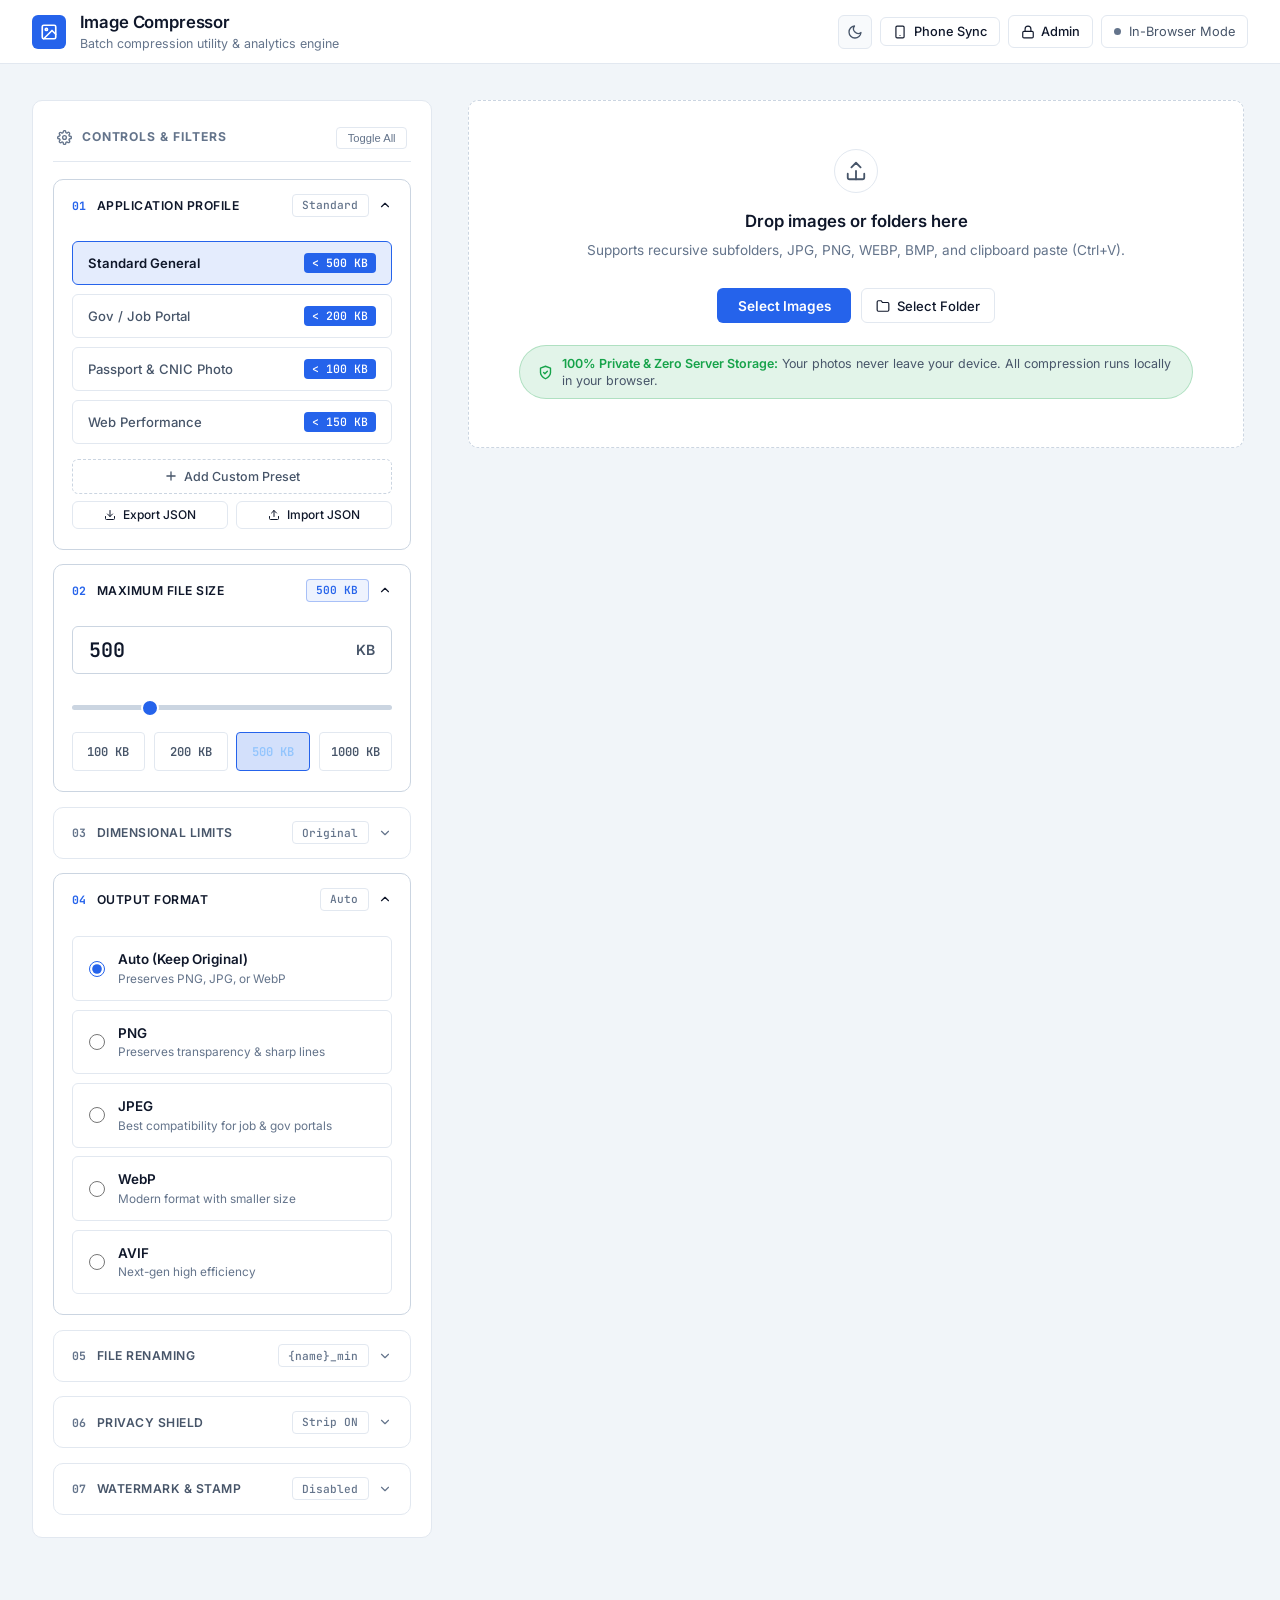
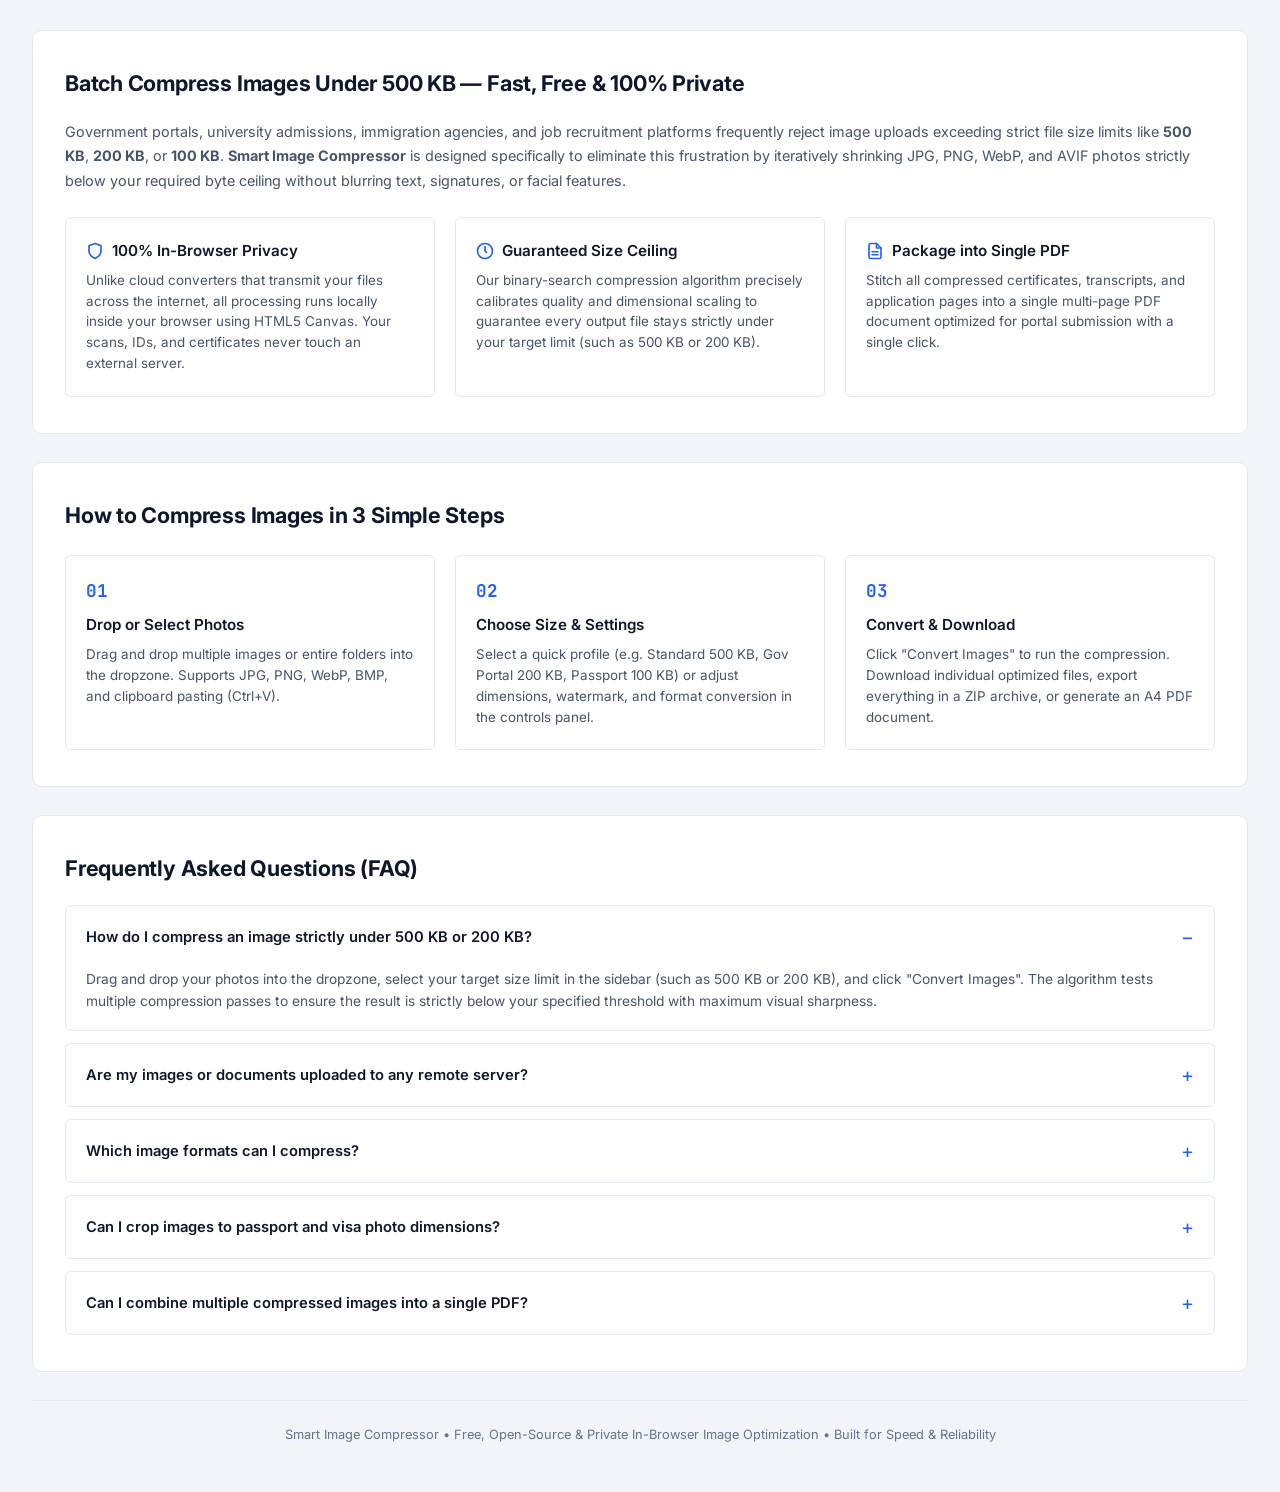
==== commit 1a979411: "feat: add zero data storage privacy disclaimer and animated upload skeleton shimmer structure" ====
--- a/index.html
+++ b/index.html
@@ -557,6 +557,17 @@
               Select Folder
             </button>
           </div>
+
+          <!-- Privacy & Zero Data Storage Disclaimer -->
+          <div class="privacy-disclaimer-pill" id="privacyDisclaimer">
+            <svg class="privacy-shield-icon" width="15" height="15" viewBox="0 0 24 24" fill="none" stroke="currentColor" stroke-width="2.2" stroke-linecap="round" stroke-linejoin="round">
+              <path d="M12 22s8-4 8-10V5l-8-3-8 3v7c0 6 8 10 8 10z"></path>
+              <polyline points="9 12 11 14 15 10"></polyline>
+            </svg>
+            <span class="privacy-text">
+              <strong>100% Private &amp; Zero Server Storage:</strong> Your photos never leave your device. All compression runs locally in your browser.
+            </span>
+          </div>
         </div>
       </section>
 
@@ -591,6 +602,25 @@
       <!-- Results Table & Summary -->
       <section class="results-container" id="resultsSection" style="display: none;">
         
+        <!-- Uploading & Parsing Loading Banner with Skeleton Feedback -->
+        <div class="upload-loader-banner" id="uploadLoaderBanner" style="display: none;">
+          <div class="upload-loader-header">
+            <div class="upload-loader-left">
+              <div class="upload-loader-spinner" id="uploadSpinner"></div>
+              <div class="upload-loader-text">
+                <strong id="uploadLoaderTitle">Reading &amp; Loading Images...</strong>
+                <span id="uploadLoaderSubtitle">Parsing files, generating previews, and inspecting metadata</span>
+              </div>
+            </div>
+            <div class="upload-loader-count">
+              <span id="uploadLoaderProgressText">0 / 0</span>
+            </div>
+          </div>
+          <div class="upload-progress-track">
+            <div class="upload-progress-bar" id="uploadProgressBar" style="width: 0%;"></div>
+          </div>
+        </div>
+
         <!-- Two-Stage Conversion Action Banner -->
         <div class="convert-banner" id="convertBanner">
           <div class="convert-banner-left">
--- a/styles.css
+++ b/styles.css
@@ -622,6 +622,43 @@
   margin-bottom: 1.25rem;
 }
 
+/* Privacy & Zero Data Storage Disclaimer Badge */
+.privacy-disclaimer-pill {
+  display: inline-flex;
+  align-items: center;
+  gap: 0.55rem;
+  margin-top: 1.35rem;
+  padding: 0.55rem 1.15rem;
+  background-color: var(--success-bg);
+  border: 1px solid var(--success-border);
+  border-radius: 9999px;
+  max-width: 95%;
+  transition: all 0.2s ease;
+  user-select: none;
+}
+
+.privacy-disclaimer-pill:hover {
+  border-color: var(--success-text);
+  background-color: rgba(34, 197, 94, 0.16);
+}
+
+.privacy-shield-icon {
+  color: var(--success-text);
+  flex-shrink: 0;
+}
+
+.privacy-text {
+  font-size: 0.78rem;
+  color: var(--text-muted);
+  line-height: 1.4;
+  text-align: left;
+}
+
+.privacy-text strong {
+  color: var(--success-text);
+  font-weight: 600;
+}
+
 .btn-primary {
   background-color: var(--accent-primary);
   color: #ffffff;
@@ -1766,6 +1803,184 @@
   border-color: var(--accent-primary);
   color: var(--accent-primary);
   font-weight: 600;
+}
+
+/* --- UPLOAD & SKELETON LOADER BANNER --- */
+.upload-loader-banner {
+  background-color: var(--bg-surface-raised);
+  border: 1px solid var(--border-base);
+  border-left: 3px solid var(--accent-primary);
+  border-radius: var(--radius-md);
+  padding: 0.9rem 1.25rem;
+  display: flex;
+  flex-direction: column;
+  gap: 0.75rem;
+  margin-bottom: 1.25rem;
+  transition: opacity 0.3s ease;
+}
+
+.upload-loader-header {
+  display: flex;
+  align-items: center;
+  justify-content: space-between;
+  gap: 1rem;
+  flex-wrap: wrap;
+}
+
+.upload-loader-left {
+  display: flex;
+  align-items: center;
+  gap: 0.85rem;
+}
+
+.upload-loader-spinner {
+  width: 22px;
+  height: 22px;
+  border: 2.5px solid var(--border-base);
+  border-top-color: var(--accent-primary);
+  border-radius: 50%;
+  animation: upload-spin 0.8s linear infinite;
+  flex-shrink: 0;
+}
+
+@keyframes upload-spin {
+  to { transform: rotate(360deg); }
+}
+
+.upload-loader-text {
+  display: flex;
+  flex-direction: column;
+  gap: 0.15rem;
+}
+
+.upload-loader-text strong {
+  font-size: 0.88rem;
+  color: var(--text-main);
+}
+
+.upload-loader-text span {
+  font-size: 0.78rem;
+  color: var(--text-muted);
+}
+
+.upload-loader-count {
+  font-family: var(--font-mono);
+  font-size: 0.82rem;
+  font-weight: 600;
+  color: var(--accent-primary);
+  background-color: rgba(37, 99, 235, 0.12);
+  padding: 0.2rem 0.55rem;
+  border-radius: var(--radius-xs);
+}
+
+.upload-progress-track {
+  width: 100%;
+  height: 4px;
+  background-color: var(--border-dim);
+  border-radius: 2px;
+  overflow: hidden;
+}
+
+.upload-progress-bar {
+  height: 100%;
+  background: linear-gradient(90deg, var(--accent-primary), #38bdf8);
+  border-radius: 2px;
+  transition: width 0.2s ease-out;
+}
+
+/* --- SKELETON SHIMMER LOADING STRUCTURE --- */
+@keyframes skeleton-shimmer {
+  0% {
+    background-position: -200% 0;
+  }
+  100% {
+    background-position: 200% 0;
+  }
+}
+
+.skeleton-shimmer {
+  background: linear-gradient(
+    90deg,
+    var(--bg-input) 20%,
+    var(--bg-hover) 50%,
+    var(--bg-input) 80%
+  );
+  background-size: 200% 100%;
+  animation: skeleton-shimmer 1.5s infinite ease-in-out;
+  border-radius: var(--radius-xs);
+  display: inline-block;
+}
+
+[data-theme="light"] .skeleton-shimmer {
+  background: linear-gradient(
+    90deg,
+    #e2e8f0 20%,
+    #f8fafc 50%,
+    #e2e8f0 80%
+  );
+  background-size: 200% 100%;
+}
+
+.skeleton-row {
+  pointer-events: none;
+  user-select: none;
+}
+
+.skeleton-row td {
+  border-bottom: 1px solid var(--border-dim);
+}
+
+.skeleton-thumb {
+  width: 36px;
+  height: 36px;
+  border-radius: var(--radius-xs);
+  flex-shrink: 0;
+}
+
+.skeleton-line {
+  height: 12px;
+  border-radius: 3px;
+}
+
+.skeleton-line.w-long {
+  width: 140px;
+  max-width: 85%;
+}
+
+.skeleton-line.w-med {
+  width: 85px;
+  max-width: 60%;
+}
+
+.skeleton-line.w-sm {
+  width: 45px;
+}
+
+.skeleton-badge {
+  width: 85px;
+  height: 20px;
+  border-radius: var(--radius-xs);
+}
+
+.skeleton-btn {
+  width: 30px;
+  height: 30px;
+  border-radius: var(--radius-xs);
+}
+
+@keyframes row-fade-in {
+  from {
+    opacity: 0;
+    transform: translateY(4px);
+  }
+  to {
+    opacity: 1;
+    transform: translateY(0);
+  }
+}
+
+.card-loaded {
+  animation: row-fade-in 0.28s ease-out forwards;
 }
 
 /* --- CONVERT ACTION BANNER --- */
@@ -2594,7 +2809,8 @@
     gap: 0.75rem;
   }
 
-  .files-table .table-thumb {
+  .files-table .table-thumb,
+  .files-table .skeleton-thumb {
     width: 44px;
     height: 44px;
     border-radius: var(--radius-sm);
